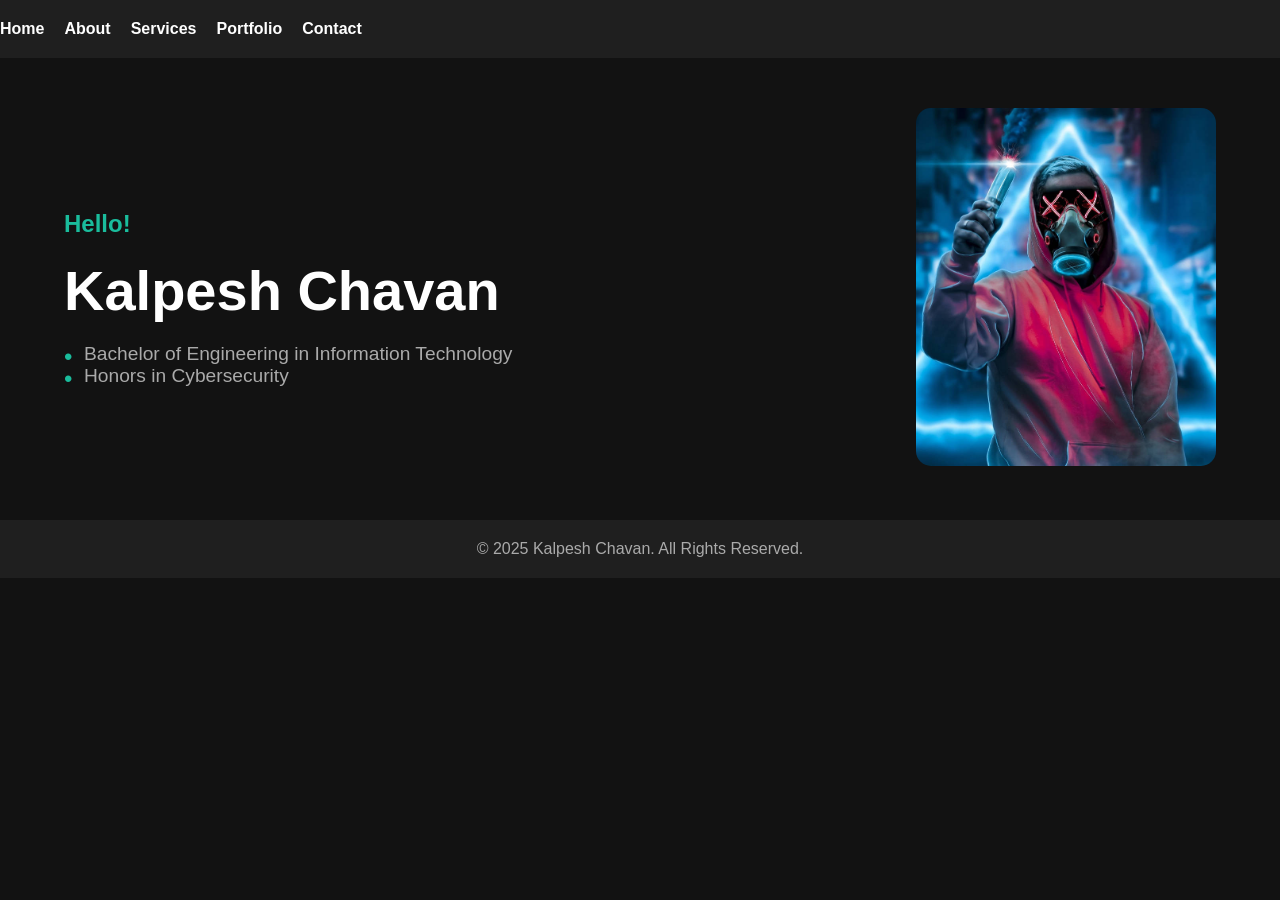
==== index.html @ 5cc95765 "Add files via upload" ====
<!DOCTYPE html>
<html lang="en">
<head>
  <meta charset="UTF-8">
  <meta name="viewport" content="width=device-width, initial-scale=1.0">
  <title>Kalpesh Chavan's Website</title>
  <link rel="stylesheet" href="index.css">
</head>
<body>
  <header>
   <!--<div class="container">
      <div class="logo">
        <h1>Logo</h1>
      </div>--> 
      <nav>
        <ul>
          <li><a href="index.html">Home</a></li>
          <li><a href="about.html">About</a></li>
          <li><a href="skills.html">Services</a></li>
          <li><a href="portfolio.html">Portfolio</a></li>
          <li><a href="contact.html">Contact</a></li>
        </ul>
      </nav>
    </div>
  </header>

  <section id="home">
    <div class="container hero">
      <div class="text">
        <h2>Hello!</h2>
        <h1>Kalpesh Chavan</h1>
        <ul class="degrees">
          <li>Bachelor of Engineering in Information Technology</li>
          <li>Honors in Cybersecurity</li>
        </ul>
      </div>
      <div class="photo">
        <img src="image.png" alt="Kalpesh Chavan">
      </div>
    </div>
  </section>

  <footer>
    <div class="container">
      <p>&copy; 2025 Kalpesh Chavan. All Rights Reserved.</p>
    </div>
  </footer>
</body>
</html>
---- index.css ----
/* index.css */
body {
  font-family: 'Arial', sans-serif;
  background-color: #121212;
  color: #fff;
  margin: 0;
}

.container {
  width: 90%;
  margin: 0 auto;
}

header {
  display: flex;
  justify-content: space-between;
  align-items: center;
  background-color: #1f1f1f;
  padding: 20px 0;
}

header .logo h1 {
  color: #fff;
  font-size: 1.5rem;
  margin: 0;
}

header nav ul {
  list-style: none;
  display: flex;
  padding: 0;
  margin: 0;
}

header nav ul li {
  margin-right: 20px;
}

header nav ul li a {
  color: #fff;
  text-decoration: none;
  font-weight: bold;
}

#home {
  display: flex;
  align-items: center;
  justify-content: space-between;
  padding: 50px 0;
}

.hero {
  display: flex;
  align-items: center;
  justify-content: space-between;
}

.hero .text {
  max-width: 50%;
}

.hero .text h2 {
  font-size: 1.5rem;
  color: #1abc9c;
}

.hero .text h1 {
  font-size: 3.5rem;
  margin: 10px 0;
}

.hero .text .degrees {
  margin: 20px 0 0;
  padding: 0;
  list-style: none;
}

.hero .text .degrees li {
  font-size: 1.2rem;
  color: #aaa;
  padding-left: 20px;
  position: relative;
}

.hero .text .degrees li::before {
  content: '•';
  color: #1abc9c;
  font-size: 1.5rem;
  position: absolute;
  left: 0;
  top: 0;
}

.hero .photo img {
  width: 300px;
  height: auto;
  border-radius: 15px;
}

footer {
  background-color: #1f1f1f;
  padding: 20px 0;
  text-align: center;
}

footer p {
  margin: 0;
  color: #aaa;
}

/* Responsive Design */
@media (max-width: 768px) {
  .hero {
    flex-direction: column;
    text-align: center;
  }

  .hero .text {
    max-width: 100%;
  }

  .hero .photo img {
    width: 200px;
    margin-top: 20px;
  }

  header nav ul {
    flex-direction: column;
    text-align: center;
  }

  header nav ul li {
    margin: 10px 0;
  }
}
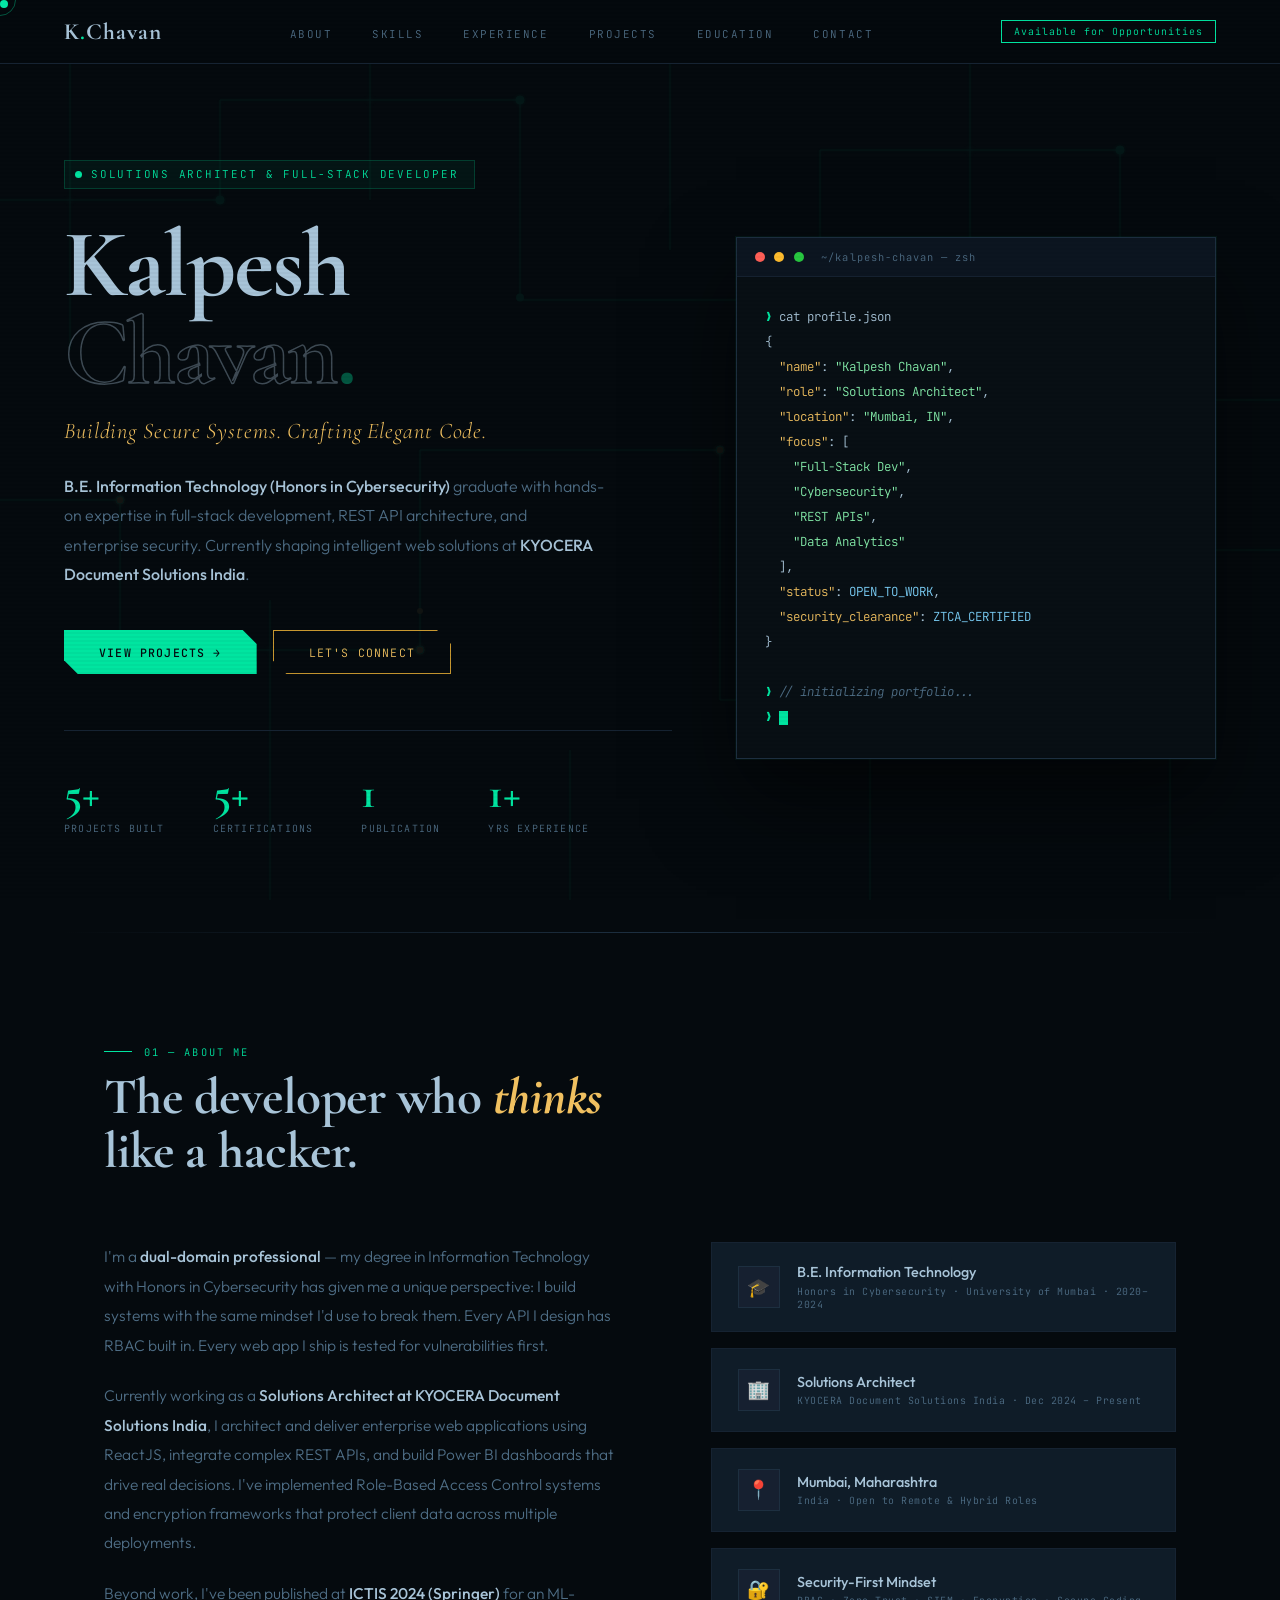
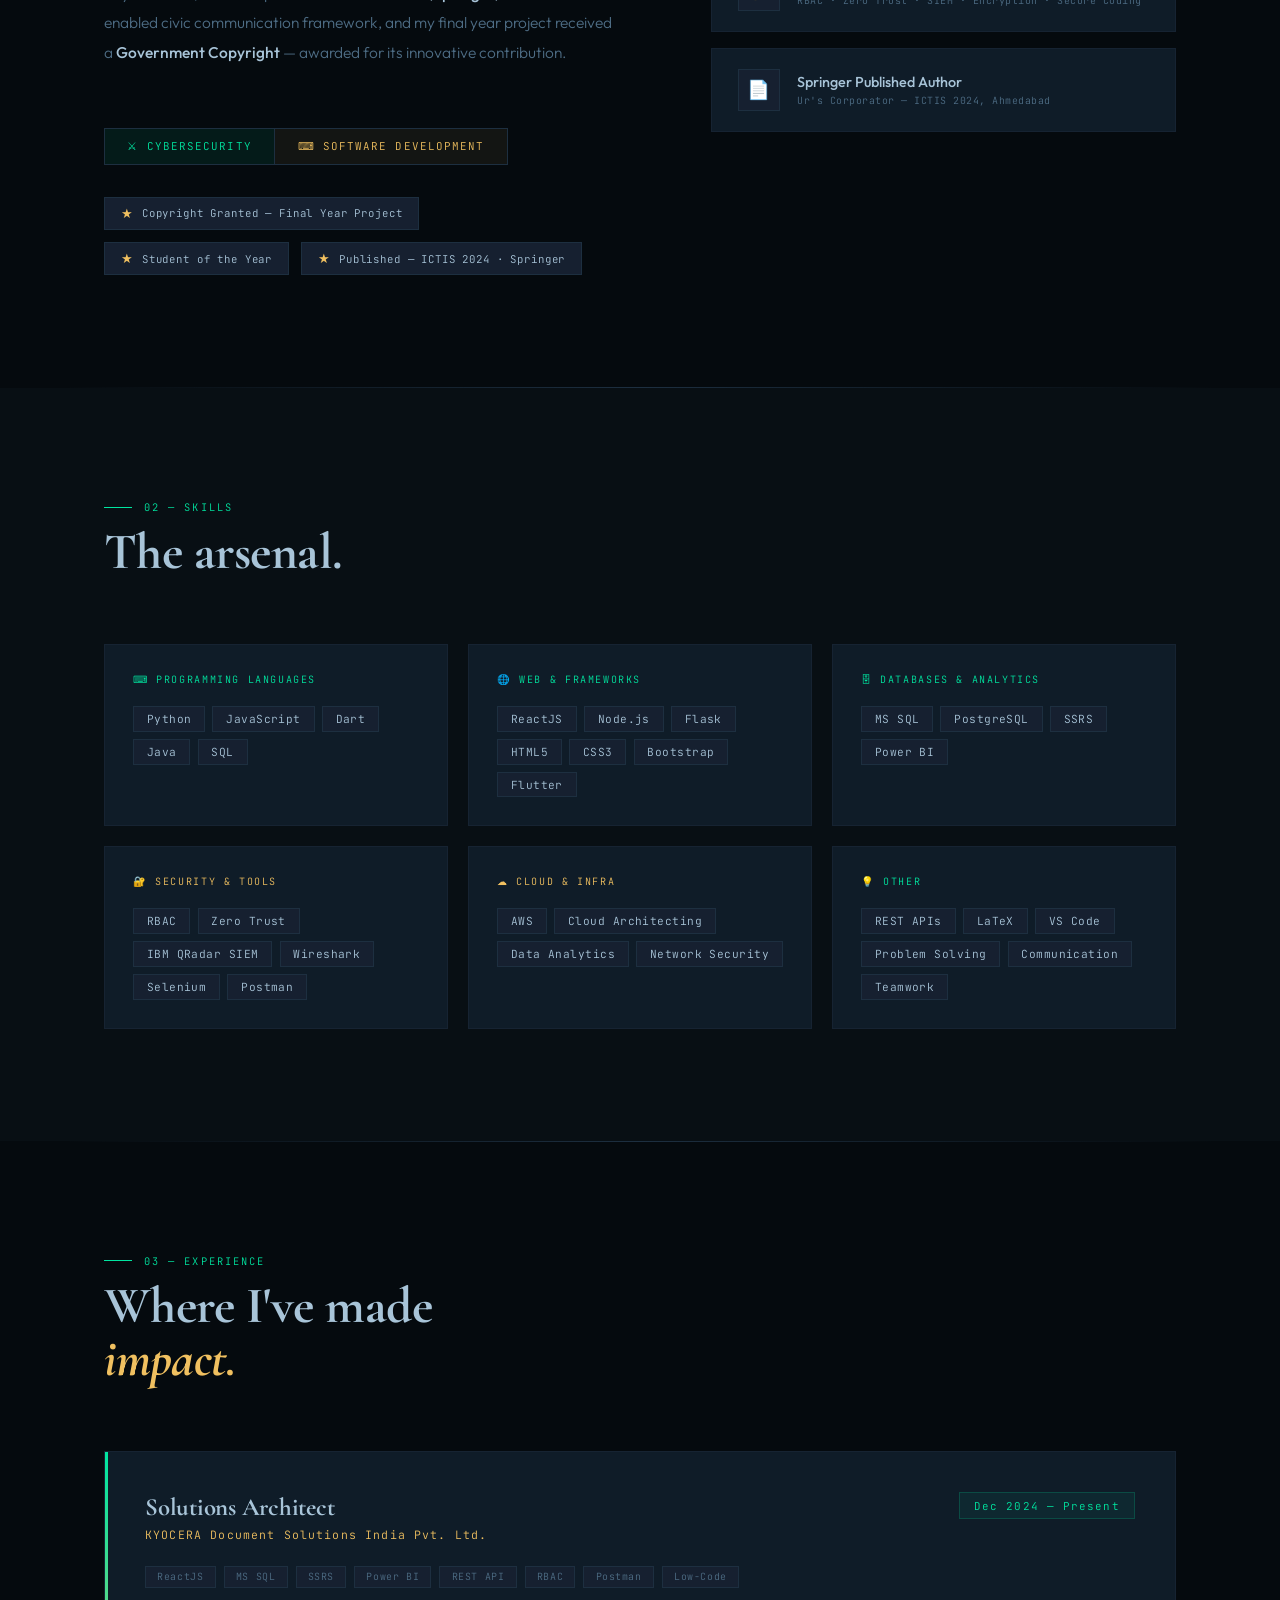
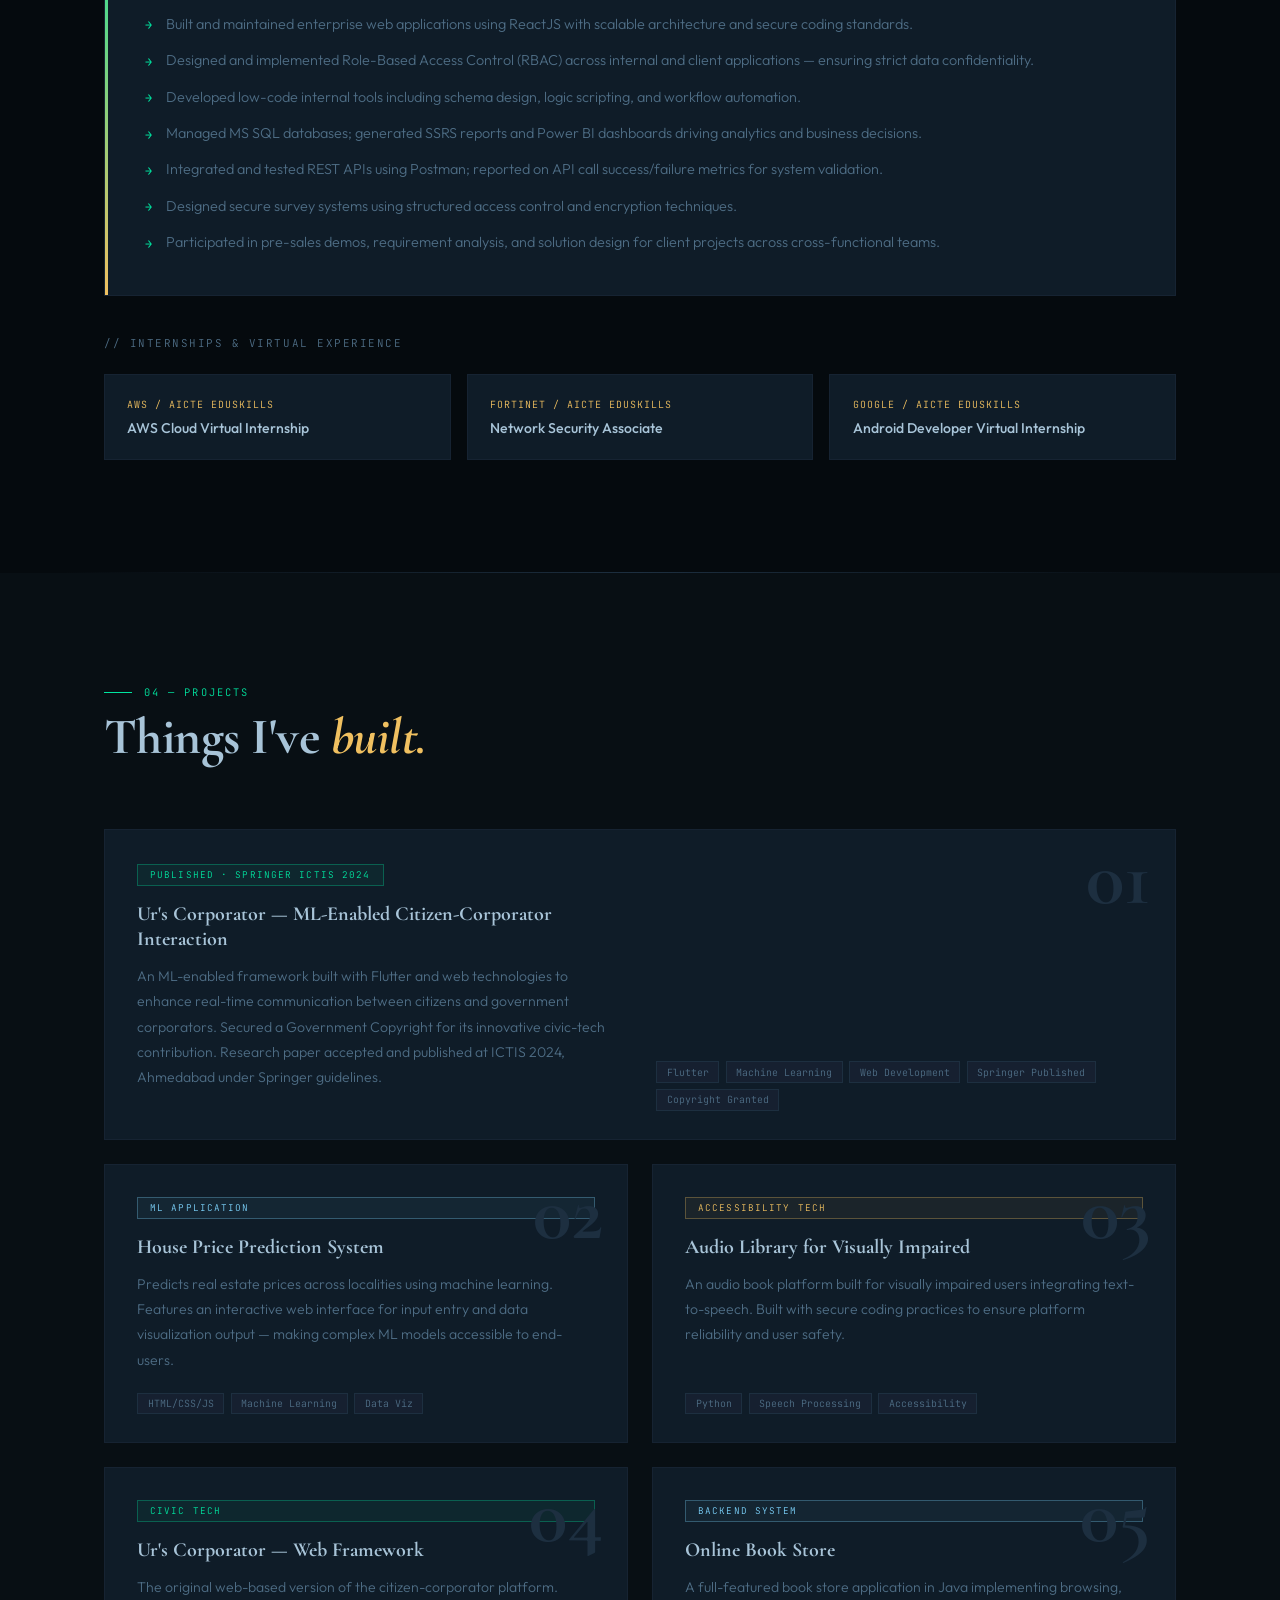
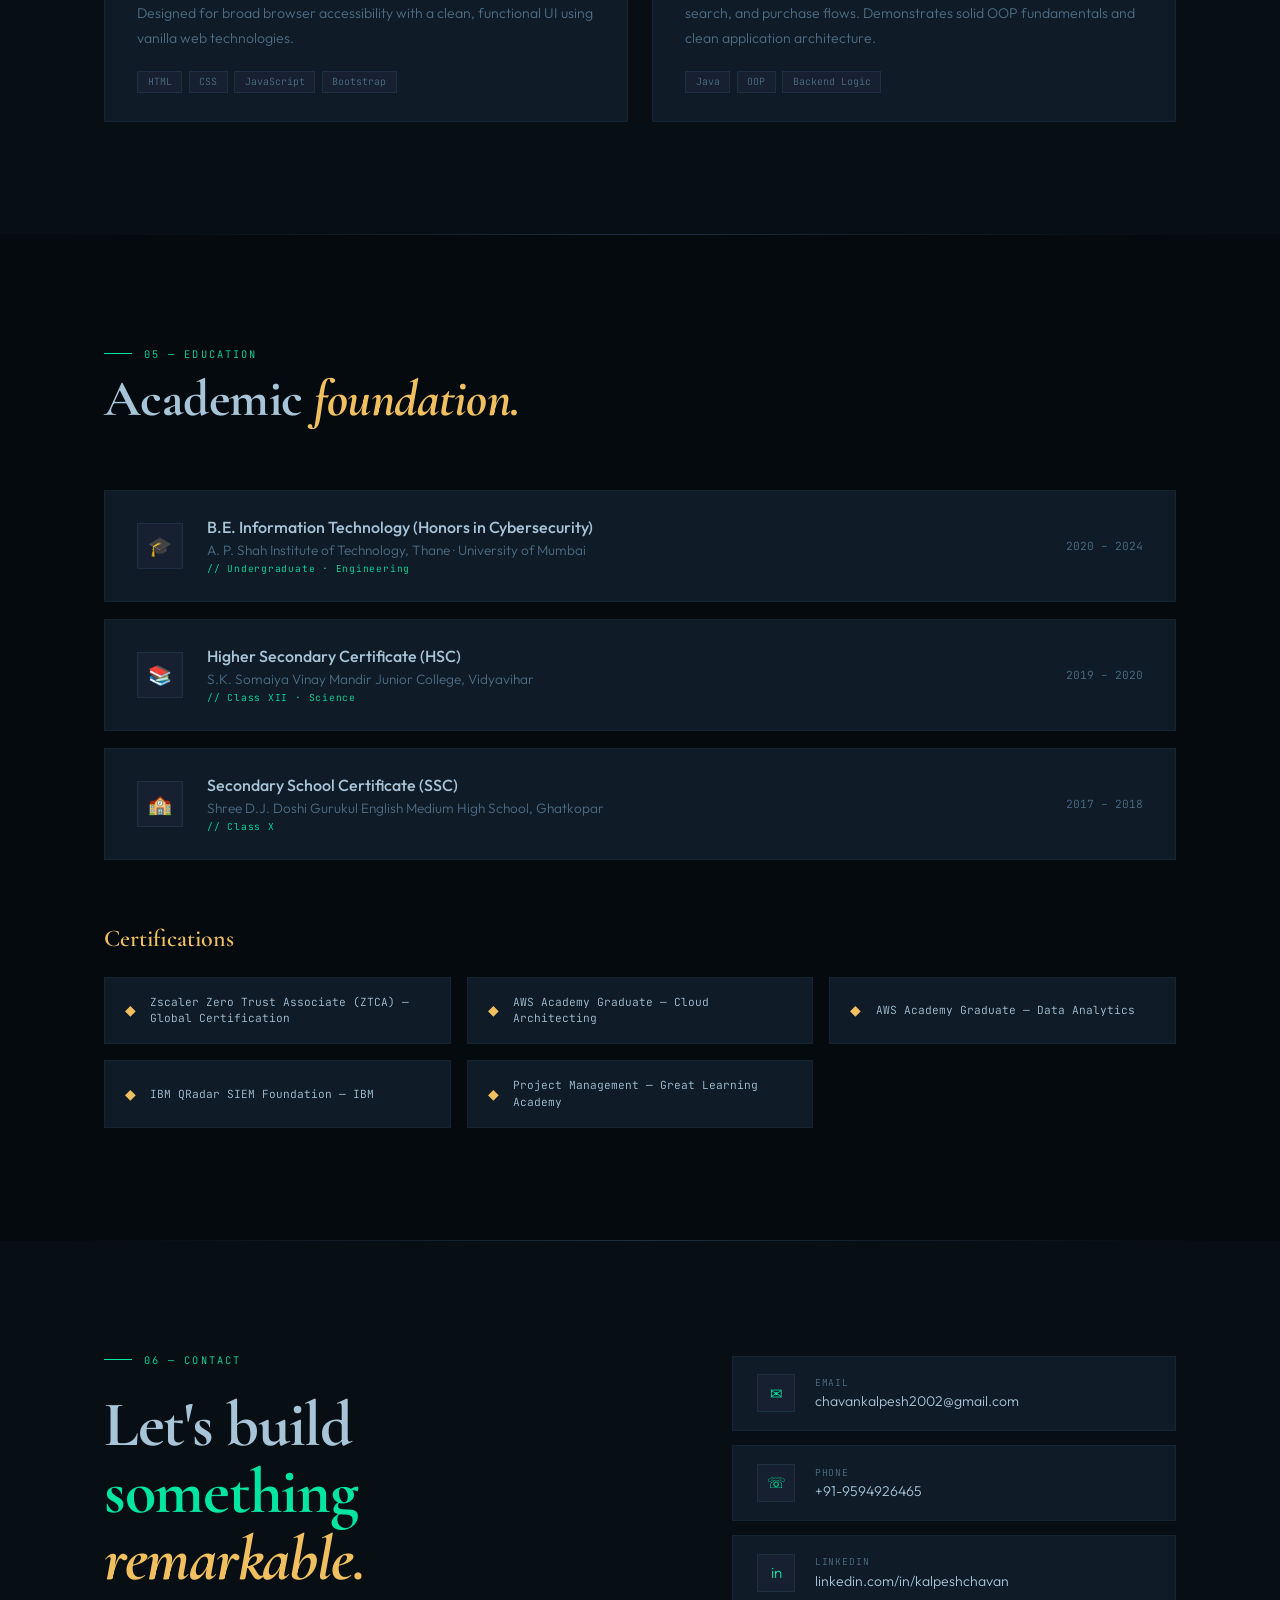
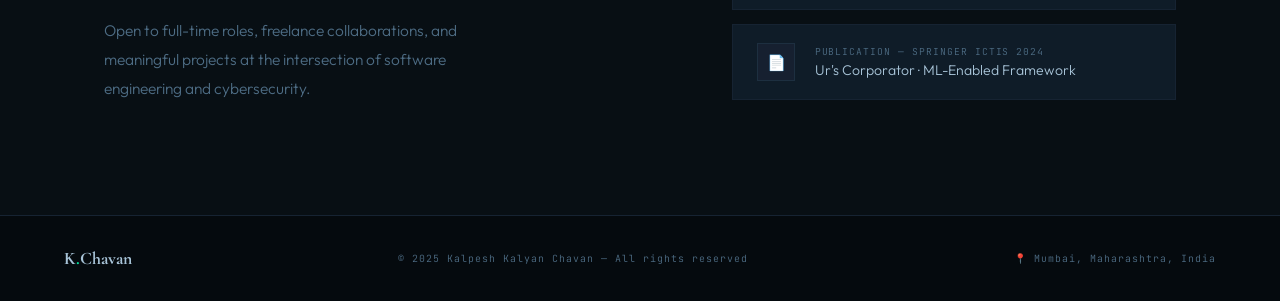
==== commit 9b19e238: "Add files via upload" ====
--- a/index.html
+++ b/index.html
@@ -1,49 +1,1448 @@
 <!DOCTYPE html>
 <html lang="en">
 <head>
-  <meta charset="UTF-8">
-  <meta name="viewport" content="width=device-width, initial-scale=1.0">
-  <title>Kalpesh Chavan's Website</title>
-  <link rel="stylesheet" href="index.css">
+<meta charset="UTF-8"/>
+<meta name="viewport" content="width=device-width, initial-scale=1.0"/>
+<title>Kalpesh Chavan — Solutions Architect & Developer</title>
+<link rel="preconnect" href="https://fonts.googleapis.com"/>
+<link rel="preconnect" href="https://fonts.gstatic.com" crossorigin/>
+<link href="https://fonts.googleapis.com/css2?family=Cormorant+Garamond:ital,wght@0,400;0,500;0,600;0,700;1,400;1,600&family=Outfit:wght@300;400;500;600&family=JetBrains+Mono:ital,wght@0,300;0,400;0,500;1,300&display=swap" rel="stylesheet"/>
+<style>
+/* ============================================================
+   ROOT & BASE
+============================================================ */
+:root {
+  --ink:       #050a0e;
+  --ink2:      #080f14;
+  --ink3:      #0c1520;
+  --panel:     #0f1c28;
+  --rim:       #162332;
+  --rim2:      #1d2f40;
+
+  --emerald:   #00e5a0;   /* primary accent — terminal green */
+  --emerald-d: #00b57e;
+  --emerald-g: rgba(0,229,160,0.07);
+
+  --gold:      #f0c060;   /* secondary accent — architect gold */
+  --gold-d:    #c89830;
+  --gold-g:    rgba(240,192,96,0.06);
+
+  --ice:       #a8c4d8;   /* body text */
+  --steel:     #4e6d85;   /* muted text */
+  --ghost:     #162030;   /* faint fill */
+
+  --font-display: 'Cormorant Garamond', Georgia, serif;
+  --font-body:    'Outfit', sans-serif;
+  --font-mono:    'JetBrains Mono', monospace;
+}
+
+*, *::before, *::after { box-sizing: border-box; margin:0; padding:0; }
+html { scroll-behavior: smooth; font-size: 16px; }
+
+body {
+  background: var(--ink);
+  color: var(--ice);
+  font-family: var(--font-body);
+  font-weight: 300;
+  overflow-x: hidden;
+  cursor: none;
+}
+
+/* ============================================================
+   CURSOR
+============================================================ */
+.cur-dot {
+  width:8px; height:8px; border-radius:50%;
+  background: var(--emerald);
+  position:fixed; top:0; left:0; z-index:9999;
+  pointer-events:none;
+  mix-blend-mode:screen;
+  transition:transform .08s ease;
+}
+.cur-ring {
+  width:32px; height:32px; border-radius:50%;
+  border:1px solid rgba(0,229,160,.35);
+  position:fixed; top:0; left:0; z-index:9998;
+  pointer-events:none;
+  transition:width .18s,height .18s,border-color .18s;
+}
+body.hovering .cur-ring { width:50px; height:50px; border-color:rgba(0,229,160,.7); }
+
+/* ============================================================
+   SCAN LINE OVERLAY
+============================================================ */
+body::after {
+  content:'';
+  position:fixed; inset:0;
+  background: repeating-linear-gradient(
+    0deg,
+    transparent,
+    transparent 2px,
+    rgba(0,0,0,.08) 2px,
+    rgba(0,0,0,.08) 4px
+  );
+  pointer-events:none;
+  z-index:998;
+  opacity:.4;
+}
+
+/* ============================================================
+   NAV
+============================================================ */
+nav {
+  position:fixed; top:0; left:0; right:0; z-index:500;
+  display:flex; align-items:center; justify-content:space-between;
+  padding:1.1rem 5vw;
+  background:rgba(5,10,14,.88);
+  backdrop-filter:blur(20px);
+  border-bottom:1px solid var(--rim);
+}
+.nav-logo {
+  font-family: var(--font-display);
+  font-size:1.45rem;
+  font-weight:700;
+  letter-spacing:.04em;
+  color:var(--ice);
+}
+.nav-logo span { color:var(--emerald); }
+.nav-links { display:flex; gap:2.5rem; list-style:none; }
+.nav-links a {
+  font-family:var(--font-mono);
+  font-size:.68rem;
+  color:var(--steel);
+  text-decoration:none;
+  letter-spacing:.14em;
+  text-transform:uppercase;
+  transition:color .2s;
+}
+.nav-links a:hover { color:var(--emerald); }
+.nav-badge {
+  font-family:var(--font-mono);
+  font-size:.62rem;
+  color:var(--emerald);
+  border:1px solid var(--emerald);
+  padding:.25rem .75rem;
+  letter-spacing:.1em;
+  animation:blink-border 3s ease infinite;
+}
+@keyframes blink-border {
+  0%,100%{ border-color:var(--emerald); }
+  50%{ border-color:var(--emerald-d); }
+}
+
+/* ============================================================
+   HERO
+============================================================ */
+.hero {
+  min-height:100vh;
+  display:grid;
+  grid-template-columns:1fr 480px;
+  gap:4rem;
+  align-items:center;
+  padding:10rem 5vw 6rem;
+  position:relative;
+  max-width:1400px;
+  margin:0 auto;
+}
+
+/* animated circuit background */
+.hero-bg {
+  position:fixed; inset:0;
+  pointer-events:none;
+  z-index:0;
+  overflow:hidden;
+}
+.circuit-svg {
+  width:100%; height:100%;
+  opacity:.06;
+}
+
+.hero-left { position:relative; z-index:1; }
+
+.hero-status {
+  display:inline-flex; align-items:center; gap:.6rem;
+  font-family:var(--font-mono);
+  font-size:.68rem;
+  letter-spacing:.16em;
+  text-transform:uppercase;
+  color:var(--emerald);
+  margin-bottom:2rem;
+  padding:.4rem 1rem .4rem .6rem;
+  background:rgba(0,229,160,.05);
+  border:1px solid rgba(0,229,160,.2);
+}
+.status-dot {
+  width:7px; height:7px; border-radius:50%;
+  background:var(--emerald);
+  animation:pulse-dot 2s ease infinite;
+}
+@keyframes pulse-dot {
+  0%,100%{ box-shadow:0 0 0 0 rgba(0,229,160,.5); }
+  50%{ box-shadow:0 0 0 6px rgba(0,229,160,0); }
+}
+
+.hero-name {
+  font-family: var(--font-display);
+  font-size:clamp(4rem, 7.5vw, 8rem);
+  font-weight:700;
+  line-height:.92;
+  letter-spacing:-.02em;
+  margin-bottom:1.2rem;
+  opacity:0;
+  animation:riseIn .8s cubic-bezier(.16,1,.3,1) .2s forwards;
+}
+.hero-name .last {
+  display:block;
+  color:transparent;
+  -webkit-text-stroke:1.5px var(--ice);
+  opacity:.35;
+}
+.hero-name .accent-word { color:var(--emerald); -webkit-text-stroke:0; opacity:1; }
+
+.hero-title {
+  font-family:var(--font-display);
+  font-size:clamp(1rem,2vw,1.4rem);
+  font-style:italic;
+  color:var(--gold);
+  letter-spacing:.04em;
+  margin-bottom:1.75rem;
+  opacity:0;
+  animation:riseIn .7s cubic-bezier(.16,1,.3,1) .4s forwards;
+}
+
+.hero-desc {
+  max-width:540px;
+  font-size:1rem;
+  line-height:1.85;
+  color:var(--steel);
+  margin-bottom:2.5rem;
+  opacity:0;
+  animation:riseIn .7s cubic-bezier(.16,1,.3,1) .6s forwards;
+}
+.hero-desc strong { color:var(--ice); font-weight:500; }
+
+.hero-ctas {
+  display:flex; gap:1rem; flex-wrap:wrap;
+  opacity:0;
+  animation:riseIn .7s cubic-bezier(.16,1,.3,1) .8s forwards;
+}
+
+.btn-e {
+  display:inline-flex; align-items:center; gap:.6rem;
+  padding:.85rem 2.2rem;
+  background:var(--emerald);
+  color:var(--ink);
+  font-family:var(--font-mono);
+  font-size:.72rem;
+  font-weight:500;
+  letter-spacing:.1em;
+  text-transform:uppercase;
+  text-decoration:none;
+  border:none;
+  cursor:none;
+  clip-path:polygon(0 0,calc(100% - 14px) 0,100% 14px,100% 100%,14px 100%,0 calc(100% - 14px));
+  transition:transform .2s,box-shadow .2s,background .2s;
+}
+.btn-e:hover {
+  transform:translateY(-3px);
+  background:#00ffb3;
+  box-shadow:0 16px 40px rgba(0,229,160,.35);
+}
+
+.btn-g {
+  display:inline-flex; align-items:center; gap:.6rem;
+  padding:.85rem 2.2rem;
+  background:transparent;
+  color:var(--gold);
+  font-family:var(--font-mono);
+  font-size:.72rem;
+  letter-spacing:.1em;
+  text-transform:uppercase;
+  text-decoration:none;
+  border:1px solid var(--gold-d);
+  cursor:none;
+  clip-path:polygon(0 0,calc(100% - 14px) 0,100% 14px,100% 100%,14px 100%,0 calc(100% - 14px));
+  transition:border-color .2s,color .2s,box-shadow .2s;
+}
+.btn-g:hover {
+  border-color:var(--gold);
+  box-shadow:0 16px 40px rgba(240,192,96,.2);
+}
+
+/* HERO RIGHT — terminal card */
+.hero-right {
+  position:relative; z-index:1;
+  opacity:0;
+  animation:riseIn .9s cubic-bezier(.16,1,.3,1) .5s forwards;
+}
+.terminal {
+  background:var(--ink2);
+  border:1px solid var(--rim2);
+  overflow:hidden;
+  box-shadow:0 40px 80px rgba(0,0,0,.5), 0 0 0 1px rgba(0,229,160,.06);
+}
+.terminal-bar {
+  display:flex; align-items:center; gap:.6rem;
+  padding:.75rem 1.1rem;
+  background:var(--ink3);
+  border-bottom:1px solid var(--rim);
+}
+.t-dot { width:10px; height:10px; border-radius:50%; }
+.t-dot.red{ background:#ff5f57; }
+.t-dot.yellow{ background:#febc2e; }
+.t-dot.green{ background:#28c840; }
+.terminal-title {
+  margin-left:.5rem;
+  font-family:var(--font-mono);
+  font-size:.65rem;
+  color:var(--steel);
+  letter-spacing:.1em;
+}
+.terminal-body {
+  padding:1.75rem;
+  font-family:var(--font-mono);
+  font-size:.78rem;
+  line-height:2;
+}
+.t-line { display:block; }
+.t-prompt { color:var(--emerald); }
+.t-cmd { color:var(--ice); }
+.t-comment { color:var(--steel); font-style:italic; }
+.t-key { color:var(--gold); }
+.t-val { color:#7dd3fc; }
+.t-str { color:#86efac; }
+.t-cursor {
+  display:inline-block;
+  width:9px; height:1.1em;
+  background:var(--emerald);
+  vertical-align:text-bottom;
+  animation:blink .9s step-end infinite;
+}
+@keyframes blink{ 0%,100%{opacity:1} 50%{opacity:0} }
+
+/* HERO STATS */
+.hero-stats-row {
+  display:flex; gap:3rem; margin-top:3.5rem;
+  padding-top:2.5rem;
+  border-top:1px solid var(--rim);
+  opacity:0;
+  animation:riseIn .7s cubic-bezier(.16,1,.3,1) 1s forwards;
+}
+.hs-item {}
+.hs-num {
+  font-family:var(--font-display);
+  font-size:2.8rem;
+  font-weight:700;
+  color:var(--emerald);
+  line-height:1;
+  display:block;
+}
+.hs-label {
+  font-family:var(--font-mono);
+  font-size:.62rem;
+  color:var(--steel);
+  letter-spacing:.12em;
+  text-transform:uppercase;
+  margin-top:.2rem;
+}
+
+@keyframes riseIn {
+  from{ opacity:0; transform:translateY(28px); }
+  to{ opacity:1; transform:translateY(0); }
+}
+
+/* ============================================================
+   SECTION WRAPPER
+============================================================ */
+.section-wrap {
+  max-width:1200px;
+  margin:0 auto;
+  padding:7rem 5vw;
+}
+.section-divider {
+  height:1px;
+  background:linear-gradient(90deg,transparent,var(--rim2),transparent);
+  margin:0 5vw;
+}
+.sh { margin-bottom:4rem; }
+.sh-eyebrow {
+  font-family:var(--font-mono);
+  font-size:.65rem;
+  color:var(--emerald);
+  letter-spacing:.2em;
+  text-transform:uppercase;
+  margin-bottom:.75rem;
+  display:flex; align-items:center; gap:.75rem;
+}
+.sh-eyebrow::before {
+  content:'';
+  width:28px; height:1px;
+  background:var(--emerald);
+}
+.sh-title {
+  font-family:var(--font-display);
+  font-size:clamp(2.2rem,4vw,3.5rem);
+  font-weight:700;
+  line-height:1.05;
+  letter-spacing:-.01em;
+}
+.sh-title em { color:var(--gold); font-style:italic; }
+
+/* reveal */
+.rv {
+  opacity:0;
+  transform:translateY(32px);
+  transition:opacity .75s ease, transform .75s ease;
+}
+.rv.in { opacity:1; transform:translateY(0); }
+.rv.d1{ transition-delay:.1s; }
+.rv.d2{ transition-delay:.2s; }
+.rv.d3{ transition-delay:.3s; }
+.rv.d4{ transition-delay:.4s; }
+.rv.d5{ transition-delay:.5s; }
+
+/* ============================================================
+   ABOUT
+============================================================ */
+.about-grid {
+  display:grid;
+  grid-template-columns:1.1fr 1fr;
+  gap:6rem;
+  align-items:start;
+}
+.about-body p {
+  color:var(--steel);
+  font-size:.97rem;
+  line-height:1.9;
+  margin-bottom:1.3rem;
+}
+.about-body p strong { color:var(--ice); font-weight:500; }
+
+.badges-row { display:flex; flex-wrap:wrap; gap:.75rem; margin-top:2rem; }
+.badge {
+  display:flex; align-items:center; gap:.5rem;
+  font-family:var(--font-mono);
+  font-size:.67rem;
+  letter-spacing:.08em;
+  padding:.45rem 1rem;
+  border:1px solid var(--rim2);
+  color:var(--ice);
+  background:var(--ghost);
+  transition:border-color .2s,color .2s;
+}
+.badge:hover { border-color:var(--gold); color:var(--gold); }
+.badge-star { color:var(--gold); font-size:.8rem; }
+
+.about-right { display:flex; flex-direction:column; gap:1rem; }
+.info-card {
+  background:var(--panel);
+  border:1px solid var(--rim);
+  padding:1.25rem 1.6rem;
+  display:flex; align-items:center; gap:1.1rem;
+  transition:border-color .25s,transform .25s;
+}
+.info-card:hover { border-color:rgba(0,229,160,.4); transform:translateX(6px); }
+.ic-icon {
+  width:42px; height:42px; flex-shrink:0;
+  background:var(--ghost);
+  border:1px solid var(--rim2);
+  display:flex; align-items:center; justify-content:center;
+  font-size:1.15rem;
+}
+.ic-title {
+  font-family:var(--font-body);
+  font-size:.9rem;
+  font-weight:500;
+  color:var(--ice);
+  margin-bottom:.2rem;
+}
+.ic-sub {
+  font-family:var(--font-mono);
+  font-size:.62rem;
+  color:var(--steel);
+  letter-spacing:.05em;
+}
+
+/* dual-identity tag */
+.dual-tag {
+  display:inline-flex;
+  margin-top:2.5rem;
+  overflow:hidden;
+  border:1px solid var(--rim2);
+}
+.dt-half {
+  padding:.65rem 1.4rem;
+  font-family:var(--font-mono);
+  font-size:.68rem;
+  letter-spacing:.1em;
+  text-transform:uppercase;
+}
+.dt-half.cyber {
+  background:rgba(0,229,160,.08);
+  color:var(--emerald);
+  border-right:1px solid var(--rim2);
+}
+.dt-half.dev {
+  background:rgba(240,192,96,.06);
+  color:var(--gold);
+}
+
+/* ============================================================
+   SKILLS
+============================================================ */
+.skills-bg { background:var(--ink2); }
+.skills-grid {
+  display:grid;
+  grid-template-columns:repeat(3,1fr);
+  gap:1.25rem;
+}
+.sk-cat {
+  background:var(--panel);
+  border:1px solid var(--rim);
+  padding:1.75rem;
+  position:relative;
+  overflow:hidden;
+  transition:border-color .25s,transform .25s;
+}
+.sk-cat::before {
+  content:'';
+  position:absolute; top:0; left:0;
+  width:100%; height:2px;
+  background:linear-gradient(90deg, var(--emerald), transparent);
+  transform:scaleX(0);
+  transform-origin:left;
+  transition:transform .35s ease;
+}
+.sk-cat:hover::before { transform:scaleX(1); }
+.sk-cat:hover { border-color:rgba(0,229,160,.25); transform:translateY(-4px); }
+.sk-cat.gold-variant::before { background:linear-gradient(90deg, var(--gold), transparent); }
+.sk-cat.gold-variant:hover { border-color:rgba(240,192,96,.25); }
+
+.sk-label {
+  font-family:var(--font-mono);
+  font-size:.63rem;
+  color:var(--emerald);
+  letter-spacing:.16em;
+  text-transform:uppercase;
+  margin-bottom:1.25rem;
+  display:flex; align-items:center; gap:.5rem;
+}
+.sk-cat.gold-variant .sk-label { color:var(--gold); }
+.sk-pills { display:flex; flex-wrap:wrap; gap:.45rem; }
+.sp {
+  font-family:var(--font-mono);
+  font-size:.7rem;
+  padding:.3rem .8rem;
+  background:var(--ghost);
+  border:1px solid var(--rim2);
+  color:var(--ice);
+  letter-spacing:.04em;
+  transition:background .2s,border-color .2s,color .2s;
+}
+.sp:hover { background:rgba(0,229,160,.08); border-color:var(--emerald); color:var(--emerald); }
+.sk-cat.gold-variant .sp:hover { background:rgba(240,192,96,.07); border-color:var(--gold); color:var(--gold); }
+
+/* ============================================================
+   EXPERIENCE
+============================================================ */
+.exp-container { display:flex; flex-direction:column; gap:2rem; }
+.exp-card {
+  background:var(--panel);
+  border:1px solid var(--rim);
+  padding:2.5rem;
+  position:relative;
+  overflow:hidden;
+  transition:border-color .25s;
+}
+.exp-card::after {
+  content:'';
+  position:absolute; left:0; top:0; bottom:0;
+  width:3px;
+  background:linear-gradient(to bottom, var(--emerald), var(--gold));
+}
+.exp-card:hover { border-color:rgba(0,229,160,.3); }
+
+.exp-header {
+  display:flex; justify-content:space-between; align-items:flex-start;
+  flex-wrap:wrap; gap:1rem;
+  margin-bottom:1.5rem;
+}
+.exp-left {}
+.exp-role {
+  font-family:var(--font-display);
+  font-size:1.55rem;
+  font-weight:700;
+  letter-spacing:-.01em;
+  color:var(--ice);
+  margin-bottom:.3rem;
+}
+.exp-company {
+  font-family:var(--font-mono);
+  font-size:.72rem;
+  color:var(--gold);
+  letter-spacing:.1em;
+}
+.exp-period {
+  font-family:var(--font-mono);
+  font-size:.68rem;
+  color:var(--emerald);
+  letter-spacing:.1em;
+  padding:.35rem .9rem;
+  background:rgba(0,229,160,.06);
+  border:1px solid rgba(0,229,160,.18);
+  white-space:nowrap;
+  height:fit-content;
+}
+
+.exp-tags { display:flex; flex-wrap:wrap; gap:.5rem; margin-bottom:1.5rem; }
+.exp-tag {
+  font-family:var(--font-mono);
+  font-size:.62rem;
+  padding:.22rem .7rem;
+  background:var(--ghost);
+  border:1px solid var(--rim2);
+  color:var(--steel);
+  letter-spacing:.06em;
+}
+
+.exp-points { list-style:none; display:flex; flex-direction:column; gap:.7rem; }
+.exp-points li {
+  display:flex; gap:.9rem;
+  font-size:.9rem;
+  color:var(--steel);
+  line-height:1.75;
+}
+.ep-arrow { color:var(--emerald); flex-shrink:0; font-family:var(--font-mono); font-size:.75rem; margin-top:.22rem; }
+
+.intern-grid {
+  display:grid; grid-template-columns:repeat(3,1fr); gap:1rem;
+  margin-top:1.5rem;
+}
+.intern-card {
+  background:var(--panel);
+  border:1px solid var(--rim);
+  padding:1.4rem;
+  transition:border-color .2s,transform .2s;
+}
+.intern-card:hover { border-color:rgba(240,192,96,.3); transform:translateY(-3px); }
+.intern-org {
+  font-family:var(--font-mono);
+  font-size:.62rem;
+  color:var(--gold);
+  letter-spacing:.1em;
+  text-transform:uppercase;
+  margin-bottom:.5rem;
+}
+.intern-title {
+  font-family:var(--font-body);
+  font-size:.88rem;
+  font-weight:500;
+  color:var(--ice);
+}
+
+/* ============================================================
+   PROJECTS
+============================================================ */
+.projects-bg { background:var(--ink2); }
+.proj-grid {
+  display:grid;
+  grid-template-columns:1fr 1fr;
+  gap:1.5rem;
+}
+.proj-card {
+  background:var(--panel);
+  border:1px solid var(--rim);
+  padding:2rem 2rem 1.75rem;
+  position:relative;
+  overflow:hidden;
+  transition:border-color .3s,transform .3s;
+  display:flex; flex-direction:column;
+}
+.proj-card::before {
+  content:'';
+  position:absolute; inset:0;
+  background:linear-gradient(135deg,rgba(0,229,160,.04) 0%,transparent 60%);
+  opacity:0; transition:opacity .3s;
+}
+.proj-card:hover::before { opacity:1; }
+.proj-card:hover { border-color:rgba(0,229,160,.35); transform:translateY(-5px); }
+.proj-card.featured {
+  grid-column:span 2;
+  display:grid; grid-template-columns:1fr 1fr; gap:2rem;
+}
+
+.proj-num {
+  font-family:var(--font-display);
+  font-size:5rem;
+  font-weight:700;
+  color:var(--rim2);
+  line-height:1;
+  position:absolute; top:.5rem; right:1.5rem;
+  transition:color .3s;
+  user-select:none;
+}
+.proj-card:hover .proj-num { color:rgba(0,229,160,.07); }
+
+.proj-badge {
+  display:inline-block;
+  font-family:var(--font-mono);
+  font-size:.58rem;
+  letter-spacing:.12em;
+  text-transform:uppercase;
+  padding:.25rem .75rem;
+  margin-bottom:1rem;
+  border:1px solid;
+}
+.pb-green { color:var(--emerald); border-color:rgba(0,229,160,.3); background:rgba(0,229,160,.05); }
+.pb-gold { color:var(--gold); border-color:rgba(240,192,96,.3); background:rgba(240,192,96,.05); }
+.pb-blue { color:#7dd3fc; border-color:rgba(125,211,252,.3); background:rgba(125,211,252,.05); }
+
+.proj-title {
+  font-family:var(--font-display);
+  font-size:1.25rem;
+  font-weight:700;
+  color:var(--ice);
+  margin-bottom:.75rem;
+  line-height:1.25;
+}
+.proj-desc {
+  font-size:.88rem;
+  color:var(--steel);
+  line-height:1.8;
+  flex:1;
+  margin-bottom:1.25rem;
+}
+.proj-stack { display:flex; flex-wrap:wrap; gap:.4rem; }
+.pst {
+  font-family:var(--font-mono);
+  font-size:.62rem;
+  padding:.2rem .6rem;
+  background:var(--ghost);
+  border:1px solid var(--rim2);
+  color:var(--steel);
+}
+
+/* ============================================================
+   EDUCATION
+============================================================ */
+.edu-grid { display:flex; flex-direction:column; gap:1.1rem; }
+.edu-item {
+  background:var(--panel);
+  border:1px solid var(--rim);
+  padding:1.6rem 2rem;
+  display:grid;
+  grid-template-columns:auto 1fr auto;
+  gap:1.5rem;
+  align-items:center;
+  transition:border-color .2s;
+}
+.edu-item:hover { border-color:rgba(0,229,160,.25); }
+.edu-icon {
+  width:46px; height:46px;
+  background:var(--ghost);
+  border:1px solid var(--rim2);
+  display:flex; align-items:center; justify-content:center;
+  font-size:1.2rem;
+}
+.edu-deg {
+  font-family:var(--font-body);
+  font-size:1rem;
+  font-weight:500;
+  color:var(--ice);
+  margin-bottom:.25rem;
+}
+.edu-school {
+  font-size:.85rem;
+  color:var(--steel);
+}
+.edu-type {
+  font-family:var(--font-mono);
+  font-size:.6rem;
+  color:var(--emerald);
+  letter-spacing:.08em;
+  margin-top:.2rem;
+}
+.edu-yr {
+  font-family:var(--font-mono);
+  font-size:.7rem;
+  color:var(--steel);
+  white-space:nowrap;
+  text-align:right;
+}
+
+/* certs */
+.certs-section { margin-top:4rem; }
+.certs-title {
+  font-family:var(--font-display);
+  font-size:1.5rem;
+  font-weight:600;
+  color:var(--gold);
+  margin-bottom:1.5rem;
+}
+.cert-grid { display:grid; grid-template-columns:repeat(auto-fill,minmax(270px,1fr)); gap:1rem; }
+.cert-item {
+  display:flex; align-items:center; gap:.9rem;
+  padding:1rem 1.25rem;
+  background:var(--panel);
+  border:1px solid var(--rim);
+  transition:border-color .2s,transform .2s;
+}
+.cert-item:hover { border-color:rgba(240,192,96,.3); transform:translateX(4px); }
+.cert-ico { color:var(--gold); font-size:.9rem; flex-shrink:0; }
+.cert-name {
+  font-family:var(--font-mono);
+  font-size:.7rem;
+  color:var(--ice);
+  line-height:1.5;
+}
+
+/* ============================================================
+   CONTACT
+============================================================ */
+.contact-bg { background:var(--ink2); }
+.contact-grid {
+  display:grid;
+  grid-template-columns:1.2fr 1fr;
+  gap:6rem;
+  align-items:center;
+}
+.contact-left {}
+.contact-big {
+  font-family:var(--font-display);
+  font-size:clamp(2.4rem,5vw,4.5rem);
+  font-weight:700;
+  line-height:1.05;
+  letter-spacing:-.02em;
+  margin-bottom:1.5rem;
+}
+.contact-big span { color:var(--emerald); }
+.contact-big em { color:var(--gold); font-style:italic; }
+.contact-sub {
+  color:var(--steel);
+  font-size:.97rem;
+  line-height:1.85;
+  max-width:400px;
+}
+
+.contact-links { display:flex; flex-direction:column; gap:.9rem; }
+.cl {
+  display:flex; align-items:center; gap:1.2rem;
+  padding:1.1rem 1.5rem;
+  background:var(--panel);
+  border:1px solid var(--rim);
+  text-decoration:none;
+  color:var(--ice);
+  transition:border-color .2s,transform .2s;
+}
+.cl:hover { border-color:var(--emerald); transform:translateX(5px); }
+.cl-icon {
+  width:38px; height:38px;
+  background:var(--ghost);
+  border:1px solid var(--rim2);
+  display:flex; align-items:center; justify-content:center;
+  font-size:.95rem;
+  flex-shrink:0;
+  color:var(--emerald);
+}
+.cl-lbl {
+  font-family:var(--font-mono);
+  font-size:.6rem;
+  color:var(--steel);
+  letter-spacing:.1em;
+  text-transform:uppercase;
+  margin-bottom:.2rem;
+}
+.cl-val { font-size:.88rem; }
+
+/* ============================================================
+   FOOTER
+============================================================ */
+footer {
+  border-top:1px solid var(--rim);
+  padding:2rem 5vw;
+  display:flex; justify-content:space-between; align-items:center;
+  flex-wrap:wrap; gap:1rem;
+}
+.ft-logo {
+  font-family:var(--font-display);
+  font-size:1.1rem;
+  font-weight:700;
+  color:var(--ice);
+}
+.ft-logo span { color:var(--emerald); }
+.ft-copy {
+  font-family:var(--font-mono);
+  font-size:.62rem;
+  color:var(--steel);
+  letter-spacing:.1em;
+}
+.ft-loc {
+  font-family:var(--font-mono);
+  font-size:.62rem;
+  color:var(--steel);
+  letter-spacing:.1em;
+  display:flex; align-items:center; gap:.4rem;
+}
+
+/* ============================================================
+   RESPONSIVE
+============================================================ */
+@media (max-width:1024px) {
+  .hero { grid-template-columns:1fr; padding-top:8rem; }
+  .hero-right { display:none; }
+  .about-grid,
+  .contact-grid { grid-template-columns:1fr; gap:3rem; }
+  .skills-grid { grid-template-columns:repeat(2,1fr); }
+  .intern-grid { grid-template-columns:1fr; }
+  .proj-card.featured { grid-column:span 1; display:flex; flex-direction:column; }
+}
+@media (max-width:640px) {
+  nav { padding:1rem 1.25rem; }
+  .nav-links,.nav-badge { display:none; }
+  .section-wrap { padding:5rem 1.25rem; }
+  .skills-grid,.proj-grid { grid-template-columns:1fr; }
+  footer { flex-direction:column; text-align:center; }
+}
+</style>
 </head>
 <body>
-  <header>
-   <!--<div class="container">
-      <div class="logo">
-        <h1>Logo</h1>
-      </div>--> 
-      <nav>
-        <ul>
-          <li><a href="index.html">Home</a></li>
-          <li><a href="about.html">About</a></li>
-          <li><a href="skills.html">Services</a></li>
-          <li><a href="portfolio.html">Portfolio</a></li>
-          <li><a href="contact.html">Contact</a></li>
+
+<!-- CURSOR -->
+<div class="cur-dot" id="curDot"></div>
+<div class="cur-ring" id="curRing"></div>
+
+<!-- ANIMATED CIRCUIT BG -->
+<div class="hero-bg">
+  <svg class="circuit-svg" xmlns="http://www.w3.org/2000/svg" viewBox="0 0 1440 900" preserveAspectRatio="xMidYMid slice">
+    <defs>
+      <filter id="glow"><feGaussianBlur stdDeviation="2" result="coloredBlur"/><feMerge><feMergeNode in="coloredBlur"/><feMergeNode in="SourceGraphic"/></feMerge></filter>
+    </defs>
+    <g stroke="#00e5a0" stroke-width="1" fill="none" filter="url(#glow)">
+      <line x1="0" y1="200" x2="300" y2="200"/><line x1="300" y1="200" x2="300" y2="100"/>
+      <line x1="300" y1="100" x2="600" y2="100"/><line x1="600" y1="100" x2="600" y2="300"/>
+      <line x1="600" y1="300" x2="900" y2="300"/><line x1="900" y1="300" x2="900" y2="150"/>
+      <line x1="900" y1="150" x2="1200" y2="150"/><line x1="1200" y1="150" x2="1200" y2="400"/>
+      <line x1="1200" y1="400" x2="1440" y2="400"/>
+      <line x1="0" y1="500" x2="200" y2="500"/><line x1="200" y1="500" x2="200" y2="650"/>
+      <line x1="200" y1="650" x2="500" y2="650"/><line x1="500" y1="650" x2="500" y2="450"/>
+      <line x1="500" y1="450" x2="800" y2="450"/><line x1="800" y1="450" x2="800" y2="700"/>
+      <line x1="800" y1="700" x2="1100" y2="700"/><line x1="1100" y1="700" x2="1100" y2="550"/>
+      <line x1="1100" y1="550" x2="1440" y2="550"/>
+      <line x1="150" y1="0" x2="150" y2="350"/><line x1="450" y1="0" x2="450" y2="200"/>
+      <line x1="750" y1="0" x2="750" y2="250"/><line x1="1050" y1="0" x2="1050" y2="500"/>
+      <line x1="350" y1="900" x2="350" y2="600"/><line x1="650" y1="900" x2="650" y2="750"/>
+      <line x1="950" y1="900" x2="950" y2="650"/><line x1="1250" y1="900" x2="1250" y2="400"/>
+      <!-- nodes -->
+      <circle cx="300" cy="200" r="4" fill="#00e5a0"/><circle cx="600" cy="100" r="4" fill="#00e5a0"/>
+      <circle cx="900" cy="300" r="4" fill="#00e5a0"/><circle cx="1200" cy="150" r="4" fill="#00e5a0"/>
+      <circle cx="200" cy="500" r="4" fill="#f0c060"/><circle cx="500" cy="650" r="4" fill="#f0c060"/>
+      <circle cx="800" cy="450" r="4" fill="#f0c060"/><circle cx="1100" cy="700" r="4" fill="#f0c060"/>
+    </g>
+    <!-- traveling pulse animation -->
+    <circle r="4" fill="#00e5a0" opacity=".9">
+      <animateMotion dur="6s" repeatCount="indefinite">
+        <mpath href="#path1"/>
+      </animateMotion>
+    </circle>
+    <path id="path1" d="M0,200 L300,200 L300,100 L600,100 L600,300 L900,300 L900,150 L1200,150 L1200,400 L1440,400" fill="none"/>
+    <circle r="3" fill="#f0c060" opacity=".9">
+      <animateMotion dur="8s" repeatCount="indefinite">
+        <mpath href="#path2"/>
+      </animateMotion>
+    </circle>
+    <path id="path2" d="M0,500 L200,500 L200,650 L500,650 L500,450 L800,450 L800,700 L1100,700 L1100,550 L1440,550" fill="none"/>
+  </svg>
+</div>
+
+<!-- NAV -->
+<nav>
+  <div class="nav-logo">K<span>.</span>Chavan</div>
+  <ul class="nav-links">
+    <li><a href="#about">About</a></li>
+    <li><a href="#skills">Skills</a></li>
+    <li><a href="#experience">Experience</a></li>
+    <li><a href="#projects">Projects</a></li>
+    <li><a href="#education">Education</a></li>
+    <li><a href="#contact">Contact</a></li>
+  </ul>
+  <div class="nav-badge">Available for Opportunities</div>
+</nav>
+
+<!-- HERO -->
+<div class="hero">
+  <div class="hero-left">
+    <div class="hero-status">
+      <div class="status-dot"></div>
+      Solutions Architect &amp; Full-Stack Developer
+    </div>
+    <h1 class="hero-name">
+      Kalpesh<br/>
+      <span class="last">Chavan<span class="accent-word">.</span></span>
+    </h1>
+    <p class="hero-title">Building Secure Systems. Crafting Elegant Code.</p>
+    <p class="hero-desc">
+      <strong>B.E. Information Technology (Honors in Cybersecurity)</strong> graduate with hands-on expertise in full-stack development, REST API architecture, and enterprise security. Currently shaping intelligent web solutions at <strong>KYOCERA Document Solutions India</strong>.
+    </p>
+    <div class="hero-ctas">
+      <a href="#projects" class="btn-e">View Projects →</a>
+      <a href="#contact" class="btn-g">Let's Connect</a>
+    </div>
+    <div class="hero-stats-row">
+      <div class="hs-item">
+        <span class="hs-num">5+</span>
+        <span class="hs-label">Projects Built</span>
+      </div>
+      <div class="hs-item">
+        <span class="hs-num">5+</span>
+        <span class="hs-label">Certifications</span>
+      </div>
+      <div class="hs-item">
+        <span class="hs-num">1</span>
+        <span class="hs-label">Publication</span>
+      </div>
+      <div class="hs-item">
+        <span class="hs-num">1+</span>
+        <span class="hs-label">Yrs Experience</span>
+      </div>
+    </div>
+  </div>
+  <div class="hero-right">
+    <div class="terminal">
+      <div class="terminal-bar">
+        <div class="t-dot red"></div>
+        <div class="t-dot yellow"></div>
+        <div class="t-dot green"></div>
+        <span class="terminal-title">~/kalpesh-chavan — zsh</span>
+      </div>
+      <div class="terminal-body">
+        <span class="t-line"><span class="t-prompt">❯</span> <span class="t-cmd">cat profile.json</span></span>
+        <span class="t-line">{</span>
+        <span class="t-line">&nbsp;&nbsp;<span class="t-key">"name"</span>: <span class="t-str">"Kalpesh Chavan"</span>,</span>
+        <span class="t-line">&nbsp;&nbsp;<span class="t-key">"role"</span>: <span class="t-str">"Solutions Architect"</span>,</span>
+        <span class="t-line">&nbsp;&nbsp;<span class="t-key">"location"</span>: <span class="t-str">"Mumbai, IN"</span>,</span>
+        <span class="t-line">&nbsp;&nbsp;<span class="t-key">"focus"</span>: [</span>
+        <span class="t-line">&nbsp;&nbsp;&nbsp;&nbsp;<span class="t-str">"Full-Stack Dev"</span>,</span>
+        <span class="t-line">&nbsp;&nbsp;&nbsp;&nbsp;<span class="t-str">"Cybersecurity"</span>,</span>
+        <span class="t-line">&nbsp;&nbsp;&nbsp;&nbsp;<span class="t-str">"REST APIs"</span>,</span>
+        <span class="t-line">&nbsp;&nbsp;&nbsp;&nbsp;<span class="t-str">"Data Analytics"</span></span>
+        <span class="t-line">&nbsp;&nbsp;],</span>
+        <span class="t-line">&nbsp;&nbsp;<span class="t-key">"status"</span>: <span class="t-val">OPEN_TO_WORK</span>,</span>
+        <span class="t-line">&nbsp;&nbsp;<span class="t-key">"security_clearance"</span>: <span class="t-val">ZTCA_CERTIFIED</span></span>
+        <span class="t-line">}</span>
+        <span class="t-line">&nbsp;</span>
+        <span class="t-line"><span class="t-prompt">❯</span> <span class="t-comment">// initializing portfolio...</span></span>
+        <span class="t-line"><span class="t-prompt">❯</span> <span class="t-cursor"></span></span>
+      </div>
+    </div>
+  </div>
+</div>
+
+<div class="section-divider"></div>
+
+<!-- ABOUT -->
+<section id="about">
+  <div class="section-wrap">
+    <div class="sh rv">
+      <div class="sh-eyebrow">01 — About Me</div>
+      <h2 class="sh-title">The developer who <em>thinks</em><br/>like a hacker.</h2>
+    </div>
+    <div class="about-grid">
+      <div class="about-body rv d1">
+        <p>I'm a <strong>dual-domain professional</strong> — my degree in Information Technology with Honors in Cybersecurity has given me a unique perspective: I build systems with the same mindset I'd use to break them. Every API I design has RBAC built in. Every web app I ship is tested for vulnerabilities first.</p>
+        <p>Currently working as a <strong>Solutions Architect at KYOCERA Document Solutions India</strong>, I architect and deliver enterprise web applications using ReactJS, integrate complex REST APIs, and build Power BI dashboards that drive real decisions. I've implemented Role-Based Access Control systems and encryption frameworks that protect client data across multiple deployments.</p>
+        <p>Beyond work, I've been published at <strong>ICTIS 2024 (Springer)</strong> for an ML-enabled civic communication framework, and my final year project received a <strong>Government Copyright</strong> — awarded for its innovative contribution.</p>
+        <div class="dual-tag">
+          <div class="dt-half cyber">⚔ Cybersecurity</div>
+          <div class="dt-half dev">⌨ Software Development</div>
+        </div>
+        <div class="badges-row">
+          <div class="badge"><span class="badge-star">★</span> Copyright Granted — Final Year Project</div>
+          <div class="badge"><span class="badge-star">★</span> Student of the Year</div>
+          <div class="badge"><span class="badge-star">★</span> Published — ICTIS 2024 · Springer</div>
+        </div>
+      </div>
+      <div class="about-right rv d2">
+        <div class="info-card">
+          <div class="ic-icon">🎓</div>
+          <div>
+            <div class="ic-title">B.E. Information Technology</div>
+            <div class="ic-sub">Honors in Cybersecurity · University of Mumbai · 2020–2024</div>
+          </div>
+        </div>
+        <div class="info-card">
+          <div class="ic-icon">🏢</div>
+          <div>
+            <div class="ic-title">Solutions Architect</div>
+            <div class="ic-sub">KYOCERA Document Solutions India · Dec 2024 – Present</div>
+          </div>
+        </div>
+        <div class="info-card">
+          <div class="ic-icon">📍</div>
+          <div>
+            <div class="ic-title">Mumbai, Maharashtra</div>
+            <div class="ic-sub">India · Open to Remote & Hybrid Roles</div>
+          </div>
+        </div>
+        <div class="info-card">
+          <div class="ic-icon">🔐</div>
+          <div>
+            <div class="ic-title">Security-First Mindset</div>
+            <div class="ic-sub">RBAC · Zero Trust · SIEM · Encryption · Secure Coding</div>
+          </div>
+        </div>
+        <div class="info-card">
+          <div class="ic-icon">📄</div>
+          <div>
+            <div class="ic-title">Springer Published Author</div>
+            <div class="ic-sub">Ur's Corporator — ICTIS 2024, Ahmedabad</div>
+          </div>
+        </div>
+      </div>
+    </div>
+  </div>
+</section>
+
+<div class="section-divider"></div>
+
+<!-- SKILLS -->
+<section id="skills" class="skills-bg">
+  <div class="section-wrap">
+    <div class="sh rv">
+      <div class="sh-eyebrow">02 — Skills</div>
+      <h2 class="sh-title">The arsenal.</h2>
+    </div>
+    <div class="skills-grid">
+      <div class="sk-cat rv d1">
+        <div class="sk-label">⌨ Programming Languages</div>
+        <div class="sk-pills">
+          <span class="sp">Python</span><span class="sp">JavaScript</span>
+          <span class="sp">Dart</span><span class="sp">Java</span><span class="sp">SQL</span>
+        </div>
+      </div>
+      <div class="sk-cat rv d2">
+        <div class="sk-label">🌐 Web & Frameworks</div>
+        <div class="sk-pills">
+          <span class="sp">ReactJS</span><span class="sp">Node.js</span><span class="sp">Flask</span>
+          <span class="sp">HTML5</span><span class="sp">CSS3</span><span class="sp">Bootstrap</span><span class="sp">Flutter</span>
+        </div>
+      </div>
+      <div class="sk-cat rv d3">
+        <div class="sk-label">🗄 Databases & Analytics</div>
+        <div class="sk-pills">
+          <span class="sp">MS SQL</span><span class="sp">PostgreSQL</span>
+          <span class="sp">SSRS</span><span class="sp">Power BI</span>
+        </div>
+      </div>
+      <div class="sk-cat gold-variant rv d1">
+        <div class="sk-label">🔐 Security & Tools</div>
+        <div class="sk-pills">
+          <span class="sp">RBAC</span><span class="sp">Zero Trust</span><span class="sp">IBM QRadar SIEM</span>
+          <span class="sp">Wireshark</span><span class="sp">Selenium</span><span class="sp">Postman</span>
+        </div>
+      </div>
+      <div class="sk-cat gold-variant rv d2">
+        <div class="sk-label">☁ Cloud & Infra</div>
+        <div class="sk-pills">
+          <span class="sp">AWS</span><span class="sp">Cloud Architecting</span>
+          <span class="sp">Data Analytics</span><span class="sp">Network Security</span>
+        </div>
+      </div>
+      <div class="sk-cat rv d3">
+        <div class="sk-label">💡 Other</div>
+        <div class="sk-pills">
+          <span class="sp">REST APIs</span><span class="sp">LaTeX</span><span class="sp">VS Code</span>
+          <span class="sp">Problem Solving</span><span class="sp">Communication</span><span class="sp">Teamwork</span>
+        </div>
+      </div>
+    </div>
+  </div>
+</section>
+
+<div class="section-divider"></div>
+
+<!-- EXPERIENCE -->
+<section id="experience">
+  <div class="section-wrap">
+    <div class="sh rv">
+      <div class="sh-eyebrow">03 — Experience</div>
+      <h2 class="sh-title">Where I've made<br/><em>impact.</em></h2>
+    </div>
+    <div class="exp-container">
+      <div class="exp-card rv">
+        <div class="exp-header">
+          <div class="exp-left">
+            <div class="exp-role">Solutions Architect</div>
+            <div class="exp-company">KYOCERA Document Solutions India Pvt. Ltd.</div>
+          </div>
+          <div class="exp-period">Dec 2024 — Present</div>
+        </div>
+        <div class="exp-tags">
+          <span class="exp-tag">ReactJS</span><span class="exp-tag">MS SQL</span><span class="exp-tag">SSRS</span>
+          <span class="exp-tag">Power BI</span><span class="exp-tag">REST API</span><span class="exp-tag">RBAC</span>
+          <span class="exp-tag">Postman</span><span class="exp-tag">Low-Code</span>
+        </div>
+        <ul class="exp-points">
+          <li><span class="ep-arrow">→</span>Built and maintained enterprise web applications using ReactJS with scalable architecture and secure coding standards.</li>
+          <li><span class="ep-arrow">→</span>Designed and implemented Role-Based Access Control (RBAC) across internal and client applications — ensuring strict data confidentiality.</li>
+          <li><span class="ep-arrow">→</span>Developed low-code internal tools including schema design, logic scripting, and workflow automation.</li>
+          <li><span class="ep-arrow">→</span>Managed MS SQL databases; generated SSRS reports and Power BI dashboards driving analytics and business decisions.</li>
+          <li><span class="ep-arrow">→</span>Integrated and tested REST APIs using Postman; reported on API call success/failure metrics for system validation.</li>
+          <li><span class="ep-arrow">→</span>Designed secure survey systems using structured access control and encryption techniques.</li>
+          <li><span class="ep-arrow">→</span>Participated in pre-sales demos, requirement analysis, and solution design for client projects across cross-functional teams.</li>
         </ul>
-      </nav>
-    </div>
-  </header>
-
-  <section id="home">
-    <div class="container hero">
-      <div class="text">
-        <h2>Hello!</h2>
-        <h1>Kalpesh Chavan</h1>
-        <ul class="degrees">
-          <li>Bachelor of Engineering in Information Technology</li>
-          <li>Honors in Cybersecurity</li>
-        </ul>
-      </div>
-      <div class="photo">
-        <img src="image.png" alt="Kalpesh Chavan">
-      </div>
-    </div>
-  </section>
-
-  <footer>
-    <div class="container">
-      <p>&copy; 2025 Kalpesh Chavan. All Rights Reserved.</p>
-    </div>
-  </footer>
+      </div>
+    </div>
+
+    <div style="margin-top:2.5rem;">
+      <p class="rv" style="font-family:var(--font-mono);font-size:.68rem;color:var(--steel);letter-spacing:.14em;text-transform:uppercase;margin-bottom:1.25rem;">// Internships & Virtual Experience</p>
+      <div class="intern-grid">
+        <div class="intern-card rv d1">
+          <div class="intern-org">AWS / AICTE EduSkills</div>
+          <div class="intern-title">AWS Cloud Virtual Internship</div>
+        </div>
+        <div class="intern-card rv d2">
+          <div class="intern-org">Fortinet / AICTE EduSkills</div>
+          <div class="intern-title">Network Security Associate</div>
+        </div>
+        <div class="intern-card rv d3">
+          <div class="intern-org">Google / AICTE EduSkills</div>
+          <div class="intern-title">Android Developer Virtual Internship</div>
+        </div>
+      </div>
+    </div>
+  </div>
+</section>
+
+<div class="section-divider"></div>
+
+<!-- PROJECTS -->
+<section id="projects" class="projects-bg">
+  <div class="section-wrap">
+    <div class="sh rv">
+      <div class="sh-eyebrow">04 — Projects</div>
+      <h2 class="sh-title">Things I've <em>built.</em></h2>
+    </div>
+    <div class="proj-grid">
+      <!-- featured -->
+      <div class="proj-card featured rv">
+        <div>
+          <div class="proj-num">01</div>
+          <span class="proj-badge pb-green">Published · Springer ICTIS 2024</span>
+          <div class="proj-title">Ur's Corporator — ML-Enabled Citizen-Corporator Interaction</div>
+          <div class="proj-desc">An ML-enabled framework built with Flutter and web technologies to enhance real-time communication between citizens and government corporators. Secured a Government Copyright for its innovative civic-tech contribution. Research paper accepted and published at ICTIS 2024, Ahmedabad under Springer guidelines.</div>
+        </div>
+        <div style="display:flex;flex-direction:column;justify-content:flex-end;">
+          <div class="proj-stack">
+            <span class="pst">Flutter</span><span class="pst">Machine Learning</span>
+            <span class="pst">Web Development</span><span class="pst">Springer Published</span><span class="pst">Copyright Granted</span>
+          </div>
+        </div>
+      </div>
+
+      <div class="proj-card rv d1">
+        <div class="proj-num">02</div>
+        <span class="proj-badge pb-blue">ML Application</span>
+        <div class="proj-title">House Price Prediction System</div>
+        <div class="proj-desc">Predicts real estate prices across localities using machine learning. Features an interactive web interface for input entry and data visualization output — making complex ML models accessible to end-users.</div>
+        <div class="proj-stack">
+          <span class="pst">HTML/CSS/JS</span><span class="pst">Machine Learning</span><span class="pst">Data Viz</span>
+        </div>
+      </div>
+
+      <div class="proj-card rv d2">
+        <div class="proj-num">03</div>
+        <span class="proj-badge pb-gold">Accessibility Tech</span>
+        <div class="proj-title">Audio Library for Visually Impaired</div>
+        <div class="proj-desc">An audio book platform built for visually impaired users integrating text-to-speech. Built with secure coding practices to ensure platform reliability and user safety.</div>
+        <div class="proj-stack">
+          <span class="pst">Python</span><span class="pst">Speech Processing</span><span class="pst">Accessibility</span>
+        </div>
+      </div>
+
+      <div class="proj-card rv d3">
+        <div class="proj-num">04</div>
+        <span class="proj-badge pb-green">Civic Tech</span>
+        <div class="proj-title">Ur's Corporator — Web Framework</div>
+        <div class="proj-desc">The original web-based version of the citizen-corporator platform. Designed for broad browser accessibility with a clean, functional UI using vanilla web technologies.</div>
+        <div class="proj-stack">
+          <span class="pst">HTML</span><span class="pst">CSS</span><span class="pst">JavaScript</span><span class="pst">Bootstrap</span>
+        </div>
+      </div>
+
+      <div class="proj-card rv d4">
+        <div class="proj-num">05</div>
+        <span class="proj-badge pb-blue">Backend System</span>
+        <div class="proj-title">Online Book Store</div>
+        <div class="proj-desc">A full-featured book store application in Java implementing browsing, search, and purchase flows. Demonstrates solid OOP fundamentals and clean application architecture.</div>
+        <div class="proj-stack">
+          <span class="pst">Java</span><span class="pst">OOP</span><span class="pst">Backend Logic</span>
+        </div>
+      </div>
+    </div>
+  </div>
+</section>
+
+<div class="section-divider"></div>
+
+<!-- EDUCATION -->
+<section id="education">
+  <div class="section-wrap">
+    <div class="sh rv">
+      <div class="sh-eyebrow">05 — Education</div>
+      <h2 class="sh-title">Academic <em>foundation.</em></h2>
+    </div>
+    <div class="edu-grid">
+      <div class="edu-item rv">
+        <div class="edu-icon">🎓</div>
+        <div>
+          <div class="edu-deg">B.E. Information Technology (Honors in Cybersecurity)</div>
+          <div class="edu-school">A. P. Shah Institute of Technology, Thane · University of Mumbai</div>
+          <div class="edu-type">// Undergraduate · Engineering</div>
+        </div>
+        <div class="edu-yr">2020 – 2024</div>
+      </div>
+      <div class="edu-item rv d1">
+        <div class="edu-icon">📚</div>
+        <div>
+          <div class="edu-deg">Higher Secondary Certificate (HSC)</div>
+          <div class="edu-school">S.K. Somaiya Vinay Mandir Junior College, Vidyavihar</div>
+          <div class="edu-type">// Class XII · Science</div>
+        </div>
+        <div class="edu-yr">2019 – 2020</div>
+      </div>
+      <div class="edu-item rv d2">
+        <div class="edu-icon">🏫</div>
+        <div>
+          <div class="edu-deg">Secondary School Certificate (SSC)</div>
+          <div class="edu-school">Shree D.J. Doshi Gurukul English Medium High School, Ghatkopar</div>
+          <div class="edu-type">// Class X</div>
+        </div>
+        <div class="edu-yr">2017 – 2018</div>
+      </div>
+    </div>
+
+    <div class="certs-section rv">
+      <div class="certs-title">Certifications</div>
+      <div class="cert-grid">
+        <div class="cert-item">
+          <span class="cert-ico">◆</span>
+          <span class="cert-name">Zscaler Zero Trust Associate (ZTCA) — Global Certification</span>
+        </div>
+        <div class="cert-item">
+          <span class="cert-ico">◆</span>
+          <span class="cert-name">AWS Academy Graduate — Cloud Architecting</span>
+        </div>
+        <div class="cert-item">
+          <span class="cert-ico">◆</span>
+          <span class="cert-name">AWS Academy Graduate — Data Analytics</span>
+        </div>
+        <div class="cert-item">
+          <span class="cert-ico">◆</span>
+          <span class="cert-name">IBM QRadar SIEM Foundation — IBM</span>
+        </div>
+        <div class="cert-item">
+          <span class="cert-ico">◆</span>
+          <span class="cert-name">Project Management — Great Learning Academy</span>
+        </div>
+      </div>
+    </div>
+  </div>
+</section>
+
+<div class="section-divider"></div>
+
+<!-- CONTACT -->
+<section id="contact" class="contact-bg">
+  <div class="section-wrap">
+    <div class="contact-grid">
+      <div class="contact-left rv">
+        <div class="sh-eyebrow" style="margin-bottom:1.5rem;">06 — Contact</div>
+        <div class="contact-big">
+          Let's build<br/><span>something</span><br/><em>remarkable.</em>
+        </div>
+        <p class="contact-sub">Open to full-time roles, freelance collaborations, and meaningful projects at the intersection of software engineering and cybersecurity.</p>
+      </div>
+      <div class="contact-links rv d2">
+        <a href="mailto:chavankalpesh2002@gmail.com" class="cl">
+          <div class="cl-icon">✉</div>
+          <div>
+            <div class="cl-lbl">Email</div>
+            <div class="cl-val">chavankalpesh2002@gmail.com</div>
+          </div>
+        </a>
+        <a href="tel:+919594926465" class="cl">
+          <div class="cl-icon">☏</div>
+          <div>
+            <div class="cl-lbl">Phone</div>
+            <div class="cl-val">+91-9594926465</div>
+          </div>
+        </a>
+        <a href="https://linkedin.com/in/kalpeshchavan" target="_blank" class="cl">
+          <div class="cl-icon">in</div>
+          <div>
+            <div class="cl-lbl">LinkedIn</div>
+            <div class="cl-val">linkedin.com/in/kalpeshchavan</div>
+          </div>
+        </a>
+        <a href="#" target="_blank" class="cl">
+          <div class="cl-icon">📄</div>
+          <div>
+            <div class="cl-lbl">Publication — Springer ICTIS 2024</div>
+            <div class="cl-val">Ur's Corporator · ML-Enabled Framework</div>
+          </div>
+        </a>
+      </div>
+    </div>
+  </div>
+</section>
+
+<!-- FOOTER -->
+<footer>
+  <div class="ft-logo">K<span>.</span>Chavan</div>
+  <div class="ft-copy">© 2025 Kalpesh Kalyan Chavan — All rights reserved</div>
+  <div class="ft-loc">📍 Mumbai, Maharashtra, India</div>
+</footer>
+
+<script>
+// Custom cursor
+const dot = document.getElementById('curDot');
+const ring = document.getElementById('curRing');
+let mx=0,my=0,rx=0,ry=0;
+document.addEventListener('mousemove',e=>{
+  mx=e.clientX; my=e.clientY;
+  dot.style.transform=`translate(${mx-4}px,${my-4}px)`;
+});
+(function animRing(){
+  rx+=(mx-rx-16)*.13; ry+=(my-ry-16)*.13;
+  ring.style.transform=`translate(${rx}px,${ry}px)`;
+  requestAnimationFrame(animRing);
+})();
+document.querySelectorAll('a,button,.proj-card,.sk-cat,.info-card,.cert-item,.cl').forEach(el=>{
+  el.addEventListener('mouseenter',()=>document.body.classList.add('hovering'));
+  el.addEventListener('mouseleave',()=>document.body.classList.remove('hovering'));
+});
+
+// Scroll reveal
+const rvEls = document.querySelectorAll('.rv');
+const obs = new IntersectionObserver(entries=>{
+  entries.forEach(e=>{
+    if(e.isIntersecting) e.target.classList.add('in');
+  });
+},{threshold:0.1});
+rvEls.forEach(el=>obs.observe(el));
+
+// Active nav link on scroll
+const sections = document.querySelectorAll('section[id]');
+const navAs = document.querySelectorAll('.nav-links a');
+window.addEventListener('scroll',()=>{
+  let current='';
+  sections.forEach(s=>{
+    if(window.scrollY >= s.offsetTop - 200) current = s.id;
+  });
+  navAs.forEach(a=>{
+    a.style.color = a.getAttribute('href')==='#'+current ? 'var(--emerald)' : '';
+  });
+});
+</script>
 </body>
-</html>
+</html>
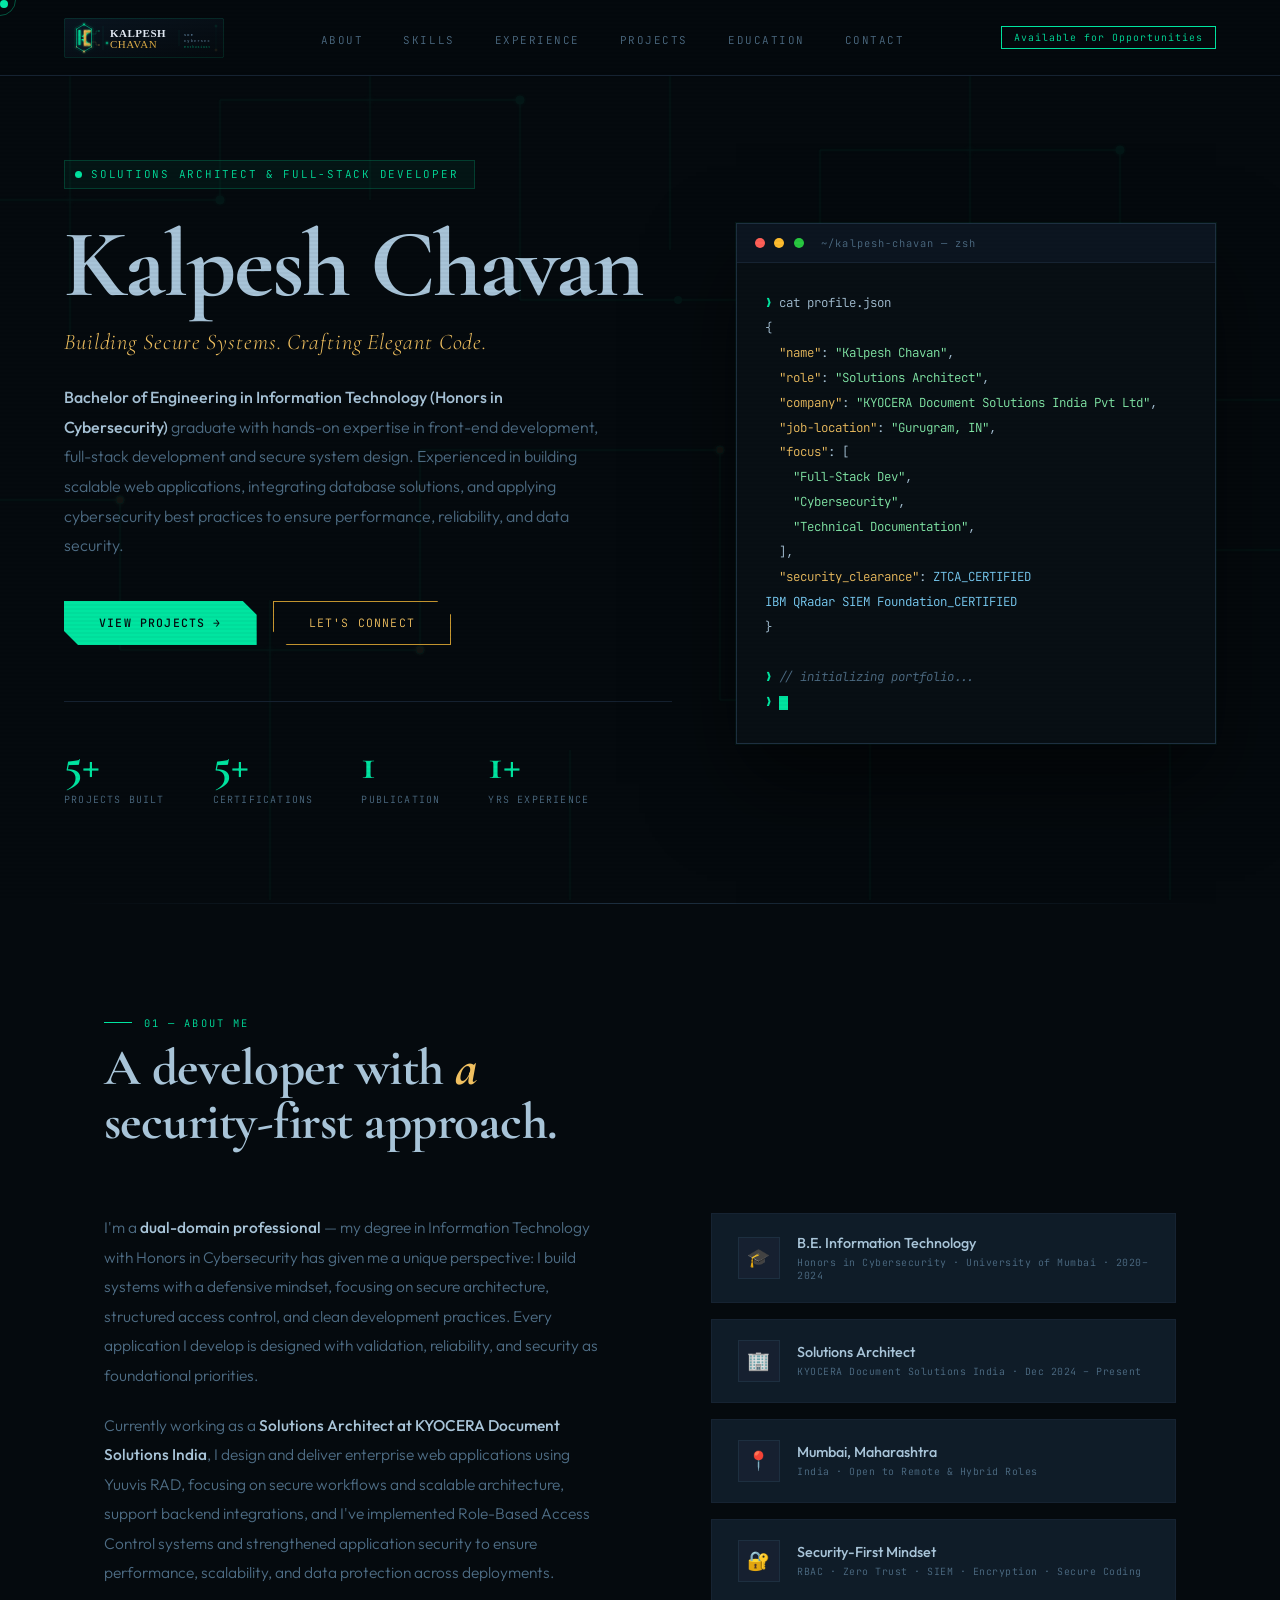
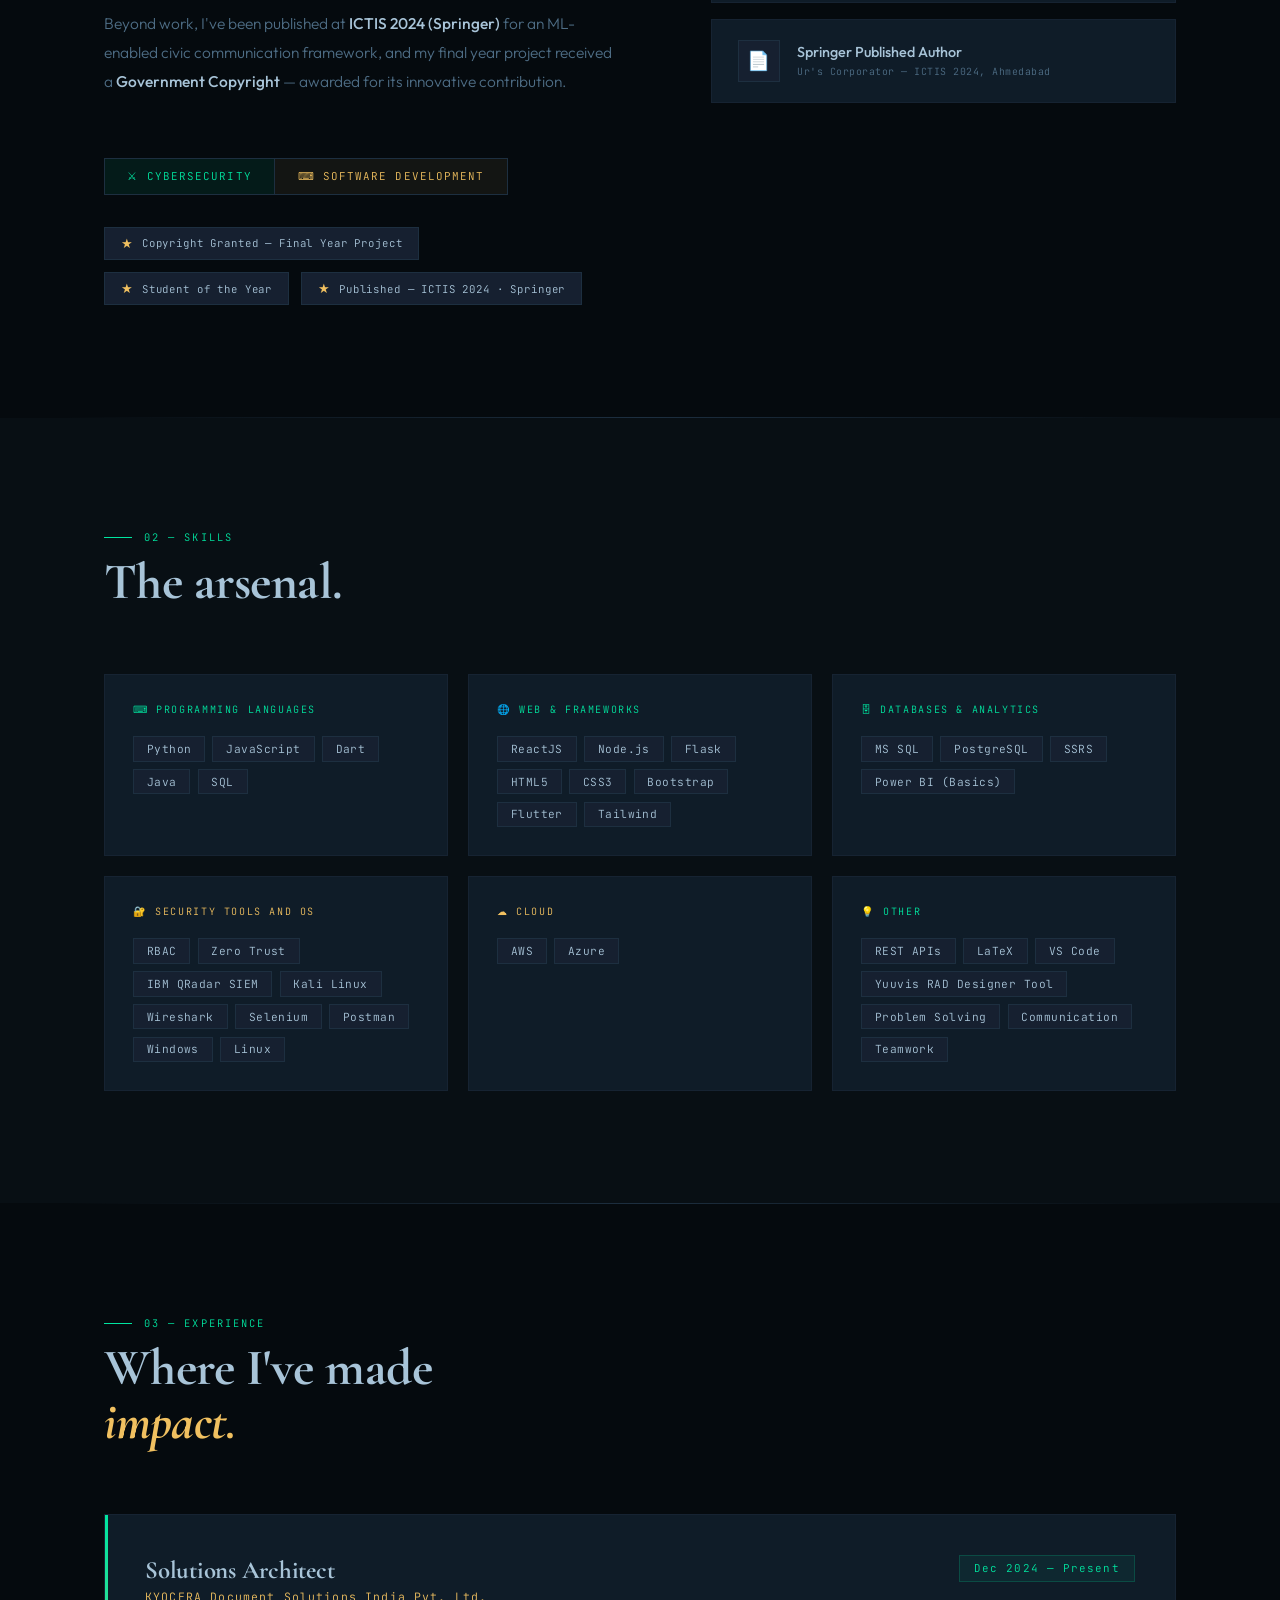
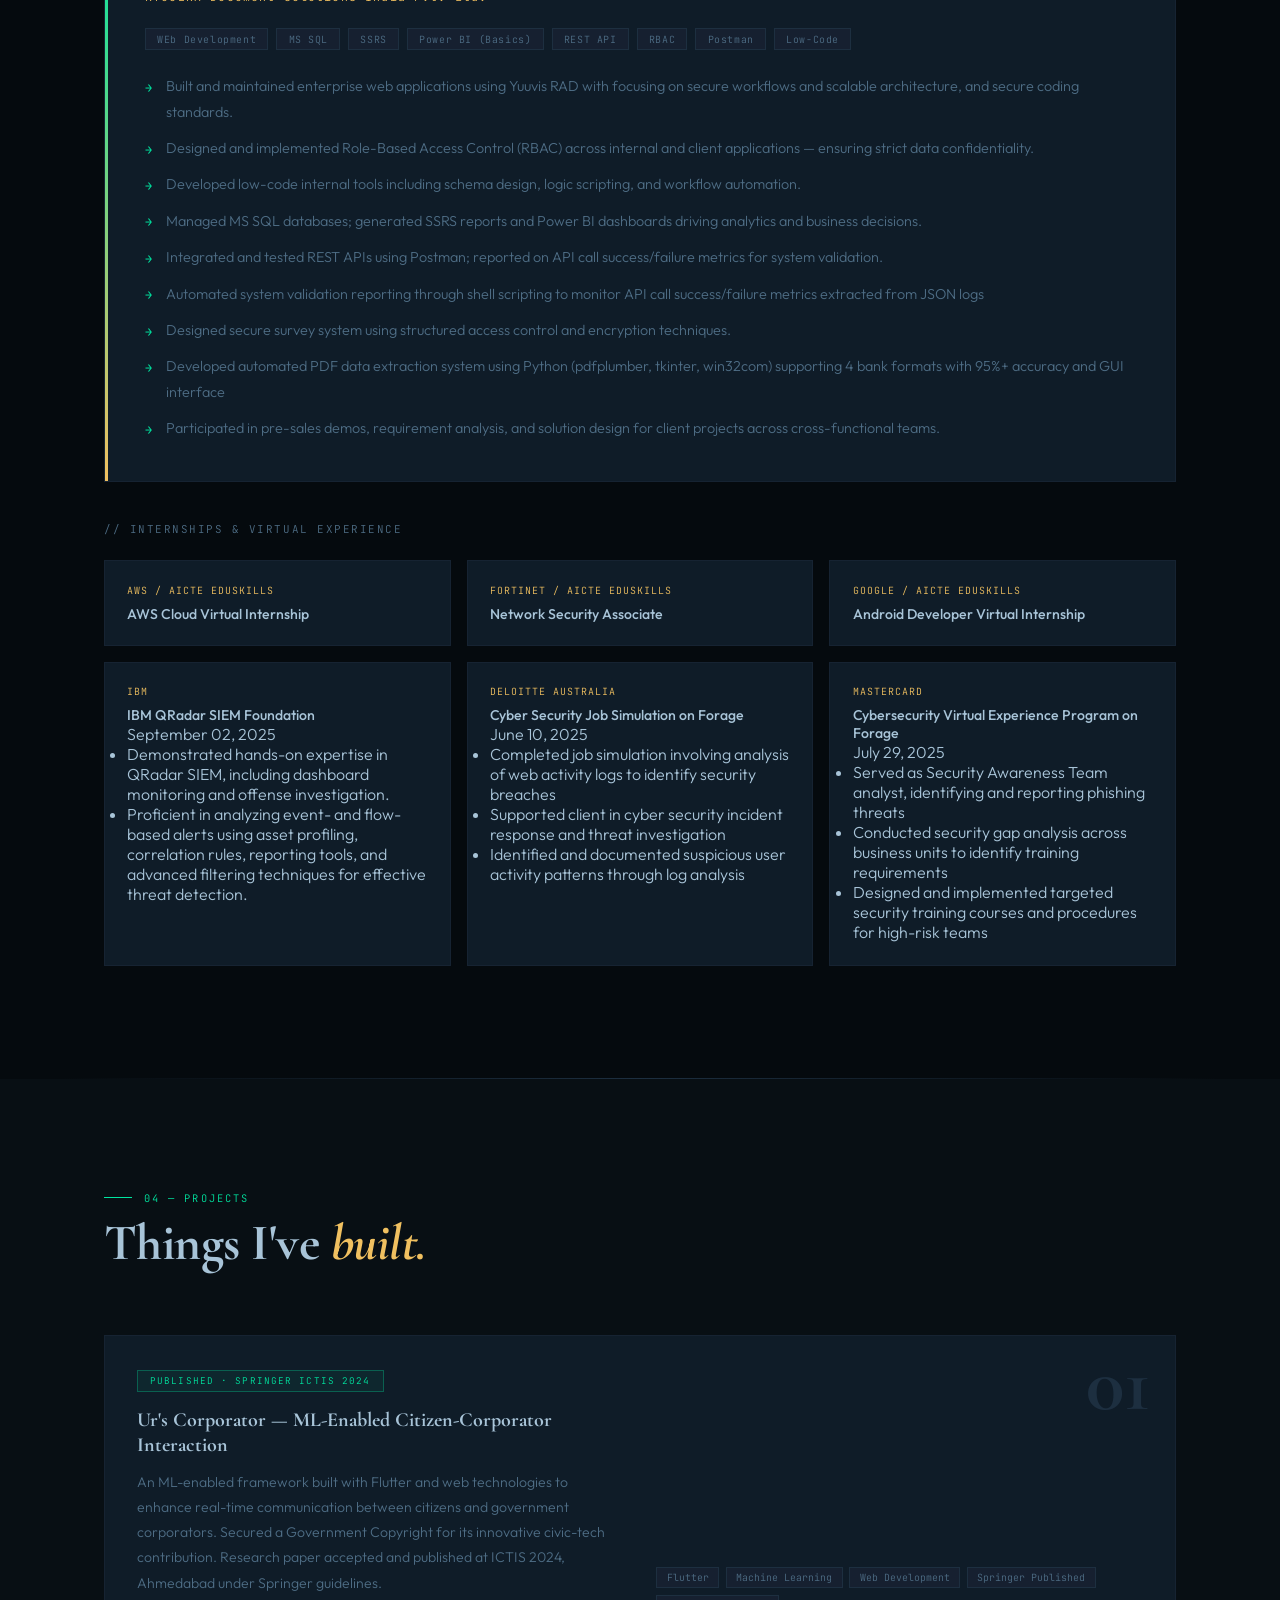
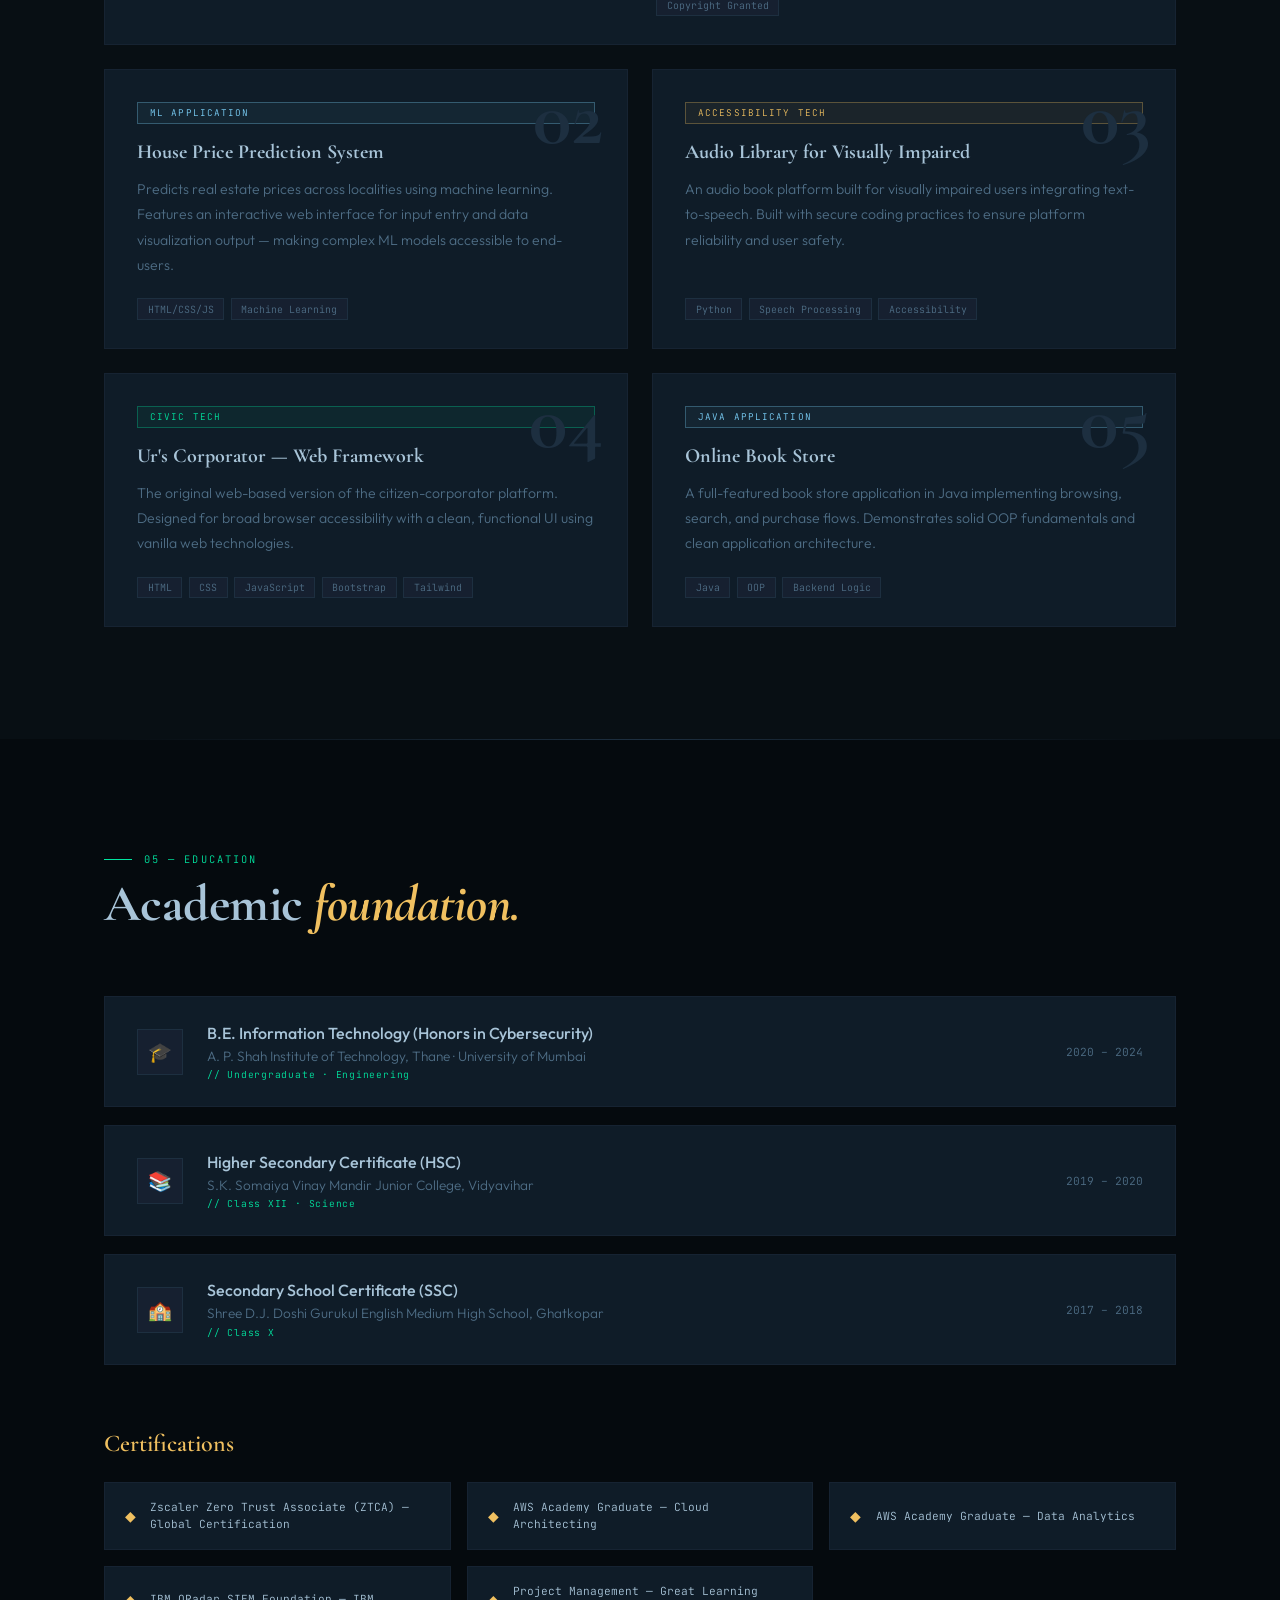
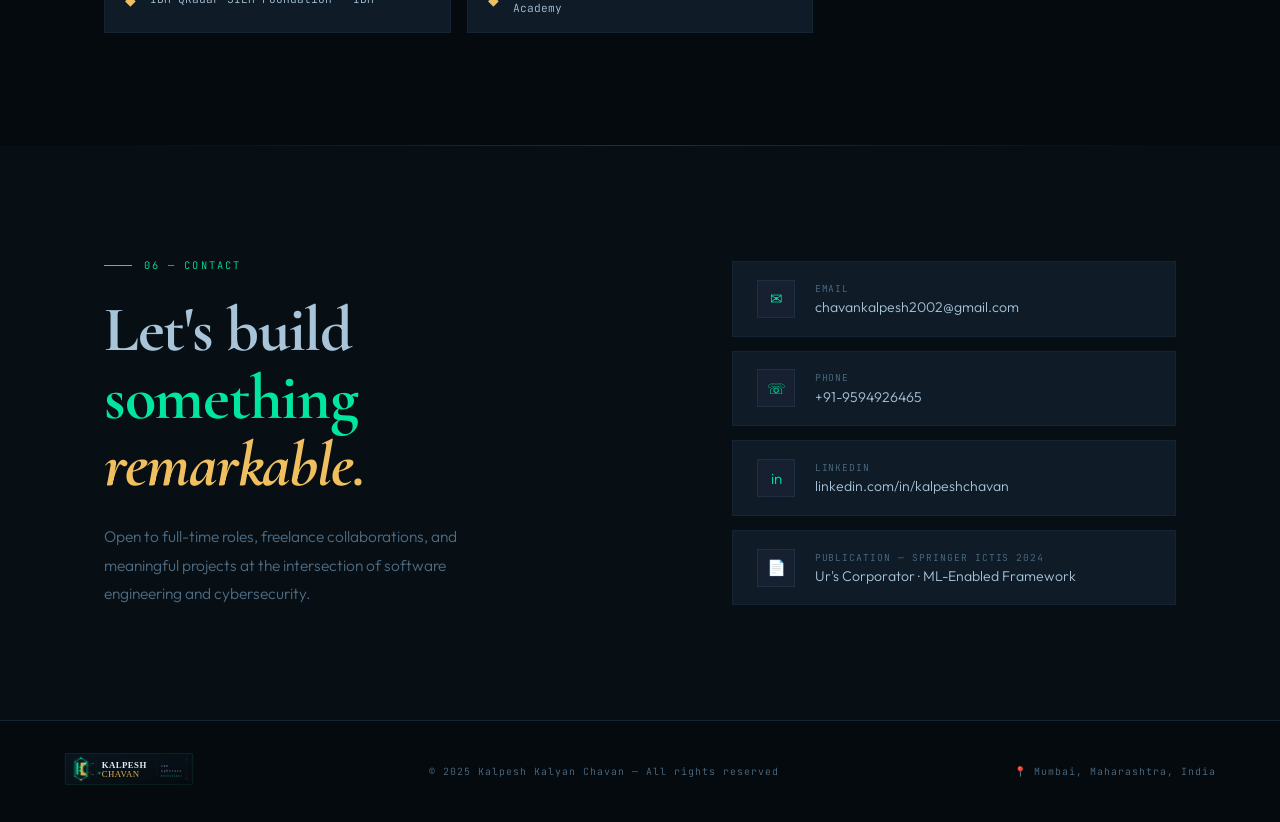
==== commit 06630de2: "Add files via upload" ====
--- a/index.html
+++ b/index.html
@@ -1,1448 +1,2295 @@
 <!DOCTYPE html>
 <html lang="en">
+
 <head>
-<meta charset="UTF-8"/>
-<meta name="viewport" content="width=device-width, initial-scale=1.0"/>
-<title>Kalpesh Chavan — Solutions Architect & Developer</title>
-<link rel="preconnect" href="https://fonts.googleapis.com"/>
-<link rel="preconnect" href="https://fonts.gstatic.com" crossorigin/>
-<link href="https://fonts.googleapis.com/css2?family=Cormorant+Garamond:ital,wght@0,400;0,500;0,600;0,700;1,400;1,600&family=Outfit:wght@300;400;500;600&family=JetBrains+Mono:ital,wght@0,300;0,400;0,500;1,300&display=swap" rel="stylesheet"/>
-<style>
-/* ============================================================
+    <meta charset="UTF-8" />
+    <meta name="viewport" content="width=device-width, initial-scale=1.0" />
+    <title>Kalpesh Chavan — Solutions Architect & Developer</title>
+    <link rel="preconnect" href="https://fonts.googleapis.com" />
+    <link rel="preconnect" href="https://fonts.gstatic.com" crossorigin />
+    <link
+        href="https://fonts.googleapis.com/css2?family=Cormorant+Garamond:ital,wght@0,400;0,500;0,600;0,700;1,400;1,600&family=Outfit:wght@300;400;500;600&family=JetBrains+Mono:ital,wght@0,300;0,400;0,500;1,300&display=swap"
+        rel="stylesheet" />
+    <style>
+        /* ============================================================
    ROOT & BASE
 ============================================================ */
-:root {
-  --ink:       #050a0e;
-  --ink2:      #080f14;
-  --ink3:      #0c1520;
-  --panel:     #0f1c28;
-  --rim:       #162332;
-  --rim2:      #1d2f40;
-
-  --emerald:   #00e5a0;   /* primary accent — terminal green */
-  --emerald-d: #00b57e;
-  --emerald-g: rgba(0,229,160,0.07);
-
-  --gold:      #f0c060;   /* secondary accent — architect gold */
-  --gold-d:    #c89830;
-  --gold-g:    rgba(240,192,96,0.06);
-
-  --ice:       #a8c4d8;   /* body text */
-  --steel:     #4e6d85;   /* muted text */
-  --ghost:     #162030;   /* faint fill */
-
-  --font-display: 'Cormorant Garamond', Georgia, serif;
-  --font-body:    'Outfit', sans-serif;
-  --font-mono:    'JetBrains Mono', monospace;
-}
-
-*, *::before, *::after { box-sizing: border-box; margin:0; padding:0; }
-html { scroll-behavior: smooth; font-size: 16px; }
-
-body {
-  background: var(--ink);
-  color: var(--ice);
-  font-family: var(--font-body);
-  font-weight: 300;
-  overflow-x: hidden;
-  cursor: none;
-}
-
-/* ============================================================
+        :root {
+            --ink: #050a0e;
+            --ink2: #080f14;
+            --ink3: #0c1520;
+            --panel: #0f1c28;
+            --rim: #162332;
+            --rim2: #1d2f40;
+
+            --emerald: #00e5a0;
+            /* primary accent — terminal green */
+            --emerald-d: #00b57e;
+            --emerald-g: rgba(0, 229, 160, 0.07);
+
+            --gold: #f0c060;
+            /* secondary accent — architect gold */
+            --gold-d: #c89830;
+            --gold-g: rgba(240, 192, 96, 0.06);
+
+            --ice: #a8c4d8;
+            /* body text */
+            --steel: #4e6d85;
+            /* muted text */
+            --ghost: #162030;
+            /* faint fill */
+
+            --font-display: 'Cormorant Garamond', Georgia, serif;
+            --font-body: 'Outfit', sans-serif;
+            --font-mono: 'JetBrains Mono', monospace;
+        }
+
+        *,
+        *::before,
+        *::after {
+            box-sizing: border-box;
+            margin: 0;
+            padding: 0;
+        }
+
+        html {
+            scroll-behavior: smooth;
+            font-size: 16px;
+        }
+
+        body {
+            background: var(--ink);
+            color: var(--ice);
+            font-family: var(--font-body);
+            font-weight: 300;
+            overflow-x: hidden;
+            cursor: none;
+        }
+
+        /* ============================================================
    CURSOR
 ============================================================ */
-.cur-dot {
-  width:8px; height:8px; border-radius:50%;
-  background: var(--emerald);
-  position:fixed; top:0; left:0; z-index:9999;
-  pointer-events:none;
-  mix-blend-mode:screen;
-  transition:transform .08s ease;
-}
-.cur-ring {
-  width:32px; height:32px; border-radius:50%;
-  border:1px solid rgba(0,229,160,.35);
-  position:fixed; top:0; left:0; z-index:9998;
-  pointer-events:none;
-  transition:width .18s,height .18s,border-color .18s;
-}
-body.hovering .cur-ring { width:50px; height:50px; border-color:rgba(0,229,160,.7); }
-
-/* ============================================================
+        .cur-dot {
+            width: 8px;
+            height: 8px;
+            border-radius: 50%;
+            background: var(--emerald);
+            position: fixed;
+            top: 0;
+            left: 0;
+            z-index: 9999;
+            pointer-events: none;
+            mix-blend-mode: screen;
+            transition: transform .08s ease;
+        }
+
+        .cur-ring {
+            width: 32px;
+            height: 32px;
+            border-radius: 50%;
+            border: 1px solid rgba(0, 229, 160, .35);
+            position: fixed;
+            top: 0;
+            left: 0;
+            z-index: 9998;
+            pointer-events: none;
+            transition: width .18s, height .18s, border-color .18s;
+        }
+
+        body.hovering .cur-ring {
+            width: 50px;
+            height: 50px;
+            border-color: rgba(0, 229, 160, .7);
+        }
+
+        /* ============================================================
    SCAN LINE OVERLAY
 ============================================================ */
-body::after {
-  content:'';
-  position:fixed; inset:0;
-  background: repeating-linear-gradient(
-    0deg,
-    transparent,
-    transparent 2px,
-    rgba(0,0,0,.08) 2px,
-    rgba(0,0,0,.08) 4px
-  );
-  pointer-events:none;
-  z-index:998;
-  opacity:.4;
-}
-
-/* ============================================================
+        body::after {
+            content: '';
+            position: fixed;
+            inset: 0;
+            background: repeating-linear-gradient(0deg,
+                    transparent,
+                    transparent 2px,
+                    rgba(0, 0, 0, .08) 2px,
+                    rgba(0, 0, 0, .08) 4px);
+            pointer-events: none;
+            z-index: 998;
+            opacity: .4;
+        }
+
+        /* ============================================================
    NAV
 ============================================================ */
-nav {
-  position:fixed; top:0; left:0; right:0; z-index:500;
-  display:flex; align-items:center; justify-content:space-between;
-  padding:1.1rem 5vw;
-  background:rgba(5,10,14,.88);
-  backdrop-filter:blur(20px);
-  border-bottom:1px solid var(--rim);
-}
-.nav-logo {
-  font-family: var(--font-display);
-  font-size:1.45rem;
-  font-weight:700;
-  letter-spacing:.04em;
-  color:var(--ice);
-}
-.nav-logo span { color:var(--emerald); }
-.nav-links { display:flex; gap:2.5rem; list-style:none; }
-.nav-links a {
-  font-family:var(--font-mono);
-  font-size:.68rem;
-  color:var(--steel);
-  text-decoration:none;
-  letter-spacing:.14em;
-  text-transform:uppercase;
-  transition:color .2s;
-}
-.nav-links a:hover { color:var(--emerald); }
-.nav-badge {
-  font-family:var(--font-mono);
-  font-size:.62rem;
-  color:var(--emerald);
-  border:1px solid var(--emerald);
-  padding:.25rem .75rem;
-  letter-spacing:.1em;
-  animation:blink-border 3s ease infinite;
-}
-@keyframes blink-border {
-  0%,100%{ border-color:var(--emerald); }
-  50%{ border-color:var(--emerald-d); }
-}
-
-/* ============================================================
+        nav {
+            position: fixed;
+            top: 0;
+            left: 0;
+            right: 0;
+            z-index: 500;
+            display: flex;
+            align-items: center;
+            justify-content: space-between;
+            padding: 1.1rem 5vw;
+            background: rgba(5, 10, 14, .88);
+            backdrop-filter: blur(20px);
+            border-bottom: 1px solid var(--rim);
+        }
+
+        .nav-logo {
+            font-family: var(--font-display);
+            font-size: 1.45rem;
+            font-weight: 700;
+            letter-spacing: .04em;
+            color: var(--ice);
+        }
+
+        .nav-logo span {
+            color: var(--emerald);
+        }
+
+        .nav-links {
+            display: flex;
+            gap: 2.5rem;
+            list-style: none;
+        }
+
+        .nav-links a {
+            font-family: var(--font-mono);
+            font-size: .68rem;
+            color: var(--steel);
+            text-decoration: none;
+            letter-spacing: .14em;
+            text-transform: uppercase;
+            transition: color .2s;
+        }
+
+        .nav-links a:hover {
+            color: var(--emerald);
+        }
+
+        .nav-badge {
+            font-family: var(--font-mono);
+            font-size: .62rem;
+            color: var(--emerald);
+            border: 1px solid var(--emerald);
+            padding: .25rem .75rem;
+            letter-spacing: .1em;
+            animation: blink-border 3s ease infinite;
+        }
+
+        @keyframes blink-border {
+
+            0%,
+            100% {
+                border-color: var(--emerald);
+            }
+
+            50% {
+                border-color: var(--emerald-d);
+            }
+        }
+
+        /* ============================================================
    HERO
 ============================================================ */
-.hero {
-  min-height:100vh;
-  display:grid;
-  grid-template-columns:1fr 480px;
-  gap:4rem;
-  align-items:center;
-  padding:10rem 5vw 6rem;
-  position:relative;
-  max-width:1400px;
-  margin:0 auto;
-}
-
-/* animated circuit background */
-.hero-bg {
-  position:fixed; inset:0;
-  pointer-events:none;
-  z-index:0;
-  overflow:hidden;
-}
-.circuit-svg {
-  width:100%; height:100%;
-  opacity:.06;
-}
-
-.hero-left { position:relative; z-index:1; }
-
-.hero-status {
-  display:inline-flex; align-items:center; gap:.6rem;
-  font-family:var(--font-mono);
-  font-size:.68rem;
-  letter-spacing:.16em;
-  text-transform:uppercase;
-  color:var(--emerald);
-  margin-bottom:2rem;
-  padding:.4rem 1rem .4rem .6rem;
-  background:rgba(0,229,160,.05);
-  border:1px solid rgba(0,229,160,.2);
-}
-.status-dot {
-  width:7px; height:7px; border-radius:50%;
-  background:var(--emerald);
-  animation:pulse-dot 2s ease infinite;
-}
-@keyframes pulse-dot {
-  0%,100%{ box-shadow:0 0 0 0 rgba(0,229,160,.5); }
-  50%{ box-shadow:0 0 0 6px rgba(0,229,160,0); }
-}
-
-.hero-name {
-  font-family: var(--font-display);
-  font-size:clamp(4rem, 7.5vw, 8rem);
-  font-weight:700;
-  line-height:.92;
-  letter-spacing:-.02em;
-  margin-bottom:1.2rem;
-  opacity:0;
-  animation:riseIn .8s cubic-bezier(.16,1,.3,1) .2s forwards;
-}
-.hero-name .last {
-  display:block;
-  color:transparent;
-  -webkit-text-stroke:1.5px var(--ice);
-  opacity:.35;
-}
-.hero-name .accent-word { color:var(--emerald); -webkit-text-stroke:0; opacity:1; }
-
-.hero-title {
-  font-family:var(--font-display);
-  font-size:clamp(1rem,2vw,1.4rem);
-  font-style:italic;
-  color:var(--gold);
-  letter-spacing:.04em;
-  margin-bottom:1.75rem;
-  opacity:0;
-  animation:riseIn .7s cubic-bezier(.16,1,.3,1) .4s forwards;
-}
-
-.hero-desc {
-  max-width:540px;
-  font-size:1rem;
-  line-height:1.85;
-  color:var(--steel);
-  margin-bottom:2.5rem;
-  opacity:0;
-  animation:riseIn .7s cubic-bezier(.16,1,.3,1) .6s forwards;
-}
-.hero-desc strong { color:var(--ice); font-weight:500; }
-
-.hero-ctas {
-  display:flex; gap:1rem; flex-wrap:wrap;
-  opacity:0;
-  animation:riseIn .7s cubic-bezier(.16,1,.3,1) .8s forwards;
-}
-
-.btn-e {
-  display:inline-flex; align-items:center; gap:.6rem;
-  padding:.85rem 2.2rem;
-  background:var(--emerald);
-  color:var(--ink);
-  font-family:var(--font-mono);
-  font-size:.72rem;
-  font-weight:500;
-  letter-spacing:.1em;
-  text-transform:uppercase;
-  text-decoration:none;
-  border:none;
-  cursor:none;
-  clip-path:polygon(0 0,calc(100% - 14px) 0,100% 14px,100% 100%,14px 100%,0 calc(100% - 14px));
-  transition:transform .2s,box-shadow .2s,background .2s;
-}
-.btn-e:hover {
-  transform:translateY(-3px);
-  background:#00ffb3;
-  box-shadow:0 16px 40px rgba(0,229,160,.35);
-}
-
-.btn-g {
-  display:inline-flex; align-items:center; gap:.6rem;
-  padding:.85rem 2.2rem;
-  background:transparent;
-  color:var(--gold);
-  font-family:var(--font-mono);
-  font-size:.72rem;
-  letter-spacing:.1em;
-  text-transform:uppercase;
-  text-decoration:none;
-  border:1px solid var(--gold-d);
-  cursor:none;
-  clip-path:polygon(0 0,calc(100% - 14px) 0,100% 14px,100% 100%,14px 100%,0 calc(100% - 14px));
-  transition:border-color .2s,color .2s,box-shadow .2s;
-}
-.btn-g:hover {
-  border-color:var(--gold);
-  box-shadow:0 16px 40px rgba(240,192,96,.2);
-}
-
-/* HERO RIGHT — terminal card */
-.hero-right {
-  position:relative; z-index:1;
-  opacity:0;
-  animation:riseIn .9s cubic-bezier(.16,1,.3,1) .5s forwards;
-}
-.terminal {
-  background:var(--ink2);
-  border:1px solid var(--rim2);
-  overflow:hidden;
-  box-shadow:0 40px 80px rgba(0,0,0,.5), 0 0 0 1px rgba(0,229,160,.06);
-}
-.terminal-bar {
-  display:flex; align-items:center; gap:.6rem;
-  padding:.75rem 1.1rem;
-  background:var(--ink3);
-  border-bottom:1px solid var(--rim);
-}
-.t-dot { width:10px; height:10px; border-radius:50%; }
-.t-dot.red{ background:#ff5f57; }
-.t-dot.yellow{ background:#febc2e; }
-.t-dot.green{ background:#28c840; }
-.terminal-title {
-  margin-left:.5rem;
-  font-family:var(--font-mono);
-  font-size:.65rem;
-  color:var(--steel);
-  letter-spacing:.1em;
-}
-.terminal-body {
-  padding:1.75rem;
-  font-family:var(--font-mono);
-  font-size:.78rem;
-  line-height:2;
-}
-.t-line { display:block; }
-.t-prompt { color:var(--emerald); }
-.t-cmd { color:var(--ice); }
-.t-comment { color:var(--steel); font-style:italic; }
-.t-key { color:var(--gold); }
-.t-val { color:#7dd3fc; }
-.t-str { color:#86efac; }
-.t-cursor {
-  display:inline-block;
-  width:9px; height:1.1em;
-  background:var(--emerald);
-  vertical-align:text-bottom;
-  animation:blink .9s step-end infinite;
-}
-@keyframes blink{ 0%,100%{opacity:1} 50%{opacity:0} }
-
-/* HERO STATS */
-.hero-stats-row {
-  display:flex; gap:3rem; margin-top:3.5rem;
-  padding-top:2.5rem;
-  border-top:1px solid var(--rim);
-  opacity:0;
-  animation:riseIn .7s cubic-bezier(.16,1,.3,1) 1s forwards;
-}
-.hs-item {}
-.hs-num {
-  font-family:var(--font-display);
-  font-size:2.8rem;
-  font-weight:700;
-  color:var(--emerald);
-  line-height:1;
-  display:block;
-}
-.hs-label {
-  font-family:var(--font-mono);
-  font-size:.62rem;
-  color:var(--steel);
-  letter-spacing:.12em;
-  text-transform:uppercase;
-  margin-top:.2rem;
-}
-
-@keyframes riseIn {
-  from{ opacity:0; transform:translateY(28px); }
-  to{ opacity:1; transform:translateY(0); }
-}
-
-/* ============================================================
+        .hero {
+            min-height: 100vh;
+            display: grid;
+            grid-template-columns: 1fr 480px;
+            gap: 4rem;
+            align-items: center;
+            padding: 10rem 5vw 6rem;
+            position: relative;
+            max-width: 1400px;
+            margin: 0 auto;
+        }
+
+        /* animated circuit background */
+        .hero-bg {
+            position: fixed;
+            inset: 0;
+            pointer-events: none;
+            z-index: 0;
+            overflow: hidden;
+        }
+
+        .circuit-svg {
+            width: 100%;
+            height: 100%;
+            opacity: .06;
+        }
+
+        .hero-left {
+            position: relative;
+            z-index: 1;
+        }
+
+        .hero-status {
+            display: inline-flex;
+            align-items: center;
+            gap: .6rem;
+            font-family: var(--font-mono);
+            font-size: .68rem;
+            letter-spacing: .16em;
+            text-transform: uppercase;
+            color: var(--emerald);
+            margin-bottom: 2rem;
+            padding: .4rem 1rem .4rem .6rem;
+            background: rgba(0, 229, 160, .05);
+            border: 1px solid rgba(0, 229, 160, .2);
+        }
+
+        .status-dot {
+            width: 7px;
+            height: 7px;
+            border-radius: 50%;
+            background: var(--emerald);
+            animation: pulse-dot 2s ease infinite;
+        }
+
+        @keyframes pulse-dot {
+
+            0%,
+            100% {
+                box-shadow: 0 0 0 0 rgba(0, 229, 160, .5);
+            }
+
+            50% {
+                box-shadow: 0 0 0 6px rgba(0, 229, 160, 0);
+            }
+        }
+
+        .hero-name {
+            font-family: var(--font-display);
+            font-size: clamp(4rem, 7.5vw, 8rem);
+            font-weight: 700;
+            line-height: .92;
+            letter-spacing: -.02em;
+            margin-bottom: 1.2rem;
+            opacity: 0;
+            animation: riseIn .8s cubic-bezier(.16, 1, .3, 1) .2s forwards;
+        }
+
+        .hero-name .last {
+            display: block;
+            color: transparent;
+            -webkit-text-stroke: 1.5px var(--ice);
+            opacity: .35;
+        }
+
+        .hero-name .accent-word {
+            color: var(--emerald);
+            -webkit-text-stroke: 0;
+            opacity: 1;
+        }
+
+        .hero-title {
+            font-family: var(--font-display);
+            font-size: clamp(1rem, 2vw, 1.4rem);
+            font-style: italic;
+            color: var(--gold);
+            letter-spacing: .04em;
+            margin-bottom: 1.75rem;
+            opacity: 0;
+            animation: riseIn .7s cubic-bezier(.16, 1, .3, 1) .4s forwards;
+        }
+
+        .hero-desc {
+            max-width: 540px;
+            font-size: 1rem;
+            line-height: 1.85;
+            color: var(--steel);
+            margin-bottom: 2.5rem;
+            opacity: 0;
+            animation: riseIn .7s cubic-bezier(.16, 1, .3, 1) .6s forwards;
+        }
+
+        .hero-desc strong {
+            color: var(--ice);
+            font-weight: 500;
+        }
+
+        .hero-ctas {
+            display: flex;
+            gap: 1rem;
+            flex-wrap: wrap;
+            opacity: 0;
+            animation: riseIn .7s cubic-bezier(.16, 1, .3, 1) .8s forwards;
+        }
+
+        .btn-e {
+            display: inline-flex;
+            align-items: center;
+            gap: .6rem;
+            padding: .85rem 2.2rem;
+            background: var(--emerald);
+            color: var(--ink);
+            font-family: var(--font-mono);
+            font-size: .72rem;
+            font-weight: 500;
+            letter-spacing: .1em;
+            text-transform: uppercase;
+            text-decoration: none;
+            border: none;
+            cursor: none;
+            clip-path: polygon(0 0, calc(100% - 14px) 0, 100% 14px, 100% 100%, 14px 100%, 0 calc(100% - 14px));
+            transition: transform .2s, box-shadow .2s, background .2s;
+        }
+
+        .btn-e:hover {
+            transform: translateY(-3px);
+            background: #00ffb3;
+            box-shadow: 0 16px 40px rgba(0, 229, 160, .35);
+        }
+
+        .btn-g {
+            display: inline-flex;
+            align-items: center;
+            gap: .6rem;
+            padding: .85rem 2.2rem;
+            background: transparent;
+            color: var(--gold);
+            font-family: var(--font-mono);
+            font-size: .72rem;
+            letter-spacing: .1em;
+            text-transform: uppercase;
+            text-decoration: none;
+            border: 1px solid var(--gold-d);
+            cursor: none;
+            clip-path: polygon(0 0, calc(100% - 14px) 0, 100% 14px, 100% 100%, 14px 100%, 0 calc(100% - 14px));
+            transition: border-color .2s, color .2s, box-shadow .2s;
+        }
+
+        .btn-g:hover {
+            border-color: var(--gold);
+            box-shadow: 0 16px 40px rgba(240, 192, 96, .2);
+        }
+
+        /* HERO RIGHT — terminal card */
+        .hero-right {
+            position: relative;
+            z-index: 1;
+            opacity: 0;
+            animation: riseIn .9s cubic-bezier(.16, 1, .3, 1) .5s forwards;
+        }
+
+        .terminal {
+            background: var(--ink2);
+            border: 1px solid var(--rim2);
+            overflow: hidden;
+            box-shadow: 0 40px 80px rgba(0, 0, 0, .5), 0 0 0 1px rgba(0, 229, 160, .06);
+        }
+
+        .terminal-bar {
+            display: flex;
+            align-items: center;
+            gap: .6rem;
+            padding: .75rem 1.1rem;
+            background: var(--ink3);
+            border-bottom: 1px solid var(--rim);
+        }
+
+        .t-dot {
+            width: 10px;
+            height: 10px;
+            border-radius: 50%;
+        }
+
+        .t-dot.red {
+            background: #ff5f57;
+        }
+
+        .t-dot.yellow {
+            background: #febc2e;
+        }
+
+        .t-dot.green {
+            background: #28c840;
+        }
+
+        .terminal-title {
+            margin-left: .5rem;
+            font-family: var(--font-mono);
+            font-size: .65rem;
+            color: var(--steel);
+            letter-spacing: .1em;
+        }
+
+        .terminal-body {
+            padding: 1.75rem;
+            font-family: var(--font-mono);
+            font-size: .78rem;
+            line-height: 2;
+        }
+
+        .t-line {
+            display: block;
+        }
+
+        .t-prompt {
+            color: var(--emerald);
+        }
+
+        .t-cmd {
+            color: var(--ice);
+        }
+
+        .t-comment {
+            color: var(--steel);
+            font-style: italic;
+        }
+
+        .t-key {
+            color: var(--gold);
+        }
+
+        .t-val {
+            color: #7dd3fc;
+        }
+
+        .t-str {
+            color: #86efac;
+        }
+
+        .t-cursor {
+            display: inline-block;
+            width: 9px;
+            height: 1.1em;
+            background: var(--emerald);
+            vertical-align: text-bottom;
+            animation: blink .9s step-end infinite;
+        }
+
+        @keyframes blink {
+
+            0%,
+            100% {
+                opacity: 1
+            }
+
+            50% {
+                opacity: 0
+            }
+        }
+
+        /* HERO STATS */
+        .hero-stats-row {
+            display: flex;
+            gap: 3rem;
+            margin-top: 3.5rem;
+            padding-top: 2.5rem;
+            border-top: 1px solid var(--rim);
+            opacity: 0;
+            animation: riseIn .7s cubic-bezier(.16, 1, .3, 1) 1s forwards;
+        }
+
+        .hs-item {}
+
+        .hs-num {
+            font-family: var(--font-display);
+            font-size: 2.8rem;
+            font-weight: 700;
+            color: var(--emerald);
+            line-height: 1;
+            display: block;
+        }
+
+        .hs-label {
+            font-family: var(--font-mono);
+            font-size: .62rem;
+            color: var(--steel);
+            letter-spacing: .12em;
+            text-transform: uppercase;
+            margin-top: .2rem;
+        }
+
+        @keyframes riseIn {
+            from {
+                opacity: 0;
+                transform: translateY(28px);
+            }
+
+            to {
+                opacity: 1;
+                transform: translateY(0);
+            }
+        }
+
+        /* ============================================================
    SECTION WRAPPER
 ============================================================ */
-.section-wrap {
-  max-width:1200px;
-  margin:0 auto;
-  padding:7rem 5vw;
-}
-.section-divider {
-  height:1px;
-  background:linear-gradient(90deg,transparent,var(--rim2),transparent);
-  margin:0 5vw;
-}
-.sh { margin-bottom:4rem; }
-.sh-eyebrow {
-  font-family:var(--font-mono);
-  font-size:.65rem;
-  color:var(--emerald);
-  letter-spacing:.2em;
-  text-transform:uppercase;
-  margin-bottom:.75rem;
-  display:flex; align-items:center; gap:.75rem;
-}
-.sh-eyebrow::before {
-  content:'';
-  width:28px; height:1px;
-  background:var(--emerald);
-}
-.sh-title {
-  font-family:var(--font-display);
-  font-size:clamp(2.2rem,4vw,3.5rem);
-  font-weight:700;
-  line-height:1.05;
-  letter-spacing:-.01em;
-}
-.sh-title em { color:var(--gold); font-style:italic; }
-
-/* reveal */
-.rv {
-  opacity:0;
-  transform:translateY(32px);
-  transition:opacity .75s ease, transform .75s ease;
-}
-.rv.in { opacity:1; transform:translateY(0); }
-.rv.d1{ transition-delay:.1s; }
-.rv.d2{ transition-delay:.2s; }
-.rv.d3{ transition-delay:.3s; }
-.rv.d4{ transition-delay:.4s; }
-.rv.d5{ transition-delay:.5s; }
-
-/* ============================================================
+        .section-wrap {
+            max-width: 1200px;
+            margin: 0 auto;
+            padding: 7rem 5vw;
+        }
+
+        .section-divider {
+            height: 1px;
+            background: linear-gradient(90deg, transparent, var(--rim2), transparent);
+            margin: 0 5vw;
+        }
+
+        .sh {
+            margin-bottom: 4rem;
+        }
+
+        .sh-eyebrow {
+            font-family: var(--font-mono);
+            font-size: .65rem;
+            color: var(--emerald);
+            letter-spacing: .2em;
+            text-transform: uppercase;
+            margin-bottom: .75rem;
+            display: flex;
+            align-items: center;
+            gap: .75rem;
+        }
+
+        .sh-eyebrow::before {
+            content: '';
+            width: 28px;
+            height: 1px;
+            background: var(--emerald);
+        }
+
+        .sh-title {
+            font-family: var(--font-display);
+            font-size: clamp(2.2rem, 4vw, 3.5rem);
+            font-weight: 700;
+            line-height: 1.05;
+            letter-spacing: -.01em;
+        }
+
+        .sh-title em {
+            color: var(--gold);
+            font-style: italic;
+        }
+
+        /* reveal */
+        .rv {
+            opacity: 0;
+            transform: translateY(32px);
+            transition: opacity .75s ease, transform .75s ease;
+        }
+
+        .rv.in {
+            opacity: 1;
+            transform: translateY(0);
+        }
+
+        .rv.d1 {
+            transition-delay: .1s;
+        }
+
+        .rv.d2 {
+            transition-delay: .2s;
+        }
+
+        .rv.d3 {
+            transition-delay: .3s;
+        }
+
+        .rv.d4 {
+            transition-delay: .4s;
+        }
+
+        .rv.d5 {
+            transition-delay: .5s;
+        }
+
+        /* ============================================================
    ABOUT
 ============================================================ */
-.about-grid {
-  display:grid;
-  grid-template-columns:1.1fr 1fr;
-  gap:6rem;
-  align-items:start;
-}
-.about-body p {
-  color:var(--steel);
-  font-size:.97rem;
-  line-height:1.9;
-  margin-bottom:1.3rem;
-}
-.about-body p strong { color:var(--ice); font-weight:500; }
-
-.badges-row { display:flex; flex-wrap:wrap; gap:.75rem; margin-top:2rem; }
-.badge {
-  display:flex; align-items:center; gap:.5rem;
-  font-family:var(--font-mono);
-  font-size:.67rem;
-  letter-spacing:.08em;
-  padding:.45rem 1rem;
-  border:1px solid var(--rim2);
-  color:var(--ice);
-  background:var(--ghost);
-  transition:border-color .2s,color .2s;
-}
-.badge:hover { border-color:var(--gold); color:var(--gold); }
-.badge-star { color:var(--gold); font-size:.8rem; }
-
-.about-right { display:flex; flex-direction:column; gap:1rem; }
-.info-card {
-  background:var(--panel);
-  border:1px solid var(--rim);
-  padding:1.25rem 1.6rem;
-  display:flex; align-items:center; gap:1.1rem;
-  transition:border-color .25s,transform .25s;
-}
-.info-card:hover { border-color:rgba(0,229,160,.4); transform:translateX(6px); }
-.ic-icon {
-  width:42px; height:42px; flex-shrink:0;
-  background:var(--ghost);
-  border:1px solid var(--rim2);
-  display:flex; align-items:center; justify-content:center;
-  font-size:1.15rem;
-}
-.ic-title {
-  font-family:var(--font-body);
-  font-size:.9rem;
-  font-weight:500;
-  color:var(--ice);
-  margin-bottom:.2rem;
-}
-.ic-sub {
-  font-family:var(--font-mono);
-  font-size:.62rem;
-  color:var(--steel);
-  letter-spacing:.05em;
-}
-
-/* dual-identity tag */
-.dual-tag {
-  display:inline-flex;
-  margin-top:2.5rem;
-  overflow:hidden;
-  border:1px solid var(--rim2);
-}
-.dt-half {
-  padding:.65rem 1.4rem;
-  font-family:var(--font-mono);
-  font-size:.68rem;
-  letter-spacing:.1em;
-  text-transform:uppercase;
-}
-.dt-half.cyber {
-  background:rgba(0,229,160,.08);
-  color:var(--emerald);
-  border-right:1px solid var(--rim2);
-}
-.dt-half.dev {
-  background:rgba(240,192,96,.06);
-  color:var(--gold);
-}
-
-/* ============================================================
+        .about-grid {
+            display: grid;
+            grid-template-columns: 1.1fr 1fr;
+            gap: 6rem;
+            align-items: start;
+        }
+
+        .about-body p {
+            color: var(--steel);
+            font-size: .97rem;
+            line-height: 1.9;
+            margin-bottom: 1.3rem;
+        }
+
+        .about-body p strong {
+            color: var(--ice);
+            font-weight: 500;
+        }
+
+        .badges-row {
+            display: flex;
+            flex-wrap: wrap;
+            gap: .75rem;
+            margin-top: 2rem;
+        }
+
+        .badge {
+            display: flex;
+            align-items: center;
+            gap: .5rem;
+            font-family: var(--font-mono);
+            font-size: .67rem;
+            letter-spacing: .08em;
+            padding: .45rem 1rem;
+            border: 1px solid var(--rim2);
+            color: var(--ice);
+            background: var(--ghost);
+            transition: border-color .2s, color .2s;
+        }
+
+        .badge:hover {
+            border-color: var(--gold);
+            color: var(--gold);
+        }
+
+        .badge-star {
+            color: var(--gold);
+            font-size: .8rem;
+        }
+
+        .about-right {
+            display: flex;
+            flex-direction: column;
+            gap: 1rem;
+        }
+
+        .info-card {
+            background: var(--panel);
+            border: 1px solid var(--rim);
+            padding: 1.25rem 1.6rem;
+            display: flex;
+            align-items: center;
+            gap: 1.1rem;
+            transition: border-color .25s, transform .25s;
+        }
+
+        .info-card:hover {
+            border-color: rgba(0, 229, 160, .4);
+            transform: translateX(6px);
+        }
+
+        .ic-icon {
+            width: 42px;
+            height: 42px;
+            flex-shrink: 0;
+            background: var(--ghost);
+            border: 1px solid var(--rim2);
+            display: flex;
+            align-items: center;
+            justify-content: center;
+            font-size: 1.15rem;
+        }
+
+        .ic-title {
+            font-family: var(--font-body);
+            font-size: .9rem;
+            font-weight: 500;
+            color: var(--ice);
+            margin-bottom: .2rem;
+        }
+
+        .ic-sub {
+            font-family: var(--font-mono);
+            font-size: .62rem;
+            color: var(--steel);
+            letter-spacing: .05em;
+        }
+
+        /* dual-identity tag */
+        .dual-tag {
+            display: inline-flex;
+            margin-top: 2.5rem;
+            overflow: hidden;
+            border: 1px solid var(--rim2);
+        }
+
+        .dt-half {
+            padding: .65rem 1.4rem;
+            font-family: var(--font-mono);
+            font-size: .68rem;
+            letter-spacing: .1em;
+            text-transform: uppercase;
+        }
+
+        .dt-half.cyber {
+            background: rgba(0, 229, 160, .08);
+            color: var(--emerald);
+            border-right: 1px solid var(--rim2);
+        }
+
+        .dt-half.dev {
+            background: rgba(240, 192, 96, .06);
+            color: var(--gold);
+        }
+
+        /* ============================================================
    SKILLS
 ============================================================ */
-.skills-bg { background:var(--ink2); }
-.skills-grid {
-  display:grid;
-  grid-template-columns:repeat(3,1fr);
-  gap:1.25rem;
-}
-.sk-cat {
-  background:var(--panel);
-  border:1px solid var(--rim);
-  padding:1.75rem;
-  position:relative;
-  overflow:hidden;
-  transition:border-color .25s,transform .25s;
-}
-.sk-cat::before {
-  content:'';
-  position:absolute; top:0; left:0;
-  width:100%; height:2px;
-  background:linear-gradient(90deg, var(--emerald), transparent);
-  transform:scaleX(0);
-  transform-origin:left;
-  transition:transform .35s ease;
-}
-.sk-cat:hover::before { transform:scaleX(1); }
-.sk-cat:hover { border-color:rgba(0,229,160,.25); transform:translateY(-4px); }
-.sk-cat.gold-variant::before { background:linear-gradient(90deg, var(--gold), transparent); }
-.sk-cat.gold-variant:hover { border-color:rgba(240,192,96,.25); }
-
-.sk-label {
-  font-family:var(--font-mono);
-  font-size:.63rem;
-  color:var(--emerald);
-  letter-spacing:.16em;
-  text-transform:uppercase;
-  margin-bottom:1.25rem;
-  display:flex; align-items:center; gap:.5rem;
-}
-.sk-cat.gold-variant .sk-label { color:var(--gold); }
-.sk-pills { display:flex; flex-wrap:wrap; gap:.45rem; }
-.sp {
-  font-family:var(--font-mono);
-  font-size:.7rem;
-  padding:.3rem .8rem;
-  background:var(--ghost);
-  border:1px solid var(--rim2);
-  color:var(--ice);
-  letter-spacing:.04em;
-  transition:background .2s,border-color .2s,color .2s;
-}
-.sp:hover { background:rgba(0,229,160,.08); border-color:var(--emerald); color:var(--emerald); }
-.sk-cat.gold-variant .sp:hover { background:rgba(240,192,96,.07); border-color:var(--gold); color:var(--gold); }
-
-/* ============================================================
+        .skills-bg {
+            background: var(--ink2);
+        }
+
+        .skills-grid {
+            display: grid;
+            grid-template-columns: repeat(3, 1fr);
+            gap: 1.25rem;
+        }
+
+        .sk-cat {
+            background: var(--panel);
+            border: 1px solid var(--rim);
+            padding: 1.75rem;
+            position: relative;
+            overflow: hidden;
+            transition: border-color .25s, transform .25s;
+        }
+
+        .sk-cat::before {
+            content: '';
+            position: absolute;
+            top: 0;
+            left: 0;
+            width: 100%;
+            height: 2px;
+            background: linear-gradient(90deg, var(--emerald), transparent);
+            transform: scaleX(0);
+            transform-origin: left;
+            transition: transform .35s ease;
+        }
+
+        .sk-cat:hover::before {
+            transform: scaleX(1);
+        }
+
+        .sk-cat:hover {
+            border-color: rgba(0, 229, 160, .25);
+            transform: translateY(-4px);
+        }
+
+        .sk-cat.gold-variant::before {
+            background: linear-gradient(90deg, var(--gold), transparent);
+        }
+
+        .sk-cat.gold-variant:hover {
+            border-color: rgba(240, 192, 96, .25);
+        }
+
+        .sk-label {
+            font-family: var(--font-mono);
+            font-size: .63rem;
+            color: var(--emerald);
+            letter-spacing: .16em;
+            text-transform: uppercase;
+            margin-bottom: 1.25rem;
+            display: flex;
+            align-items: center;
+            gap: .5rem;
+        }
+
+        .sk-cat.gold-variant .sk-label {
+            color: var(--gold);
+        }
+
+        .sk-pills {
+            display: flex;
+            flex-wrap: wrap;
+            gap: .45rem;
+        }
+
+        .sp {
+            font-family: var(--font-mono);
+            font-size: .7rem;
+            padding: .3rem .8rem;
+            background: var(--ghost);
+            border: 1px solid var(--rim2);
+            color: var(--ice);
+            letter-spacing: .04em;
+            transition: background .2s, border-color .2s, color .2s;
+        }
+
+        .sp:hover {
+            background: rgba(0, 229, 160, .08);
+            border-color: var(--emerald);
+            color: var(--emerald);
+        }
+
+        .sk-cat.gold-variant .sp:hover {
+            background: rgba(240, 192, 96, .07);
+            border-color: var(--gold);
+            color: var(--gold);
+        }
+
+        /* ============================================================
    EXPERIENCE
 ============================================================ */
-.exp-container { display:flex; flex-direction:column; gap:2rem; }
-.exp-card {
-  background:var(--panel);
-  border:1px solid var(--rim);
-  padding:2.5rem;
-  position:relative;
-  overflow:hidden;
-  transition:border-color .25s;
-}
-.exp-card::after {
-  content:'';
-  position:absolute; left:0; top:0; bottom:0;
-  width:3px;
-  background:linear-gradient(to bottom, var(--emerald), var(--gold));
-}
-.exp-card:hover { border-color:rgba(0,229,160,.3); }
-
-.exp-header {
-  display:flex; justify-content:space-between; align-items:flex-start;
-  flex-wrap:wrap; gap:1rem;
-  margin-bottom:1.5rem;
-}
-.exp-left {}
-.exp-role {
-  font-family:var(--font-display);
-  font-size:1.55rem;
-  font-weight:700;
-  letter-spacing:-.01em;
-  color:var(--ice);
-  margin-bottom:.3rem;
-}
-.exp-company {
-  font-family:var(--font-mono);
-  font-size:.72rem;
-  color:var(--gold);
-  letter-spacing:.1em;
-}
-.exp-period {
-  font-family:var(--font-mono);
-  font-size:.68rem;
-  color:var(--emerald);
-  letter-spacing:.1em;
-  padding:.35rem .9rem;
-  background:rgba(0,229,160,.06);
-  border:1px solid rgba(0,229,160,.18);
-  white-space:nowrap;
-  height:fit-content;
-}
-
-.exp-tags { display:flex; flex-wrap:wrap; gap:.5rem; margin-bottom:1.5rem; }
-.exp-tag {
-  font-family:var(--font-mono);
-  font-size:.62rem;
-  padding:.22rem .7rem;
-  background:var(--ghost);
-  border:1px solid var(--rim2);
-  color:var(--steel);
-  letter-spacing:.06em;
-}
-
-.exp-points { list-style:none; display:flex; flex-direction:column; gap:.7rem; }
-.exp-points li {
-  display:flex; gap:.9rem;
-  font-size:.9rem;
-  color:var(--steel);
-  line-height:1.75;
-}
-.ep-arrow { color:var(--emerald); flex-shrink:0; font-family:var(--font-mono); font-size:.75rem; margin-top:.22rem; }
-
-.intern-grid {
-  display:grid; grid-template-columns:repeat(3,1fr); gap:1rem;
-  margin-top:1.5rem;
-}
-.intern-card {
-  background:var(--panel);
-  border:1px solid var(--rim);
-  padding:1.4rem;
-  transition:border-color .2s,transform .2s;
-}
-.intern-card:hover { border-color:rgba(240,192,96,.3); transform:translateY(-3px); }
-.intern-org {
-  font-family:var(--font-mono);
-  font-size:.62rem;
-  color:var(--gold);
-  letter-spacing:.1em;
-  text-transform:uppercase;
-  margin-bottom:.5rem;
-}
-.intern-title {
-  font-family:var(--font-body);
-  font-size:.88rem;
-  font-weight:500;
-  color:var(--ice);
-}
-
-/* ============================================================
+        .exp-container {
+            display: flex;
+            flex-direction: column;
+            gap: 2rem;
+        }
+
+        .exp-card {
+            background: var(--panel);
+            border: 1px solid var(--rim);
+            padding: 2.5rem;
+            position: relative;
+            overflow: hidden;
+            transition: border-color .25s;
+        }
+
+        .exp-card::after {
+            content: '';
+            position: absolute;
+            left: 0;
+            top: 0;
+            bottom: 0;
+            width: 3px;
+            background: linear-gradient(to bottom, var(--emerald), var(--gold));
+        }
+
+        .exp-card:hover {
+            border-color: rgba(0, 229, 160, .3);
+        }
+
+        .exp-header {
+            display: flex;
+            justify-content: space-between;
+            align-items: flex-start;
+            flex-wrap: wrap;
+            gap: 1rem;
+            margin-bottom: 1.5rem;
+        }
+
+        .exp-left {}
+
+        .exp-role {
+            font-family: var(--font-display);
+            font-size: 1.55rem;
+            font-weight: 700;
+            letter-spacing: -.01em;
+            color: var(--ice);
+            margin-bottom: .3rem;
+        }
+
+        .exp-company {
+            font-family: var(--font-mono);
+            font-size: .72rem;
+            color: var(--gold);
+            letter-spacing: .1em;
+        }
+
+        .exp-period {
+            font-family: var(--font-mono);
+            font-size: .68rem;
+            color: var(--emerald);
+            letter-spacing: .1em;
+            padding: .35rem .9rem;
+            background: rgba(0, 229, 160, .06);
+            border: 1px solid rgba(0, 229, 160, .18);
+            white-space: nowrap;
+            height: fit-content;
+        }
+
+        .exp-tags {
+            display: flex;
+            flex-wrap: wrap;
+            gap: .5rem;
+            margin-bottom: 1.5rem;
+        }
+
+        .exp-tag {
+            font-family: var(--font-mono);
+            font-size: .62rem;
+            padding: .22rem .7rem;
+            background: var(--ghost);
+            border: 1px solid var(--rim2);
+            color: var(--steel);
+            letter-spacing: .06em;
+        }
+
+        .exp-points {
+            list-style: none;
+            display: flex;
+            flex-direction: column;
+            gap: .7rem;
+        }
+
+        .exp-points li {
+            display: flex;
+            gap: .9rem;
+            font-size: .9rem;
+            color: var(--steel);
+            line-height: 1.75;
+        }
+
+        .ep-arrow {
+            color: var(--emerald);
+            flex-shrink: 0;
+            font-family: var(--font-mono);
+            font-size: .75rem;
+            margin-top: .22rem;
+        }
+
+        .intern-grid {
+            display: grid;
+            grid-template-columns: repeat(3, 1fr);
+            gap: 1rem;
+            margin-top: 1.5rem;
+        }
+
+        .intern-card {
+            background: var(--panel);
+            border: 1px solid var(--rim);
+            padding: 1.4rem;
+            transition: border-color .2s, transform .2s;
+        }
+
+        .intern-card:hover {
+            border-color: rgba(240, 192, 96, .3);
+            transform: translateY(-3px);
+        }
+
+        .intern-org {
+            font-family: var(--font-mono);
+            font-size: .62rem;
+            color: var(--gold);
+            letter-spacing: .1em;
+            text-transform: uppercase;
+            margin-bottom: .5rem;
+        }
+
+        .intern-title {
+            font-family: var(--font-body);
+            font-size: .88rem;
+            font-weight: 500;
+            color: var(--ice);
+        }
+
+        /* ============================================================
    PROJECTS
 ============================================================ */
-.projects-bg { background:var(--ink2); }
-.proj-grid {
-  display:grid;
-  grid-template-columns:1fr 1fr;
-  gap:1.5rem;
-}
-.proj-card {
-  background:var(--panel);
-  border:1px solid var(--rim);
-  padding:2rem 2rem 1.75rem;
-  position:relative;
-  overflow:hidden;
-  transition:border-color .3s,transform .3s;
-  display:flex; flex-direction:column;
-}
-.proj-card::before {
-  content:'';
-  position:absolute; inset:0;
-  background:linear-gradient(135deg,rgba(0,229,160,.04) 0%,transparent 60%);
-  opacity:0; transition:opacity .3s;
-}
-.proj-card:hover::before { opacity:1; }
-.proj-card:hover { border-color:rgba(0,229,160,.35); transform:translateY(-5px); }
-.proj-card.featured {
-  grid-column:span 2;
-  display:grid; grid-template-columns:1fr 1fr; gap:2rem;
-}
-
-.proj-num {
-  font-family:var(--font-display);
-  font-size:5rem;
-  font-weight:700;
-  color:var(--rim2);
-  line-height:1;
-  position:absolute; top:.5rem; right:1.5rem;
-  transition:color .3s;
-  user-select:none;
-}
-.proj-card:hover .proj-num { color:rgba(0,229,160,.07); }
-
-.proj-badge {
-  display:inline-block;
-  font-family:var(--font-mono);
-  font-size:.58rem;
-  letter-spacing:.12em;
-  text-transform:uppercase;
-  padding:.25rem .75rem;
-  margin-bottom:1rem;
-  border:1px solid;
-}
-.pb-green { color:var(--emerald); border-color:rgba(0,229,160,.3); background:rgba(0,229,160,.05); }
-.pb-gold { color:var(--gold); border-color:rgba(240,192,96,.3); background:rgba(240,192,96,.05); }
-.pb-blue { color:#7dd3fc; border-color:rgba(125,211,252,.3); background:rgba(125,211,252,.05); }
-
-.proj-title {
-  font-family:var(--font-display);
-  font-size:1.25rem;
-  font-weight:700;
-  color:var(--ice);
-  margin-bottom:.75rem;
-  line-height:1.25;
-}
-.proj-desc {
-  font-size:.88rem;
-  color:var(--steel);
-  line-height:1.8;
-  flex:1;
-  margin-bottom:1.25rem;
-}
-.proj-stack { display:flex; flex-wrap:wrap; gap:.4rem; }
-.pst {
-  font-family:var(--font-mono);
-  font-size:.62rem;
-  padding:.2rem .6rem;
-  background:var(--ghost);
-  border:1px solid var(--rim2);
-  color:var(--steel);
-}
-
-/* ============================================================
+        .projects-bg {
+            background: var(--ink2);
+        }
+
+        .proj-grid {
+            display: grid;
+            grid-template-columns: 1fr 1fr;
+            gap: 1.5rem;
+        }
+
+        .proj-card {
+            background: var(--panel);
+            border: 1px solid var(--rim);
+            padding: 2rem 2rem 1.75rem;
+            position: relative;
+            overflow: hidden;
+            transition: border-color .3s, transform .3s;
+            display: flex;
+            flex-direction: column;
+        }
+
+        .proj-card::before {
+            content: '';
+            position: absolute;
+            inset: 0;
+            background: linear-gradient(135deg, rgba(0, 229, 160, .04) 0%, transparent 60%);
+            opacity: 0;
+            transition: opacity .3s;
+        }
+
+        .proj-card:hover::before {
+            opacity: 1;
+        }
+
+        .proj-card:hover {
+            border-color: rgba(0, 229, 160, .35);
+            transform: translateY(-5px);
+        }
+
+        .proj-card.featured {
+            grid-column: span 2;
+            display: grid;
+            grid-template-columns: 1fr 1fr;
+            gap: 2rem;
+        }
+
+        .proj-num {
+            font-family: var(--font-display);
+            font-size: 5rem;
+            font-weight: 700;
+            color: var(--rim2);
+            line-height: 1;
+            position: absolute;
+            top: .5rem;
+            right: 1.5rem;
+            transition: color .3s;
+            user-select: none;
+        }
+
+        .proj-card:hover .proj-num {
+            color: rgba(0, 229, 160, .07);
+        }
+
+        .proj-badge {
+            display: inline-block;
+            font-family: var(--font-mono);
+            font-size: .58rem;
+            letter-spacing: .12em;
+            text-transform: uppercase;
+            padding: .25rem .75rem;
+            margin-bottom: 1rem;
+            border: 1px solid;
+        }
+
+        .pb-green {
+            color: var(--emerald);
+            border-color: rgba(0, 229, 160, .3);
+            background: rgba(0, 229, 160, .05);
+        }
+
+        .pb-gold {
+            color: var(--gold);
+            border-color: rgba(240, 192, 96, .3);
+            background: rgba(240, 192, 96, .05);
+        }
+
+        .pb-blue {
+            color: #7dd3fc;
+            border-color: rgba(125, 211, 252, .3);
+            background: rgba(125, 211, 252, .05);
+        }
+
+        .proj-title {
+            font-family: var(--font-display);
+            font-size: 1.25rem;
+            font-weight: 700;
+            color: var(--ice);
+            margin-bottom: .75rem;
+            line-height: 1.25;
+        }
+
+        .proj-desc {
+            font-size: .88rem;
+            color: var(--steel);
+            line-height: 1.8;
+            flex: 1;
+            margin-bottom: 1.25rem;
+        }
+
+        .proj-stack {
+            display: flex;
+            flex-wrap: wrap;
+            gap: .4rem;
+        }
+
+        .pst {
+            font-family: var(--font-mono);
+            font-size: .62rem;
+            padding: .2rem .6rem;
+            background: var(--ghost);
+            border: 1px solid var(--rim2);
+            color: var(--steel);
+        }
+
+        /* ============================================================
    EDUCATION
 ============================================================ */
-.edu-grid { display:flex; flex-direction:column; gap:1.1rem; }
-.edu-item {
-  background:var(--panel);
-  border:1px solid var(--rim);
-  padding:1.6rem 2rem;
-  display:grid;
-  grid-template-columns:auto 1fr auto;
-  gap:1.5rem;
-  align-items:center;
-  transition:border-color .2s;
-}
-.edu-item:hover { border-color:rgba(0,229,160,.25); }
-.edu-icon {
-  width:46px; height:46px;
-  background:var(--ghost);
-  border:1px solid var(--rim2);
-  display:flex; align-items:center; justify-content:center;
-  font-size:1.2rem;
-}
-.edu-deg {
-  font-family:var(--font-body);
-  font-size:1rem;
-  font-weight:500;
-  color:var(--ice);
-  margin-bottom:.25rem;
-}
-.edu-school {
-  font-size:.85rem;
-  color:var(--steel);
-}
-.edu-type {
-  font-family:var(--font-mono);
-  font-size:.6rem;
-  color:var(--emerald);
-  letter-spacing:.08em;
-  margin-top:.2rem;
-}
-.edu-yr {
-  font-family:var(--font-mono);
-  font-size:.7rem;
-  color:var(--steel);
-  white-space:nowrap;
-  text-align:right;
-}
-
-/* certs */
-.certs-section { margin-top:4rem; }
-.certs-title {
-  font-family:var(--font-display);
-  font-size:1.5rem;
-  font-weight:600;
-  color:var(--gold);
-  margin-bottom:1.5rem;
-}
-.cert-grid { display:grid; grid-template-columns:repeat(auto-fill,minmax(270px,1fr)); gap:1rem; }
-.cert-item {
-  display:flex; align-items:center; gap:.9rem;
-  padding:1rem 1.25rem;
-  background:var(--panel);
-  border:1px solid var(--rim);
-  transition:border-color .2s,transform .2s;
-}
-.cert-item:hover { border-color:rgba(240,192,96,.3); transform:translateX(4px); }
-.cert-ico { color:var(--gold); font-size:.9rem; flex-shrink:0; }
-.cert-name {
-  font-family:var(--font-mono);
-  font-size:.7rem;
-  color:var(--ice);
-  line-height:1.5;
-}
-
-/* ============================================================
+        .edu-grid {
+            display: flex;
+            flex-direction: column;
+            gap: 1.1rem;
+        }
+
+        .edu-item {
+            background: var(--panel);
+            border: 1px solid var(--rim);
+            padding: 1.6rem 2rem;
+            display: grid;
+            grid-template-columns: auto 1fr auto;
+            gap: 1.5rem;
+            align-items: center;
+            transition: border-color .2s;
+        }
+
+        .edu-item:hover {
+            border-color: rgba(0, 229, 160, .25);
+        }
+
+        .edu-icon {
+            width: 46px;
+            height: 46px;
+            background: var(--ghost);
+            border: 1px solid var(--rim2);
+            display: flex;
+            align-items: center;
+            justify-content: center;
+            font-size: 1.2rem;
+        }
+
+        .edu-deg {
+            font-family: var(--font-body);
+            font-size: 1rem;
+            font-weight: 500;
+            color: var(--ice);
+            margin-bottom: .25rem;
+        }
+
+        .edu-school {
+            font-size: .85rem;
+            color: var(--steel);
+        }
+
+        .edu-type {
+            font-family: var(--font-mono);
+            font-size: .6rem;
+            color: var(--emerald);
+            letter-spacing: .08em;
+            margin-top: .2rem;
+        }
+
+        .edu-yr {
+            font-family: var(--font-mono);
+            font-size: .7rem;
+            color: var(--steel);
+            white-space: nowrap;
+            text-align: right;
+        }
+
+        /* certs */
+        .certs-section {
+            margin-top: 4rem;
+        }
+
+        .certs-title {
+            font-family: var(--font-display);
+            font-size: 1.5rem;
+            font-weight: 600;
+            color: var(--gold);
+            margin-bottom: 1.5rem;
+        }
+
+        .cert-grid {
+            display: grid;
+            grid-template-columns: repeat(auto-fill, minmax(270px, 1fr));
+            gap: 1rem;
+        }
+
+        .cert-item {
+            display: flex;
+            align-items: center;
+            gap: .9rem;
+            padding: 1rem 1.25rem;
+            background: var(--panel);
+            border: 1px solid var(--rim);
+            transition: border-color .2s, transform .2s;
+        }
+
+        .cert-item:hover {
+            border-color: rgba(240, 192, 96, .3);
+            transform: translateX(4px);
+        }
+
+        .cert-ico {
+            color: var(--gold);
+            font-size: .9rem;
+            flex-shrink: 0;
+        }
+
+        .cert-name {
+            font-family: var(--font-mono);
+            font-size: .7rem;
+            color: var(--ice);
+            line-height: 1.5;
+        }
+
+        /* ============================================================
    CONTACT
 ============================================================ */
-.contact-bg { background:var(--ink2); }
-.contact-grid {
-  display:grid;
-  grid-template-columns:1.2fr 1fr;
-  gap:6rem;
-  align-items:center;
-}
-.contact-left {}
-.contact-big {
-  font-family:var(--font-display);
-  font-size:clamp(2.4rem,5vw,4.5rem);
-  font-weight:700;
-  line-height:1.05;
-  letter-spacing:-.02em;
-  margin-bottom:1.5rem;
-}
-.contact-big span { color:var(--emerald); }
-.contact-big em { color:var(--gold); font-style:italic; }
-.contact-sub {
-  color:var(--steel);
-  font-size:.97rem;
-  line-height:1.85;
-  max-width:400px;
-}
-
-.contact-links { display:flex; flex-direction:column; gap:.9rem; }
-.cl {
-  display:flex; align-items:center; gap:1.2rem;
-  padding:1.1rem 1.5rem;
-  background:var(--panel);
-  border:1px solid var(--rim);
-  text-decoration:none;
-  color:var(--ice);
-  transition:border-color .2s,transform .2s;
-}
-.cl:hover { border-color:var(--emerald); transform:translateX(5px); }
-.cl-icon {
-  width:38px; height:38px;
-  background:var(--ghost);
-  border:1px solid var(--rim2);
-  display:flex; align-items:center; justify-content:center;
-  font-size:.95rem;
-  flex-shrink:0;
-  color:var(--emerald);
-}
-.cl-lbl {
-  font-family:var(--font-mono);
-  font-size:.6rem;
-  color:var(--steel);
-  letter-spacing:.1em;
-  text-transform:uppercase;
-  margin-bottom:.2rem;
-}
-.cl-val { font-size:.88rem; }
-
-/* ============================================================
+        .contact-bg {
+            background: var(--ink2);
+        }
+
+        .contact-grid {
+            display: grid;
+            grid-template-columns: 1.2fr 1fr;
+            gap: 6rem;
+            align-items: center;
+        }
+
+        .contact-left {}
+
+        .contact-big {
+            font-family: var(--font-display);
+            font-size: clamp(2.4rem, 5vw, 4.5rem);
+            font-weight: 700;
+            line-height: 1.05;
+            letter-spacing: -.02em;
+            margin-bottom: 1.5rem;
+        }
+
+        .contact-big span {
+            color: var(--emerald);
+        }
+
+        .contact-big em {
+            color: var(--gold);
+            font-style: italic;
+        }
+
+        .contact-sub {
+            color: var(--steel);
+            font-size: .97rem;
+            line-height: 1.85;
+            max-width: 400px;
+        }
+
+        .contact-links {
+            display: flex;
+            flex-direction: column;
+            gap: .9rem;
+        }
+
+        .cl {
+            display: flex;
+            align-items: center;
+            gap: 1.2rem;
+            padding: 1.1rem 1.5rem;
+            background: var(--panel);
+            border: 1px solid var(--rim);
+            text-decoration: none;
+            color: var(--ice);
+            transition: border-color .2s, transform .2s;
+        }
+
+        .cl:hover {
+            border-color: var(--emerald);
+            transform: translateX(5px);
+        }
+
+        .cl-icon {
+            width: 38px;
+            height: 38px;
+            background: var(--ghost);
+            border: 1px solid var(--rim2);
+            display: flex;
+            align-items: center;
+            justify-content: center;
+            font-size: .95rem;
+            flex-shrink: 0;
+            color: var(--emerald);
+        }
+
+        .cl-lbl {
+            font-family: var(--font-mono);
+            font-size: .6rem;
+            color: var(--steel);
+            letter-spacing: .1em;
+            text-transform: uppercase;
+            margin-bottom: .2rem;
+        }
+
+        .cl-val {
+            font-size: .88rem;
+        }
+
+        /* ============================================================
    FOOTER
 ============================================================ */
-footer {
-  border-top:1px solid var(--rim);
-  padding:2rem 5vw;
-  display:flex; justify-content:space-between; align-items:center;
-  flex-wrap:wrap; gap:1rem;
-}
-.ft-logo {
-  font-family:var(--font-display);
-  font-size:1.1rem;
-  font-weight:700;
-  color:var(--ice);
-}
-.ft-logo span { color:var(--emerald); }
-.ft-copy {
-  font-family:var(--font-mono);
-  font-size:.62rem;
-  color:var(--steel);
-  letter-spacing:.1em;
-}
-.ft-loc {
-  font-family:var(--font-mono);
-  font-size:.62rem;
-  color:var(--steel);
-  letter-spacing:.1em;
-  display:flex; align-items:center; gap:.4rem;
-}
-
-/* ============================================================
+        footer {
+            border-top: 1px solid var(--rim);
+            padding: 2rem 5vw;
+            display: flex;
+            justify-content: space-between;
+            align-items: center;
+            flex-wrap: wrap;
+            gap: 1rem;
+        }
+
+        .ft-logo {
+            font-family: var(--font-display);
+            font-size: 1.1rem;
+            font-weight: 700;
+            color: var(--ice);
+        }
+
+        .ft-logo span {
+            color: var(--emerald);
+        }
+
+        .ft-copy {
+            font-family: var(--font-mono);
+            font-size: .62rem;
+            color: var(--steel);
+            letter-spacing: .1em;
+        }
+
+        .ft-loc {
+            font-family: var(--font-mono);
+            font-size: .62rem;
+            color: var(--steel);
+            letter-spacing: .1em;
+            display: flex;
+            align-items: center;
+            gap: .4rem;
+        }
+
+        /* ============================================================
    RESPONSIVE
 ============================================================ */
-@media (max-width:1024px) {
-  .hero { grid-template-columns:1fr; padding-top:8rem; }
-  .hero-right { display:none; }
-  .about-grid,
-  .contact-grid { grid-template-columns:1fr; gap:3rem; }
-  .skills-grid { grid-template-columns:repeat(2,1fr); }
-  .intern-grid { grid-template-columns:1fr; }
-  .proj-card.featured { grid-column:span 1; display:flex; flex-direction:column; }
-}
-@media (max-width:640px) {
-  nav { padding:1rem 1.25rem; }
-  .nav-links,.nav-badge { display:none; }
-  .section-wrap { padding:5rem 1.25rem; }
-  .skills-grid,.proj-grid { grid-template-columns:1fr; }
-  footer { flex-direction:column; text-align:center; }
-}
-</style>
+        @media (max-width:1024px) {
+            .hero {
+                grid-template-columns: 1fr;
+                padding-top: 8rem;
+            }
+
+            .hero-right {
+                display: none;
+            }
+
+            .about-grid,
+            .contact-grid {
+                grid-template-columns: 1fr;
+                gap: 3rem;
+            }
+
+            .skills-grid {
+                grid-template-columns: repeat(2, 1fr);
+            }
+
+            .intern-grid {
+                grid-template-columns: 1fr;
+            }
+
+            .proj-card.featured {
+                grid-column: span 1;
+                display: flex;
+                flex-direction: column;
+            }
+        }
+
+        @media (max-width:640px) {
+            nav {
+                padding: 1rem 1.25rem;
+            }
+
+            .nav-links,
+            .nav-badge {
+                display: none;
+            }
+
+            .section-wrap {
+                padding: 5rem 1.25rem;
+            }
+
+            .skills-grid,
+            .proj-grid {
+                grid-template-columns: 1fr;
+            }
+
+            footer {
+                flex-direction: column;
+                text-align: center;
+            }
+        }
+    </style>
 </head>
+
 <body>
 
-<!-- CURSOR -->
-<div class="cur-dot" id="curDot"></div>
-<div class="cur-ring" id="curRing"></div>
-
-<!-- ANIMATED CIRCUIT BG -->
-<div class="hero-bg">
-  <svg class="circuit-svg" xmlns="http://www.w3.org/2000/svg" viewBox="0 0 1440 900" preserveAspectRatio="xMidYMid slice">
-    <defs>
-      <filter id="glow"><feGaussianBlur stdDeviation="2" result="coloredBlur"/><feMerge><feMergeNode in="coloredBlur"/><feMergeNode in="SourceGraphic"/></feMerge></filter>
-    </defs>
-    <g stroke="#00e5a0" stroke-width="1" fill="none" filter="url(#glow)">
-      <line x1="0" y1="200" x2="300" y2="200"/><line x1="300" y1="200" x2="300" y2="100"/>
-      <line x1="300" y1="100" x2="600" y2="100"/><line x1="600" y1="100" x2="600" y2="300"/>
-      <line x1="600" y1="300" x2="900" y2="300"/><line x1="900" y1="300" x2="900" y2="150"/>
-      <line x1="900" y1="150" x2="1200" y2="150"/><line x1="1200" y1="150" x2="1200" y2="400"/>
-      <line x1="1200" y1="400" x2="1440" y2="400"/>
-      <line x1="0" y1="500" x2="200" y2="500"/><line x1="200" y1="500" x2="200" y2="650"/>
-      <line x1="200" y1="650" x2="500" y2="650"/><line x1="500" y1="650" x2="500" y2="450"/>
-      <line x1="500" y1="450" x2="800" y2="450"/><line x1="800" y1="450" x2="800" y2="700"/>
-      <line x1="800" y1="700" x2="1100" y2="700"/><line x1="1100" y1="700" x2="1100" y2="550"/>
-      <line x1="1100" y1="550" x2="1440" y2="550"/>
-      <line x1="150" y1="0" x2="150" y2="350"/><line x1="450" y1="0" x2="450" y2="200"/>
-      <line x1="750" y1="0" x2="750" y2="250"/><line x1="1050" y1="0" x2="1050" y2="500"/>
-      <line x1="350" y1="900" x2="350" y2="600"/><line x1="650" y1="900" x2="650" y2="750"/>
-      <line x1="950" y1="900" x2="950" y2="650"/><line x1="1250" y1="900" x2="1250" y2="400"/>
-      <!-- nodes -->
-      <circle cx="300" cy="200" r="4" fill="#00e5a0"/><circle cx="600" cy="100" r="4" fill="#00e5a0"/>
-      <circle cx="900" cy="300" r="4" fill="#00e5a0"/><circle cx="1200" cy="150" r="4" fill="#00e5a0"/>
-      <circle cx="200" cy="500" r="4" fill="#f0c060"/><circle cx="500" cy="650" r="4" fill="#f0c060"/>
-      <circle cx="800" cy="450" r="4" fill="#f0c060"/><circle cx="1100" cy="700" r="4" fill="#f0c060"/>
-    </g>
-    <!-- traveling pulse animation -->
-    <circle r="4" fill="#00e5a0" opacity=".9">
-      <animateMotion dur="6s" repeatCount="indefinite">
-        <mpath href="#path1"/>
-      </animateMotion>
-    </circle>
-    <path id="path1" d="M0,200 L300,200 L300,100 L600,100 L600,300 L900,300 L900,150 L1200,150 L1200,400 L1440,400" fill="none"/>
-    <circle r="3" fill="#f0c060" opacity=".9">
-      <animateMotion dur="8s" repeatCount="indefinite">
-        <mpath href="#path2"/>
-      </animateMotion>
-    </circle>
-    <path id="path2" d="M0,500 L200,500 L200,650 L500,650 L500,450 L800,450 L800,700 L1100,700 L1100,550 L1440,550" fill="none"/>
-  </svg>
+    <!-- CURSOR -->
+    <div class="cur-dot" id="curDot"></div>
+    <div class="cur-ring" id="curRing"></div>
+
+    <!-- ANIMATED CIRCUIT BG -->
+    <div class="hero-bg">
+        <svg class="circuit-svg" xmlns="http://www.w3.org/2000/svg" viewBox="0 0 1440 900"
+            preserveAspectRatio="xMidYMid slice">
+            <defs>
+                <filter id="glow">
+                    <feGaussianBlur stdDeviation="2" result="coloredBlur" />
+                    <feMerge>
+                        <feMergeNode in="coloredBlur" />
+                        <feMergeNode in="SourceGraphic" />
+                    </feMerge>
+                </filter>
+            </defs>
+            <g stroke="#00e5a0" stroke-width="1" fill="none" filter="url(#glow)">
+                <line x1="0" y1="200" x2="300" y2="200" />
+                <line x1="300" y1="200" x2="300" y2="100" />
+                <line x1="300" y1="100" x2="600" y2="100" />
+                <line x1="600" y1="100" x2="600" y2="300" />
+                <line x1="600" y1="300" x2="900" y2="300" />
+                <line x1="900" y1="300" x2="900" y2="150" />
+                <line x1="900" y1="150" x2="1200" y2="150" />
+                <line x1="1200" y1="150" x2="1200" y2="400" />
+                <line x1="1200" y1="400" x2="1440" y2="400" />
+                <line x1="0" y1="500" x2="200" y2="500" />
+                <line x1="200" y1="500" x2="200" y2="650" />
+                <line x1="200" y1="650" x2="500" y2="650" />
+                <line x1="500" y1="650" x2="500" y2="450" />
+                <line x1="500" y1="450" x2="800" y2="450" />
+                <line x1="800" y1="450" x2="800" y2="700" />
+                <line x1="800" y1="700" x2="1100" y2="700" />
+                <line x1="1100" y1="700" x2="1100" y2="550" />
+                <line x1="1100" y1="550" x2="1440" y2="550" />
+                <line x1="150" y1="0" x2="150" y2="350" />
+                <line x1="450" y1="0" x2="450" y2="200" />
+                <line x1="750" y1="0" x2="750" y2="250" />
+                <line x1="1050" y1="0" x2="1050" y2="500" />
+                <line x1="350" y1="900" x2="350" y2="600" />
+                <line x1="650" y1="900" x2="650" y2="750" />
+                <line x1="950" y1="900" x2="950" y2="650" />
+                <line x1="1250" y1="900" x2="1250" y2="400" />
+                <!-- nodes -->
+                <circle cx="300" cy="200" r="4" fill="#00e5a0" />
+                <circle cx="600" cy="100" r="4" fill="#00e5a0" />
+                <circle cx="900" cy="300" r="4" fill="#00e5a0" />
+                <circle cx="1200" cy="150" r="4" fill="#00e5a0" />
+                <circle cx="200" cy="500" r="4" fill="#f0c060" />
+                <circle cx="500" cy="650" r="4" fill="#f0c060" />
+                <circle cx="800" cy="450" r="4" fill="#f0c060" />
+                <circle cx="1100" cy="700" r="4" fill="#f0c060" />
+            </g>
+            <!-- traveling pulse animation -->
+            <circle r="4" fill="#00e5a0" opacity=".9">
+                <animateMotion dur="6s" repeatCount="indefinite">
+                    <mpath href="#path1" />
+                </animateMotion>
+            </circle>
+            <path id="path1"
+                d="M0,200 L300,200 L300,100 L600,100 L600,300 L900,300 L900,150 L1200,150 L1200,400 L1440,400"
+                fill="none" />
+            <circle r="3" fill="#f0c060" opacity=".9">
+                <animateMotion dur="8s" repeatCount="indefinite">
+                    <mpath href="#path2" />
+                </animateMotion>
+            </circle>
+            <path id="path2"
+                d="M0,500 L200,500 L200,650 L500,650 L500,450 L800,450 L800,700 L1100,700 L1100,550 L1440,550"
+                fill="none" />
+        </svg>
+    </div>
+
+    <!-- NAV -->
+    <nav>
+        <div class="nav-logo" style="display:flex; align-items:center; gap:10px;">
+  <svg xmlns="http://www.w3.org/2000/svg" viewBox="0 0 320 80" width="160" height="40">
+  <defs>
+    <!-- Background -->
+    <linearGradient id="bgGrad" x1="0%" y1="0%" x2="100%" y2="100%">
+      <stop offset="0%" stop-color="#0a1520"/>
+      <stop offset="100%" stop-color="#050a0e"/>
+    </linearGradient>
+
+    <!-- Emerald gradient -->
+    <linearGradient id="kGrad" x1="0%" y1="0%" x2="100%" y2="100%">
+      <stop offset="0%" stop-color="#00e5a0"/>
+      <stop offset="100%" stop-color="#00b57e"/>
+    </linearGradient>
+
+    <!-- Gold gradient -->
+    <linearGradient id="cGrad" x1="0%" y1="0%" x2="100%" y2="100%">
+      <stop offset="0%" stop-color="#f0c060"/>
+      <stop offset="100%" stop-color="#c89830"/>
+    </linearGradient>
+
+    <!-- Emerald glow -->
+    <filter id="eGlow" x="-40%" y="-40%" width="180%" height="180%">
+      <feGaussianBlur stdDeviation="2.5" result="blur"/>
+      <feMerge><feMergeNode in="blur"/><feMergeNode in="SourceGraphic"/></feMerge>
+    </filter>
+
+    <!-- Gold glow -->
+    <filter id="gGlow" x="-40%" y="-40%" width="180%" height="180%">
+      <feGaussianBlur stdDeviation="2" result="blur"/>
+      <feMerge><feMergeNode in="blur"/><feMergeNode in="SourceGraphic"/></feMerge>
+    </filter>
+
+    <!-- Hex glow -->
+    <filter id="hexGlow" x="-30%" y="-30%" width="160%" height="160%">
+      <feGaussianBlur stdDeviation="4" result="blur"/>
+      <feMerge><feMergeNode in="blur"/><feMergeNode in="SourceGraphic"/></feMerge>
+    </filter>
+
+    <!-- Scanlines -->
+    <pattern id="scan" x="0" y="0" width="1" height="3" patternUnits="userSpaceOnUse">
+      <line x1="0" y1="0" x2="320" y2="0" stroke="rgba(0,0,0,0.12)" stroke-width="1"/>
+    </pattern>
+  </defs>
+
+  <!-- Background -->
+  <rect width="320" height="80" rx="4" fill="url(#bgGrad)"/>
+  <rect width="320" height="80" rx="4" fill="url(#scan)" opacity="0.3"/>
+
+  <!-- Border -->
+  <rect x="0.75" y="0.75" width="318.5" height="78.5" rx="3.5"
+        fill="none" stroke="rgba(0,229,160,0.18)" stroke-width="1.5"/>
+
+  <!-- Left accent line -->
+  <line x1="0" y1="0" x2="0" y2="80" stroke="url(#kGrad)" stroke-width="3" rx="2"/>
+
+  <!-- ── HEXAGON ICON ── -->
+  <!-- Outer hex glow -->
+  <polygon points="40,10 58,20 58,60 40,70 22,60 22,20"
+    fill="none" stroke="#00e5a0" stroke-width="1"
+    opacity="0.25" filter="url(#hexGlow)"/>
+
+  <!-- Inner hex filled -->
+  <polygon points="40,13 55,22 55,58 40,67 25,58 25,22"
+    fill="#0a1825" stroke="#00e5a0" stroke-width="1.2" opacity="0.95"/>
+
+  <!-- Hex corner dots -->
+  <circle cx="40" cy="13" r="2" fill="#00e5a0" opacity="0.8" filter="url(#eGlow)"/>
+  <circle cx="55" cy="22" r="1.5" fill="#00e5a0" opacity="0.5"/>
+  <circle cx="55" cy="58" r="1.5" fill="#f0c060" opacity="0.5"/>
+  <circle cx="40" cy="67" r="2" fill="#f0c060" opacity="0.7" filter="url(#gGlow)"/>
+  <circle cx="25" cy="58" r="1.5" fill="#f0c060" opacity="0.5"/>
+  <circle cx="25" cy="22" r="1.5" fill="#00e5a0" opacity="0.5"/>
+
+  <!-- K letter inside hex -->
+  <!-- K vertical -->
+  <rect x="29" y="24" width="4" height="30" rx="1" fill="url(#kGrad)" filter="url(#eGlow)"/>
+  <!-- K upper arm -->
+  <polygon points="34,39 49,24 55,24 40,39" fill="url(#kGrad)" filter="url(#eGlow)"/>
+  <!-- K lower arm -->
+  <polygon points="34,42 49,56 55,56 40,42" fill="url(#kGrad)" filter="url(#eGlow)"/>
+  <!-- K notch fix -->
+  <polygon points="34,37 40,40 34,43" fill="#0a1825"/>
+
+  <!-- C letter inside hex -->
+  <!-- C top arm -->
+  <rect x="40" y="25" width="13" height="4" rx="1.5" fill="url(#cGrad)" filter="url(#gGlow)"/>
+  <!-- C vertical -->
+  <rect x="40" y="25" width="4" height="30" rx="1" fill="url(#cGrad)" filter="url(#gGlow)"/>
+  <!-- C bottom arm -->
+  <rect x="40" y="51" width="13" height="4" rx="1.5" fill="url(#cGrad)" filter="url(#gGlow)"/>
+
+  <!-- ── CIRCUIT LINES from hex ── -->
+  <!-- right circuit -->
+  <polyline points="55,32 64,32 64,26 70,26"
+    fill="none" stroke="rgba(0,229,160,0.3)" stroke-width="1"/>
+  <circle cx="70" cy="26" r="1.5" fill="#00e5a0" opacity="0.5"/>
+
+  <polyline points="55,48 64,48 64,54 70,54"
+    fill="none" stroke="rgba(240,192,96,0.25)" stroke-width="1"/>
+  <circle cx="70" cy="54" r="1.5" fill="#f0c060" opacity="0.45"/>
+
+  <!-- ── DIVIDER ── -->
+  <line x1="78" y1="16" x2="78" y2="64"
+    stroke="rgba(0,229,160,0.15)" stroke-width="1"/>
+
+  <!-- ── NAME TEXT ── -->
+  <!-- KALPESH -->
+  <text x="92" y="38"
+    font-family="'Georgia', 'Times New Roman', serif"
+    font-size="22"
+    font-weight="700"
+    letter-spacing="1"
+    fill="#e2eaf4">KALPESH</text>
+
+  <!-- CHAVAN -->
+  <text x="92" y="60"
+    font-family="'Georgia', 'Times New Roman', serif"
+    font-size="22"
+    font-weight="400"
+    
+    letter-spacing="1"
+    fill="url(#cGrad)">CHAVAN</text>
+
+  <!-- dot accent between names -->
+  <circle cx="86" cy="50" r="2.5" fill="#00e5a0" opacity="0.6" filter="url(#eGlow)"/>
+
+  <!-- ── TAGLINE ── -->
+  <line x1="230" y1="24" x2="230" y2="56"
+    stroke="rgba(0,229,160,0.12)" stroke-width="1"/>
+
+  <text x="240" y="36"
+    font-family="'Courier New', monospace"
+    font-size="7"
+    letter-spacing="2.5"
+    fill="#4e6d85">SDE</text>
+
+  <text x="240" y="48"
+    font-family="'Courier New', monospace"
+    font-size="7"
+    letter-spacing="2.5"
+    fill="#4e6d85">CyberSec</text>
+
+  <text x="240" y="60"
+    font-family="'Courier New', monospace"
+    font-size="6.5"
+    letter-spacing="1.5"
+    fill="rgba(0,229,160,0.4)">Enthusiast</text>
+
+  <!-- right corner circuit dots -->
+  <circle cx="304" cy="16" r="2" fill="none" stroke="rgba(0,229,160,0.2)" stroke-width="1"/>
+  <circle cx="304" cy="64" r="2" fill="none" stroke="rgba(240,192,96,0.2)" stroke-width="1"/>
+  <line x1="304" y1="18" x2="304" y2="62" stroke="rgba(0,229,160,0.07)" stroke-width="1"/>
+</svg>
+
+  
 </div>
-
-<!-- NAV -->
-<nav>
-  <div class="nav-logo">K<span>.</span>Chavan</div>
-  <ul class="nav-links">
-    <li><a href="#about">About</a></li>
-    <li><a href="#skills">Skills</a></li>
-    <li><a href="#experience">Experience</a></li>
-    <li><a href="#projects">Projects</a></li>
-    <li><a href="#education">Education</a></li>
-    <li><a href="#contact">Contact</a></li>
-  </ul>
-  <div class="nav-badge">Available for Opportunities</div>
-</nav>
-
-<!-- HERO -->
-<div class="hero">
-  <div class="hero-left">
-    <div class="hero-status">
-      <div class="status-dot"></div>
-      Solutions Architect &amp; Full-Stack Developer
+        <ul class="nav-links">
+            <li><a href="#about">About</a></li>
+            <li><a href="#skills">Skills</a></li>
+            <li><a href="#experience">Experience</a></li>
+            <li><a href="#projects">Projects</a></li>
+            <li><a href="#education">Education</a></li>
+            <li><a href="#contact">Contact</a></li>
+        </ul>
+        <div class="nav-badge">Available for Opportunities</div>
+    </nav>
+
+    <!-- HERO -->
+    <div class="hero">
+        <div class="hero-left">
+            <div class="hero-status">
+                <div class="status-dot"></div>
+                Solutions Architect &amp; Full-Stack Developer
+            </div>
+            <h1 class="hero-name">
+                Kalpesh Chavan<br />
+                <!-- <span class="last">Chavan<span class="accent-word">.</span></span> -->
+            </h1>
+            <p class="hero-title">Building Secure Systems. Crafting Elegant Code.</p>
+            <p class="hero-desc">
+                <strong>Bachelor of Engineering in Information Technology (Honors in Cybersecurity)</strong> graduate
+                with hands-on expertise in front-end development, full-stack development and secure system design.
+                Experienced in building scalable web applications, integrating database solutions, and applying
+                cybersecurity best practices to ensure performance, reliability, and data security.
+            </p>
+            <div class="hero-ctas">
+                <a href="#projects" class="btn-e">View Projects →</a>
+                <a href="#contact" class="btn-g">Let's Connect</a>
+            </div>
+            <div class="hero-stats-row">
+                <div class="hs-item">
+                    <span class="hs-num">5+</span>
+                    <span class="hs-label">Projects Built</span>
+                </div>
+                <div class="hs-item">
+                    <span class="hs-num">5+</span>
+                    <span class="hs-label">Certifications</span>
+                </div>
+                <div class="hs-item">
+                    <span class="hs-num">1</span>
+                    <span class="hs-label">Publication</span>
+                </div>
+                <div class="hs-item">
+                    <span class="hs-num">1+</span>
+                    <span class="hs-label">Yrs Experience</span>
+                </div>
+            </div>
+        </div>
+        <div class="hero-right">
+            <div class="terminal">
+                <div class="terminal-bar">
+                    <div class="t-dot red"></div>
+                    <div class="t-dot yellow"></div>
+                    <div class="t-dot green"></div>
+                    <span class="terminal-title">~/kalpesh-chavan — zsh</span>
+                </div>
+                <div class="terminal-body">
+                    <span class="t-line"><span class="t-prompt">❯</span> <span class="t-cmd">cat
+                            profile.json</span></span>
+                    <span class="t-line">{</span>
+                    <span class="t-line">&nbsp;&nbsp;<span class="t-key">"name"</span>: <span class="t-str">"Kalpesh
+                            Chavan"</span>,</span>
+                    <span class="t-line">&nbsp;&nbsp;<span class="t-key">"role"</span>: <span class="t-str">"Solutions
+                            Architect"</span>,</span>
+                    <span class="t-line">&nbsp;&nbsp;<span class="t-key">"company"</span>: <span class="t-str">"KYOCERA
+                            Document Solutions India Pvt Ltd"</span>,</span>
+                    <span class="t-line">&nbsp;&nbsp;<span class="t-key">"job-location"</span>: <span
+                            class="t-str">"Gurugram, IN"</span>,</span>
+                    <span class="t-line">&nbsp;&nbsp;<span class="t-key">"focus"</span>: [</span>
+                    <span class="t-line">&nbsp;&nbsp;&nbsp;&nbsp;<span class="t-str">"Full-Stack Dev"</span>,</span>
+                    <span class="t-line">&nbsp;&nbsp;&nbsp;&nbsp;<span class="t-str">"Cybersecurity"</span>,</span>
+                    <span class="t-line">&nbsp;&nbsp;&nbsp;&nbsp;<span class="t-str">"Technical
+                            Documentation"</span>,</span>
+                    <!-- <span class="t-line">&nbsp;&nbsp;&nbsp;&nbsp;<span class="t-str">"Data Analytics"</span></span> -->
+                    <span class="t-line">&nbsp;&nbsp;],</span>
+                    <!-- <span class="t-line">&nbsp;&nbsp;<span class="t-key">"status"</span>: <span class="t-val">OPEN_TO_WORK</span>,</span> -->
+                    <span class="t-line">&nbsp;&nbsp;<span class="t-key">"security_clearance"</span>: <span
+                            class="t-val">ZTCA_CERTIFIED</span></span>
+                           <span class="t-val">IBM QRadar SIEM Foundation_CERTIFIED</span></span> 
+                    <span class="t-line">}</span>
+                    <span class="t-line">&nbsp;</span>
+                    <span class="t-line"><span class="t-prompt">❯</span> <span class="t-comment">// initializing
+                            portfolio...</span></span>
+                    <span class="t-line"><span class="t-prompt">❯</span> <span class="t-cursor"></span></span>
+                </div>
+            </div>
+        </div>
     </div>
-    <h1 class="hero-name">
-      Kalpesh<br/>
-      <span class="last">Chavan<span class="accent-word">.</span></span>
-    </h1>
-    <p class="hero-title">Building Secure Systems. Crafting Elegant Code.</p>
-    <p class="hero-desc">
-      <strong>B.E. Information Technology (Honors in Cybersecurity)</strong> graduate with hands-on expertise in full-stack development, REST API architecture, and enterprise security. Currently shaping intelligent web solutions at <strong>KYOCERA Document Solutions India</strong>.
-    </p>
-    <div class="hero-ctas">
-      <a href="#projects" class="btn-e">View Projects →</a>
-      <a href="#contact" class="btn-g">Let's Connect</a>
+
+    <div class="section-divider"></div>
+
+    <!-- ABOUT -->
+    <section id="about">
+        <div class="section-wrap">
+            <div class="sh rv">
+                <div class="sh-eyebrow">01 — About Me</div>
+                <h2 class="sh-title">A developer with <em>a</em><br />security-first approach.</h2>
+            </div>
+            <div class="about-grid">
+                <div class="about-body rv d1">
+                    <p>I'm a <strong>dual-domain professional</strong> — my degree in Information Technology with Honors
+                        in Cybersecurity has given me a unique perspective: I build systems with a defensive mindset,
+                        focusing on secure architecture, structured access control, and clean development practices.
+                        Every application I develop is designed with validation, reliability, and security as
+                        foundational priorities.</p>
+
+                    <p>Currently working as a <strong>Solutions Architect at KYOCERA Document Solutions India</strong>,
+                        I design and deliver enterprise web applications using Yuuvis RAD, focusing on secure workflows
+                        and scalable architecture, support backend integrations,
+                        and I've implemented Role-Based
+                        Access Control systems and strengthened application security to ensure performance, scalability,
+                        and data protection across deployments.</p>
+                    <p>Beyond work, I've been published at <strong>ICTIS 2024 (Springer)</strong> for an ML-enabled
+                        civic communication framework, and my final year project received a <strong>Government
+                            Copyright</strong> — awarded for its innovative contribution.</p>
+                    <div class="dual-tag">
+                        <div class="dt-half cyber">⚔ Cybersecurity</div>
+                        <div class="dt-half dev">⌨ Software Development</div>
+                    </div>
+                    <div class="badges-row">
+                        <div class="badge"><span class="badge-star">★</span> Copyright Granted — Final Year Project
+                        </div>
+                        <div class="badge"><span class="badge-star">★</span> Student of the Year</div>
+                        <div class="badge"><span class="badge-star">★</span> Published — ICTIS 2024 · Springer</div>
+                    </div>
+                </div>
+                <div class="about-right rv d2">
+                    <div class="info-card">
+                        <div class="ic-icon">🎓</div>
+                        <div>
+                            <div class="ic-title">B.E. Information Technology</div>
+                            <div class="ic-sub">Honors in Cybersecurity · University of Mumbai · 2020–2024</div>
+                        </div>
+                    </div>
+                    <div class="info-card">
+                        <div class="ic-icon">🏢</div>
+                        <div>
+                            <div class="ic-title">Solutions Architect</div>
+                            <div class="ic-sub">KYOCERA Document Solutions India · Dec 2024 – Present</div>
+                        </div>
+                    </div>
+                    <div class="info-card">
+                        <div class="ic-icon">📍</div>
+                        <div>
+                            <div class="ic-title">Mumbai, Maharashtra</div>
+                            <div class="ic-sub">India · Open to Remote & Hybrid Roles</div>
+                        </div>
+                    </div>
+                    <div class="info-card">
+                        <div class="ic-icon">🔐</div>
+                        <div>
+                            <div class="ic-title">Security-First Mindset</div>
+                            <div class="ic-sub">RBAC · Zero Trust · SIEM · Encryption · Secure Coding</div>
+                        </div>
+                    </div>
+                    <div class="info-card">
+                        <div class="ic-icon">📄</div>
+                        <div>
+                            <div class="ic-title">Springer Published Author</div>
+                            <div class="ic-sub">Ur's Corporator — ICTIS 2024, Ahmedabad</div>
+                        </div>
+                    </div>
+                </div>
+            </div>
+        </div>
+    </section>
+
+    <div class="section-divider"></div>
+
+    <!-- SKILLS -->
+    <section id="skills" class="skills-bg">
+        <div class="section-wrap">
+            <div class="sh rv">
+                <div class="sh-eyebrow">02 — Skills</div>
+                <h2 class="sh-title">The arsenal.</h2>
+            </div>
+            <div class="skills-grid">
+                <div class="sk-cat rv d1">
+                    <div class="sk-label">⌨ Programming Languages</div>
+                    <div class="sk-pills">
+                        <span class="sp">Python</span><span class="sp">JavaScript</span>
+                        <span class="sp">Dart</span><span class="sp">Java</span><span class="sp">SQL</span>
+                    </div>
+                </div>
+                <div class="sk-cat rv d2">
+                    <div class="sk-label">🌐 Web & Frameworks</div>
+                    <div class="sk-pills">
+                        <span class="sp">ReactJS</span><span class="sp">Node.js</span><span class="sp">Flask</span>
+                        <span class="sp">HTML5</span><span class="sp">CSS3</span><span class="sp">Bootstrap</span><span
+                            class="sp">Flutter</span><span class="sp">Tailwind</span>
+                    </div>
+                </div>
+                <div class="sk-cat rv d3">
+                    <div class="sk-label">🗄 Databases & Analytics</div>
+                    <div class="sk-pills">
+                        <span class="sp">MS SQL</span><span class="sp">PostgreSQL</span>
+                        <span class="sp">SSRS</span><span class="sp">Power BI (Basics)</span>
+                    </div>
+                </div>
+                <div class="sk-cat gold-variant rv d1">
+                    <div class="sk-label">🔐 Security Tools and OS</div>
+                    <div class="sk-pills">
+                        <span class="sp">RBAC</span><span class="sp">Zero Trust</span><span class="sp">IBM QRadar
+                            SIEM</span> <span class="sp">Kali Linux</span>
+                        <span class="sp">Wireshark</span><span class="sp">Selenium</span><span class="sp">Postman</span>
+                        <span class="sp">Windows</span><span class="sp">Linux</span>
+                    </div>
+                </div>
+                <div class="sk-cat gold-variant rv d2">
+                    <div class="sk-label">☁ Cloud</div>
+                    <div class="sk-pills">
+                        <span class="sp">AWS</span><span class="sp">Azure</span>
+                        <!-- <span class="sp">Data Analytics</span><span class="sp">Network Security</span> -->
+                    </div>
+                </div>
+                <div class="sk-cat rv d3">
+                    <div class="sk-label">💡 Other</div>
+                    <div class="sk-pills">
+                        <span class="sp">REST APIs</span><span class="sp">LaTeX</span><span class="sp">VS
+                            Code</span><span class="sp">Yuuvis RAD Designer Tool</span>
+                        <span class="sp">Problem Solving</span><span class="sp">Communication</span><span
+                            class="sp">Teamwork</span>
+                    </div>
+                </div>
+            </div>
+        </div>
+    </section>
+
+    <div class="section-divider"></div>
+
+    <!-- EXPERIENCE -->
+    <section id="experience">
+        <div class="section-wrap">
+            <div class="sh rv">
+                <div class="sh-eyebrow">03 — Experience</div>
+                <h2 class="sh-title">Where I've made<br /><em>impact.</em></h2>
+            </div>
+            <div class="exp-container">
+                <div class="exp-card rv">
+                    <div class="exp-header">
+                        <div class="exp-left">
+                            <div class="exp-role">Solutions Architect</div>
+                            <div class="exp-company">KYOCERA Document Solutions India Pvt. Ltd.</div>
+                        </div>
+                        <div class="exp-period">Dec 2024 — Present</div>
+                    </div>
+                    <div class="exp-tags">
+                        <span class="exp-tag">WEb Development</span><span class="exp-tag">MS SQL</span><span
+                            class="exp-tag">SSRS</span>
+                        <span class="exp-tag">Power BI (Basics)</span><span class="exp-tag">REST API</span><span
+                            class="exp-tag">RBAC</span>
+                        <span class="exp-tag">Postman</span><span class="exp-tag">Low-Code</span>
+                    </div>
+                    <ul class="exp-points">
+                        <li><span class="ep-arrow">→</span>Built and maintained enterprise web applications using
+                            Yuuvis RAD with focusing on secure workflows and scalable architecture, and secure coding
+                            standards.</li>
+                        <li><span class="ep-arrow">→</span>Designed and implemented Role-Based Access Control (RBAC)
+                            across internal and client applications — ensuring strict data confidentiality.</li>
+                        <li><span class="ep-arrow">→</span>Developed low-code internal tools including schema design,
+                            logic scripting, and workflow automation.</li>
+                        <li><span class="ep-arrow">→</span>Managed MS SQL databases; generated SSRS reports and Power BI
+                            dashboards driving analytics and business decisions.</li>
+                        <li><span class="ep-arrow">→</span>Integrated and tested REST APIs using Postman; reported on
+                            API call success/failure metrics for system validation.</li>
+                        <li><span class="ep-arrow">→</span>Automated system validation reporting through shell scripting
+                            to monitor API call success/failure metrics extracted from JSON logs</li>
+                        <li><span class="ep-arrow">→</span>Designed secure survey system using structured access
+                            control and encryption techniques.</li>
+                        <li><span class="ep-arrow">→</span>Developed automated PDF data extraction system using Python
+                            (pdfplumber, tkinter, win32com) supporting 4 bank formats with 95%+ accuracy and GUI
+                            interface</li>
+
+                        <li><span class="ep-arrow">→</span>Participated in pre-sales demos, requirement analysis, and
+                            solution design for client projects across cross-functional teams.</li>
+                    </ul>
+                </div>
+            </div>
+
+            <div style="margin-top:2.5rem;">
+                <p class="rv"
+                    style="font-family:var(--font-mono);font-size:.68rem;color:var(--steel);letter-spacing:.14em;text-transform:uppercase;margin-bottom:1.25rem;">
+                    // Internships & Virtual Experience</p>
+                <div class="intern-grid">
+                    <div class="intern-card rv d1">
+                        <div class="intern-org">AWS / AICTE EduSkills</div>
+                        <div class="intern-title">AWS Cloud Virtual Internship</div>
+                    </div>
+                    <div class="intern-card rv d2">
+                        <div class="intern-org">Fortinet / AICTE EduSkills</div>
+                        <div class="intern-title">Network Security Associate</div>
+                    </div>
+                    <div class="intern-card rv d3">
+                        <div class="intern-org">Google / AICTE EduSkills</div>
+                        <div class="intern-title">Android Developer Virtual Internship</div>
+                    </div>
+                    <div class="intern-card rv d3">
+                        <div class="intern-org">IBM </div>
+                        <div class="intern-title"> IBM QRadar SIEM Foundation</div>
+                        <div class="intern-date">September 02, 2025</div>
+                        <ul class="intern-details">
+                            <li>Demonstrated hands-on expertise in QRadar SIEM, including dashboard monitoring and offense investigation.</li>
+                            <li>Proficient in analyzing event- and flow-based alerts using asset profiling, correlation rules, reporting tools, and advanced filtering techniques for effective threat detection.</li>
+                        
+                        </ul>
+                    </div>
+                    <div class="intern-card rv d4">
+                        <div class="intern-org">Deloitte Australia</div>
+                        <div class="intern-title">Cyber Security Job Simulation on Forage</div>
+                        <div class="intern-date">June 10, 2025</div>
+                        <ul class="intern-details">
+                            <li>Completed job simulation involving analysis of web activity logs to identify security
+                                breaches</li>
+                            <li>Supported client in cyber security incident response and threat investigation</li>
+                            <li>Identified and documented suspicious user activity patterns through log analysis</li>
+                        </ul>
+                    </div>
+
+                    <div class="intern-card rv d4">
+                        <div class="intern-org">Mastercard</div>
+                        <div class="intern-title">Cybersecurity Virtual Experience Program on Forage</div>
+                        <div class="intern-date">July 29, 2025</div>
+                        <ul class="intern-details">
+                            <li>Served as Security Awareness Team analyst, identifying and reporting phishing threats
+                            </li>
+                            <li>Conducted security gap analysis across business units to identify training requirements
+                            </li>
+                            <li>Designed and implemented targeted security training courses and procedures for high-risk
+                                teams</li>
+                        </ul>
+                    </div>
+                </div>
+            </div>
+        </div>
+    </section>
+
+    <div class="section-divider"></div>
+
+    <!-- PROJECTS -->
+    <section id="projects" class="projects-bg">
+        <div class="section-wrap">
+            <div class="sh rv">
+                <div class="sh-eyebrow">04 — Projects</div>
+                <h2 class="sh-title">Things I've <em>built.</em></h2>
+            </div>
+            <div class="proj-grid">
+                <!-- featured -->
+                <div class="proj-card featured rv">
+                    <div>
+                        <div class="proj-num">01</div>
+                        <span class="proj-badge pb-green">Published · Springer ICTIS 2024</span>
+                        <div class="proj-title">Ur's Corporator — ML-Enabled Citizen-Corporator Interaction</div>
+                        <div class="proj-desc">An ML-enabled framework built with Flutter and web technologies to
+                            enhance real-time communication between citizens and government corporators. Secured a
+                            Government Copyright for its innovative civic-tech contribution. Research paper accepted and
+                            published at ICTIS 2024, Ahmedabad under Springer guidelines.</div>
+                    </div>
+                    <div style="display:flex;flex-direction:column;justify-content:flex-end;">
+                        <div class="proj-stack">
+                            <span class="pst">Flutter</span><span class="pst">Machine Learning</span>
+                            <span class="pst">Web Development</span><span class="pst">Springer Published</span><span
+                                class="pst">Copyright Granted</span>
+                        </div>
+                    </div>
+                </div>
+
+                <div class="proj-card rv d1">
+                    <div class="proj-num">02</div>
+                    <span class="proj-badge pb-blue">ML Application</span>
+                    <div class="proj-title">House Price Prediction System</div>
+                    <div class="proj-desc">Predicts real estate prices across localities using machine learning.
+                        Features an interactive web interface for input entry and data visualization output — making
+                        complex ML models accessible to end-users.</div>
+                    <div class="proj-stack">
+                        <span class="pst">HTML/CSS/JS</span><span class="pst">Machine Learning</span>
+                        <!-- <span class="pst">Data Viz</span> -->
+                    </div>
+                </div>
+
+                <div class="proj-card rv d2">
+                    <div class="proj-num">03</div>
+                    <span class="proj-badge pb-gold">Accessibility Tech</span>
+                    <div class="proj-title">Audio Library for Visually Impaired</div>
+                    <div class="proj-desc">An audio book platform built for visually impaired users integrating
+                        text-to-speech. Built with secure coding practices to ensure platform reliability and user
+                        safety.</div>
+                    <div class="proj-stack">
+                        <span class="pst">Python</span><span class="pst">Speech Processing</span><span
+                            class="pst">Accessibility</span>
+                    </div>
+                </div>
+
+                <div class="proj-card rv d3">
+                    <div class="proj-num">04</div>
+                    <span class="proj-badge pb-green">Civic Tech</span>
+                    <div class="proj-title">Ur's Corporator — Web Framework</div>
+                    <div class="proj-desc">The original web-based version of the citizen-corporator platform. Designed
+                        for broad browser accessibility with a clean, functional UI using vanilla web technologies.
+                    </div>
+                    <div class="proj-stack">
+                        <span class="pst">HTML</span><span class="pst">CSS</span><span
+                            class="pst">JavaScript</span><span class="pst">Bootstrap</span><span class="pst">Tailwind</span>
+                    </div>
+                </div>
+
+                <div class="proj-card rv d4">
+                    <div class="proj-num">05</div>
+                    <span class="proj-badge pb-blue">Java Application</span>
+                    <div class="proj-title">Online Book Store</div>
+                    <div class="proj-desc">A full-featured book store application in Java implementing browsing, search,
+                        and purchase flows. Demonstrates solid OOP fundamentals and clean application architecture.
+                    </div>
+                    <div class="proj-stack">
+                        <span class="pst">Java</span><span class="pst">OOP</span><span class="pst">Backend Logic</span>
+                    </div>
+                </div>
+            </div>
+        </div>
+    </section>
+
+    <div class="section-divider"></div>
+
+    <!-- EDUCATION -->
+    <section id="education">
+        <div class="section-wrap">
+            <div class="sh rv">
+                <div class="sh-eyebrow">05 — Education</div>
+                <h2 class="sh-title">Academic <em>foundation.</em></h2>
+            </div>
+            <div class="edu-grid">
+                <div class="edu-item rv">
+                    <div class="edu-icon">🎓</div>
+                    <div>
+                        <div class="edu-deg">B.E. Information Technology (Honors in Cybersecurity)</div>
+                        <div class="edu-school">A. P. Shah Institute of Technology, Thane · University of Mumbai</div>
+                        <div class="edu-type">// Undergraduate · Engineering</div>
+                    </div>
+                    <div class="edu-yr">2020 – 2024</div>
+                </div>
+                <div class="edu-item rv d1">
+                    <div class="edu-icon">📚</div>
+                    <div>
+                        <div class="edu-deg">Higher Secondary Certificate (HSC)</div>
+                        <div class="edu-school">S.K. Somaiya Vinay Mandir Junior College, Vidyavihar</div>
+                        <div class="edu-type">// Class XII · Science</div>
+                    </div>
+                    <div class="edu-yr">2019 – 2020</div>
+                </div>
+                <div class="edu-item rv d2">
+                    <div class="edu-icon">🏫</div>
+                    <div>
+                        <div class="edu-deg">Secondary School Certificate (SSC)</div>
+                        <div class="edu-school">Shree D.J. Doshi Gurukul English Medium High School, Ghatkopar</div>
+                        <div class="edu-type">// Class X</div>
+                    </div>
+                    <div class="edu-yr">2017 – 2018</div>
+                </div>
+            </div>
+
+            <div class="certs-section rv">
+                <div class="certs-title">Certifications</div>
+                <div class="cert-grid">
+                    <div class="cert-item">
+                        <span class="cert-ico">◆</span>
+                        <span class="cert-name">Zscaler Zero Trust Associate (ZTCA) — Global Certification</span>
+                    </div>
+                    <div class="cert-item">
+                        <span class="cert-ico">◆</span>
+                        <span class="cert-name">AWS Academy Graduate — Cloud Architecting</span>
+                    </div>
+                    <div class="cert-item">
+                        <span class="cert-ico">◆</span>
+                        <span class="cert-name">AWS Academy Graduate — Data Analytics</span>
+                    </div>
+                    <div class="cert-item">
+                        <span class="cert-ico">◆</span>
+                        <span class="cert-name">IBM QRadar SIEM Foundation — IBM</span>
+                    </div>
+                    <div class="cert-item">
+                        <span class="cert-ico">◆</span>
+                        <span class="cert-name">Project Management — Great Learning Academy</span>
+                    </div>
+                </div>
+            </div>
+        </div>
+    </section>
+
+    <div class="section-divider"></div>
+
+    <!-- CONTACT -->
+    <section id="contact" class="contact-bg">
+        <div class="section-wrap">
+            <div class="contact-grid">
+                <div class="contact-left rv">
+                    <div class="sh-eyebrow" style="margin-bottom:1.5rem;">06 — Contact</div>
+                    <div class="contact-big">
+                        Let's build<br /><span>something</span><br /><em>remarkable.</em>
+                    </div>
+                    <p class="contact-sub">Open to full-time roles, freelance collaborations, and meaningful projects at
+                        the intersection of software engineering and cybersecurity.</p>
+                </div>
+                <div class="contact-links rv d2">
+                    <a href="mailto:chavankalpesh2002@gmail.com" class="cl">
+                        <div class="cl-icon">✉</div>
+                        <div>
+                            <div class="cl-lbl">Email</div>
+                            <div class="cl-val">chavankalpesh2002@gmail.com</div>
+                        </div>
+                    </a>
+                    <a href="tel:+919594926465" class="cl">
+                        <div class="cl-icon">☏</div>
+                        <div>
+                            <div class="cl-lbl">Phone</div>
+                            <div class="cl-val">+91-9594926465</div>
+                        </div>
+                    </a>
+                    <a href="https://www.linkedin.com/in/kalpesh-chavan-803882282/" target="_blank" class="cl">
+                        <div class="cl-icon">in</div>
+                        <div>
+                            <div class="cl-lbl">LinkedIn</div>
+                            <div class="cl-val">linkedin.com/in/kalpeshchavan</div>
+                        </div>
+                    </a>
+                    <a href="https://link.springer.com/chapter/10.1007/978-981-97-6675-8_16" target="_blank" class="cl">
+                        <div class="cl-icon">📄</div>
+                        <div>
+                            <div class="cl-lbl">Publication — Springer ICTIS 2024</div>
+                            <div class="cl-val">Ur's Corporator · ML-Enabled Framework</div>
+                        </div>
+                    </a>
+                </div>
+            </div>
+        </div>
+    </section>
+
+    <!-- FOOTER -->
+    <footer>
+    <div class="ft-logo">
+        <svg xmlns="http://www.w3.org/2000/svg" viewBox="0 0 320 80" width="130" height="32">
+            <defs>
+                <linearGradient id="bgGrad2" x1="0%" y1="0%" x2="100%" y2="100%">
+                    <stop offset="0%" stop-color="#0a1520"/>
+                    <stop offset="100%" stop-color="#050a0e"/>
+                </linearGradient>
+                <linearGradient id="kGrad2" x1="0%" y1="0%" x2="100%" y2="100%">
+                    <stop offset="0%" stop-color="#00e5a0"/>
+                    <stop offset="100%" stop-color="#00b57e"/>
+                </linearGradient>
+                <linearGradient id="cGrad2" x1="0%" y1="0%" x2="100%" y2="100%">
+                    <stop offset="0%" stop-color="#f0c060"/>
+                    <stop offset="100%" stop-color="#c89830"/>
+                </linearGradient>
+                <filter id="eGlow2" x="-40%" y="-40%" width="180%" height="180%">
+                    <feGaussianBlur stdDeviation="2.5" result="blur"/>
+                    <feMerge><feMergeNode in="blur"/><feMergeNode in="SourceGraphic"/></feMerge>
+                </filter>
+                <filter id="gGlow2" x="-40%" y="-40%" width="180%" height="180%">
+                    <feGaussianBlur stdDeviation="2" result="blur"/>
+                    <feMerge><feMergeNode in="blur"/><feMergeNode in="SourceGraphic"/></feMerge>
+                </filter>
+                <filter id="hexGlow2" x="-30%" y="-30%" width="160%" height="160%">
+                    <feGaussianBlur stdDeviation="4" result="blur"/>
+                    <feMerge><feMergeNode in="blur"/><feMergeNode in="SourceGraphic"/></feMerge>
+                </filter>
+                <pattern id="scan2" x="0" y="0" width="1" height="3" patternUnits="userSpaceOnUse">
+                    <line x1="0" y1="0" x2="320" y2="0" stroke="rgba(0,0,0,0.12)" stroke-width="1"/>
+                </pattern>
+            </defs>
+
+            <rect width="320" height="80" rx="4" fill="url(#bgGrad2)"/>
+            <rect width="320" height="80" rx="4" fill="url(#scan2)" opacity="0.3"/>
+            <rect x="0.75" y="0.75" width="318.5" height="78.5" rx="3.5" fill="none" stroke="rgba(0,229,160,0.18)" stroke-width="1.5"/>
+            <line x1="0" y1="0" x2="0" y2="80" stroke="url(#kGrad2)" stroke-width="3"/>
+            <polygon points="40,10 58,20 58,60 40,70 22,60 22,20" fill="none" stroke="#00e5a0" stroke-width="1" opacity="0.25" filter="url(#hexGlow2)"/>
+            <polygon points="40,13 55,22 55,58 40,67 25,58 25,22" fill="#0a1825" stroke="#00e5a0" stroke-width="1.2" opacity="0.95"/>
+            <circle cx="40" cy="13" r="2" fill="#00e5a0" opacity="0.8" filter="url(#eGlow2)"/>
+            <circle cx="55" cy="22" r="1.5" fill="#00e5a0" opacity="0.5"/>
+            <circle cx="55" cy="58" r="1.5" fill="#f0c060" opacity="0.5"/>
+            <circle cx="40" cy="67" r="2" fill="#f0c060" opacity="0.7" filter="url(#gGlow2)"/>
+            <circle cx="25" cy="58" r="1.5" fill="#f0c060" opacity="0.5"/>
+            <circle cx="25" cy="22" r="1.5" fill="#00e5a0" opacity="0.5"/>
+            <rect x="29" y="24" width="4" height="30" rx="1" fill="url(#kGrad2)" filter="url(#eGlow2)"/>
+            <polygon points="34,39 49,24 55,24 40,39" fill="url(#kGrad2)" filter="url(#eGlow2)"/>
+            <polygon points="34,42 49,56 55,56 40,42" fill="url(#kGrad2)" filter="url(#eGlow2)"/>
+            <polygon points="34,37 40,40 34,43" fill="#0a1825"/>
+            <rect x="40" y="25" width="13" height="4" rx="1.5" fill="url(#cGrad2)" filter="url(#gGlow2)"/>
+            <rect x="40" y="25" width="4" height="30" rx="1" fill="url(#cGrad2)" filter="url(#gGlow2)"/>
+            <rect x="40" y="51" width="13" height="4" rx="1.5" fill="url(#cGrad2)" filter="url(#gGlow2)"/>
+            <polyline points="55,32 64,32 64,26 70,26" fill="none" stroke="rgba(0,229,160,0.3)" stroke-width="1"/>
+            <circle cx="70" cy="26" r="1.5" fill="#00e5a0" opacity="0.5"/>
+            <polyline points="55,48 64,48 64,54 70,54" fill="none" stroke="rgba(240,192,96,0.25)" stroke-width="1"/>
+            <circle cx="70" cy="54" r="1.5" fill="#f0c060" opacity="0.45"/>
+            <line x1="78" y1="16" x2="78" y2="64" stroke="rgba(0,229,160,0.15)" stroke-width="1"/>
+            <text x="92" y="38" font-family="'Georgia', serif" font-size="22" font-weight="700" letter-spacing="1" fill="#e2eaf4">KALPESH</text>
+            <text x="92" y="60" font-family="'Georgia', serif" font-size="22" font-weight="400" letter-spacing="1" fill="url(#cGrad2)">CHAVAN</text>
+            <circle cx="86" cy="50" r="2.5" fill="#00e5a0" opacity="0.6" filter="url(#eGlow2)"/>
+            <line x1="230" y1="24" x2="230" y2="56" stroke="rgba(0,229,160,0.12)" stroke-width="1"/>
+            <text x="240" y="36" font-family="'Courier New', monospace" font-size="7" letter-spacing="2.5" fill="#4e6d85">SDE</text>
+            <text x="240" y="48" font-family="'Courier New', monospace" font-size="7" letter-spacing="2.5" fill="#4e6d85">CyberSec</text>
+            <text x="240" y="60" font-family="'Courier New', monospace" font-size="6.5" letter-spacing="1.5" fill="rgba(0,229,160,0.4)">Enthusiast</text>
+            <circle cx="304" cy="16" r="2" fill="none" stroke="rgba(0,229,160,0.2)" stroke-width="1"/>
+            <circle cx="304" cy="64" r="2" fill="none" stroke="rgba(240,192,96,0.2)" stroke-width="1"/>
+            <line x1="304" y1="18" x2="304" y2="62" stroke="rgba(0,229,160,0.07)" stroke-width="1"/>
+        </svg>
     </div>
-    <div class="hero-stats-row">
-      <div class="hs-item">
-        <span class="hs-num">5+</span>
-        <span class="hs-label">Projects Built</span>
-      </div>
-      <div class="hs-item">
-        <span class="hs-num">5+</span>
-        <span class="hs-label">Certifications</span>
-      </div>
-      <div class="hs-item">
-        <span class="hs-num">1</span>
-        <span class="hs-label">Publication</span>
-      </div>
-      <div class="hs-item">
-        <span class="hs-num">1+</span>
-        <span class="hs-label">Yrs Experience</span>
-      </div>
-    </div>
-  </div>
-  <div class="hero-right">
-    <div class="terminal">
-      <div class="terminal-bar">
-        <div class="t-dot red"></div>
-        <div class="t-dot yellow"></div>
-        <div class="t-dot green"></div>
-        <span class="terminal-title">~/kalpesh-chavan — zsh</span>
-      </div>
-      <div class="terminal-body">
-        <span class="t-line"><span class="t-prompt">❯</span> <span class="t-cmd">cat profile.json</span></span>
-        <span class="t-line">{</span>
-        <span class="t-line">&nbsp;&nbsp;<span class="t-key">"name"</span>: <span class="t-str">"Kalpesh Chavan"</span>,</span>
-        <span class="t-line">&nbsp;&nbsp;<span class="t-key">"role"</span>: <span class="t-str">"Solutions Architect"</span>,</span>
-        <span class="t-line">&nbsp;&nbsp;<span class="t-key">"location"</span>: <span class="t-str">"Mumbai, IN"</span>,</span>
-        <span class="t-line">&nbsp;&nbsp;<span class="t-key">"focus"</span>: [</span>
-        <span class="t-line">&nbsp;&nbsp;&nbsp;&nbsp;<span class="t-str">"Full-Stack Dev"</span>,</span>
-        <span class="t-line">&nbsp;&nbsp;&nbsp;&nbsp;<span class="t-str">"Cybersecurity"</span>,</span>
-        <span class="t-line">&nbsp;&nbsp;&nbsp;&nbsp;<span class="t-str">"REST APIs"</span>,</span>
-        <span class="t-line">&nbsp;&nbsp;&nbsp;&nbsp;<span class="t-str">"Data Analytics"</span></span>
-        <span class="t-line">&nbsp;&nbsp;],</span>
-        <span class="t-line">&nbsp;&nbsp;<span class="t-key">"status"</span>: <span class="t-val">OPEN_TO_WORK</span>,</span>
-        <span class="t-line">&nbsp;&nbsp;<span class="t-key">"security_clearance"</span>: <span class="t-val">ZTCA_CERTIFIED</span></span>
-        <span class="t-line">}</span>
-        <span class="t-line">&nbsp;</span>
-        <span class="t-line"><span class="t-prompt">❯</span> <span class="t-comment">// initializing portfolio...</span></span>
-        <span class="t-line"><span class="t-prompt">❯</span> <span class="t-cursor"></span></span>
-      </div>
-    </div>
-  </div>
-</div>
-
-<div class="section-divider"></div>
-
-<!-- ABOUT -->
-<section id="about">
-  <div class="section-wrap">
-    <div class="sh rv">
-      <div class="sh-eyebrow">01 — About Me</div>
-      <h2 class="sh-title">The developer who <em>thinks</em><br/>like a hacker.</h2>
-    </div>
-    <div class="about-grid">
-      <div class="about-body rv d1">
-        <p>I'm a <strong>dual-domain professional</strong> — my degree in Information Technology with Honors in Cybersecurity has given me a unique perspective: I build systems with the same mindset I'd use to break them. Every API I design has RBAC built in. Every web app I ship is tested for vulnerabilities first.</p>
-        <p>Currently working as a <strong>Solutions Architect at KYOCERA Document Solutions India</strong>, I architect and deliver enterprise web applications using ReactJS, integrate complex REST APIs, and build Power BI dashboards that drive real decisions. I've implemented Role-Based Access Control systems and encryption frameworks that protect client data across multiple deployments.</p>
-        <p>Beyond work, I've been published at <strong>ICTIS 2024 (Springer)</strong> for an ML-enabled civic communication framework, and my final year project received a <strong>Government Copyright</strong> — awarded for its innovative contribution.</p>
-        <div class="dual-tag">
-          <div class="dt-half cyber">⚔ Cybersecurity</div>
-          <div class="dt-half dev">⌨ Software Development</div>
-        </div>
-        <div class="badges-row">
-          <div class="badge"><span class="badge-star">★</span> Copyright Granted — Final Year Project</div>
-          <div class="badge"><span class="badge-star">★</span> Student of the Year</div>
-          <div class="badge"><span class="badge-star">★</span> Published — ICTIS 2024 · Springer</div>
-        </div>
-      </div>
-      <div class="about-right rv d2">
-        <div class="info-card">
-          <div class="ic-icon">🎓</div>
-          <div>
-            <div class="ic-title">B.E. Information Technology</div>
-            <div class="ic-sub">Honors in Cybersecurity · University of Mumbai · 2020–2024</div>
-          </div>
-        </div>
-        <div class="info-card">
-          <div class="ic-icon">🏢</div>
-          <div>
-            <div class="ic-title">Solutions Architect</div>
-            <div class="ic-sub">KYOCERA Document Solutions India · Dec 2024 – Present</div>
-          </div>
-        </div>
-        <div class="info-card">
-          <div class="ic-icon">📍</div>
-          <div>
-            <div class="ic-title">Mumbai, Maharashtra</div>
-            <div class="ic-sub">India · Open to Remote & Hybrid Roles</div>
-          </div>
-        </div>
-        <div class="info-card">
-          <div class="ic-icon">🔐</div>
-          <div>
-            <div class="ic-title">Security-First Mindset</div>
-            <div class="ic-sub">RBAC · Zero Trust · SIEM · Encryption · Secure Coding</div>
-          </div>
-        </div>
-        <div class="info-card">
-          <div class="ic-icon">📄</div>
-          <div>
-            <div class="ic-title">Springer Published Author</div>
-            <div class="ic-sub">Ur's Corporator — ICTIS 2024, Ahmedabad</div>
-          </div>
-        </div>
-      </div>
-    </div>
-  </div>
-</section>
-
-<div class="section-divider"></div>
-
-<!-- SKILLS -->
-<section id="skills" class="skills-bg">
-  <div class="section-wrap">
-    <div class="sh rv">
-      <div class="sh-eyebrow">02 — Skills</div>
-      <h2 class="sh-title">The arsenal.</h2>
-    </div>
-    <div class="skills-grid">
-      <div class="sk-cat rv d1">
-        <div class="sk-label">⌨ Programming Languages</div>
-        <div class="sk-pills">
-          <span class="sp">Python</span><span class="sp">JavaScript</span>
-          <span class="sp">Dart</span><span class="sp">Java</span><span class="sp">SQL</span>
-        </div>
-      </div>
-      <div class="sk-cat rv d2">
-        <div class="sk-label">🌐 Web & Frameworks</div>
-        <div class="sk-pills">
-          <span class="sp">ReactJS</span><span class="sp">Node.js</span><span class="sp">Flask</span>
-          <span class="sp">HTML5</span><span class="sp">CSS3</span><span class="sp">Bootstrap</span><span class="sp">Flutter</span>
-        </div>
-      </div>
-      <div class="sk-cat rv d3">
-        <div class="sk-label">🗄 Databases & Analytics</div>
-        <div class="sk-pills">
-          <span class="sp">MS SQL</span><span class="sp">PostgreSQL</span>
-          <span class="sp">SSRS</span><span class="sp">Power BI</span>
-        </div>
-      </div>
-      <div class="sk-cat gold-variant rv d1">
-        <div class="sk-label">🔐 Security & Tools</div>
-        <div class="sk-pills">
-          <span class="sp">RBAC</span><span class="sp">Zero Trust</span><span class="sp">IBM QRadar SIEM</span>
-          <span class="sp">Wireshark</span><span class="sp">Selenium</span><span class="sp">Postman</span>
-        </div>
-      </div>
-      <div class="sk-cat gold-variant rv d2">
-        <div class="sk-label">☁ Cloud & Infra</div>
-        <div class="sk-pills">
-          <span class="sp">AWS</span><span class="sp">Cloud Architecting</span>
-          <span class="sp">Data Analytics</span><span class="sp">Network Security</span>
-        </div>
-      </div>
-      <div class="sk-cat rv d3">
-        <div class="sk-label">💡 Other</div>
-        <div class="sk-pills">
-          <span class="sp">REST APIs</span><span class="sp">LaTeX</span><span class="sp">VS Code</span>
-          <span class="sp">Problem Solving</span><span class="sp">Communication</span><span class="sp">Teamwork</span>
-        </div>
-      </div>
-    </div>
-  </div>
-</section>
-
-<div class="section-divider"></div>
-
-<!-- EXPERIENCE -->
-<section id="experience">
-  <div class="section-wrap">
-    <div class="sh rv">
-      <div class="sh-eyebrow">03 — Experience</div>
-      <h2 class="sh-title">Where I've made<br/><em>impact.</em></h2>
-    </div>
-    <div class="exp-container">
-      <div class="exp-card rv">
-        <div class="exp-header">
-          <div class="exp-left">
-            <div class="exp-role">Solutions Architect</div>
-            <div class="exp-company">KYOCERA Document Solutions India Pvt. Ltd.</div>
-          </div>
-          <div class="exp-period">Dec 2024 — Present</div>
-        </div>
-        <div class="exp-tags">
-          <span class="exp-tag">ReactJS</span><span class="exp-tag">MS SQL</span><span class="exp-tag">SSRS</span>
-          <span class="exp-tag">Power BI</span><span class="exp-tag">REST API</span><span class="exp-tag">RBAC</span>
-          <span class="exp-tag">Postman</span><span class="exp-tag">Low-Code</span>
-        </div>
-        <ul class="exp-points">
-          <li><span class="ep-arrow">→</span>Built and maintained enterprise web applications using ReactJS with scalable architecture and secure coding standards.</li>
-          <li><span class="ep-arrow">→</span>Designed and implemented Role-Based Access Control (RBAC) across internal and client applications — ensuring strict data confidentiality.</li>
-          <li><span class="ep-arrow">→</span>Developed low-code internal tools including schema design, logic scripting, and workflow automation.</li>
-          <li><span class="ep-arrow">→</span>Managed MS SQL databases; generated SSRS reports and Power BI dashboards driving analytics and business decisions.</li>
-          <li><span class="ep-arrow">→</span>Integrated and tested REST APIs using Postman; reported on API call success/failure metrics for system validation.</li>
-          <li><span class="ep-arrow">→</span>Designed secure survey systems using structured access control and encryption techniques.</li>
-          <li><span class="ep-arrow">→</span>Participated in pre-sales demos, requirement analysis, and solution design for client projects across cross-functional teams.</li>
-        </ul>
-      </div>
-    </div>
-
-    <div style="margin-top:2.5rem;">
-      <p class="rv" style="font-family:var(--font-mono);font-size:.68rem;color:var(--steel);letter-spacing:.14em;text-transform:uppercase;margin-bottom:1.25rem;">// Internships & Virtual Experience</p>
-      <div class="intern-grid">
-        <div class="intern-card rv d1">
-          <div class="intern-org">AWS / AICTE EduSkills</div>
-          <div class="intern-title">AWS Cloud Virtual Internship</div>
-        </div>
-        <div class="intern-card rv d2">
-          <div class="intern-org">Fortinet / AICTE EduSkills</div>
-          <div class="intern-title">Network Security Associate</div>
-        </div>
-        <div class="intern-card rv d3">
-          <div class="intern-org">Google / AICTE EduSkills</div>
-          <div class="intern-title">Android Developer Virtual Internship</div>
-        </div>
-      </div>
-    </div>
-  </div>
-</section>
-
-<div class="section-divider"></div>
-
-<!-- PROJECTS -->
-<section id="projects" class="projects-bg">
-  <div class="section-wrap">
-    <div class="sh rv">
-      <div class="sh-eyebrow">04 — Projects</div>
-      <h2 class="sh-title">Things I've <em>built.</em></h2>
-    </div>
-    <div class="proj-grid">
-      <!-- featured -->
-      <div class="proj-card featured rv">
-        <div>
-          <div class="proj-num">01</div>
-          <span class="proj-badge pb-green">Published · Springer ICTIS 2024</span>
-          <div class="proj-title">Ur's Corporator — ML-Enabled Citizen-Corporator Interaction</div>
-          <div class="proj-desc">An ML-enabled framework built with Flutter and web technologies to enhance real-time communication between citizens and government corporators. Secured a Government Copyright for its innovative civic-tech contribution. Research paper accepted and published at ICTIS 2024, Ahmedabad under Springer guidelines.</div>
-        </div>
-        <div style="display:flex;flex-direction:column;justify-content:flex-end;">
-          <div class="proj-stack">
-            <span class="pst">Flutter</span><span class="pst">Machine Learning</span>
-            <span class="pst">Web Development</span><span class="pst">Springer Published</span><span class="pst">Copyright Granted</span>
-          </div>
-        </div>
-      </div>
-
-      <div class="proj-card rv d1">
-        <div class="proj-num">02</div>
-        <span class="proj-badge pb-blue">ML Application</span>
-        <div class="proj-title">House Price Prediction System</div>
-        <div class="proj-desc">Predicts real estate prices across localities using machine learning. Features an interactive web interface for input entry and data visualization output — making complex ML models accessible to end-users.</div>
-        <div class="proj-stack">
-          <span class="pst">HTML/CSS/JS</span><span class="pst">Machine Learning</span><span class="pst">Data Viz</span>
-        </div>
-      </div>
-
-      <div class="proj-card rv d2">
-        <div class="proj-num">03</div>
-        <span class="proj-badge pb-gold">Accessibility Tech</span>
-        <div class="proj-title">Audio Library for Visually Impaired</div>
-        <div class="proj-desc">An audio book platform built for visually impaired users integrating text-to-speech. Built with secure coding practices to ensure platform reliability and user safety.</div>
-        <div class="proj-stack">
-          <span class="pst">Python</span><span class="pst">Speech Processing</span><span class="pst">Accessibility</span>
-        </div>
-      </div>
-
-      <div class="proj-card rv d3">
-        <div class="proj-num">04</div>
-        <span class="proj-badge pb-green">Civic Tech</span>
-        <div class="proj-title">Ur's Corporator — Web Framework</div>
-        <div class="proj-desc">The original web-based version of the citizen-corporator platform. Designed for broad browser accessibility with a clean, functional UI using vanilla web technologies.</div>
-        <div class="proj-stack">
-          <span class="pst">HTML</span><span class="pst">CSS</span><span class="pst">JavaScript</span><span class="pst">Bootstrap</span>
-        </div>
-      </div>
-
-      <div class="proj-card rv d4">
-        <div class="proj-num">05</div>
-        <span class="proj-badge pb-blue">Backend System</span>
-        <div class="proj-title">Online Book Store</div>
-        <div class="proj-desc">A full-featured book store application in Java implementing browsing, search, and purchase flows. Demonstrates solid OOP fundamentals and clean application architecture.</div>
-        <div class="proj-stack">
-          <span class="pst">Java</span><span class="pst">OOP</span><span class="pst">Backend Logic</span>
-        </div>
-      </div>
-    </div>
-  </div>
-</section>
-
-<div class="section-divider"></div>
-
-<!-- EDUCATION -->
-<section id="education">
-  <div class="section-wrap">
-    <div class="sh rv">
-      <div class="sh-eyebrow">05 — Education</div>
-      <h2 class="sh-title">Academic <em>foundation.</em></h2>
-    </div>
-    <div class="edu-grid">
-      <div class="edu-item rv">
-        <div class="edu-icon">🎓</div>
-        <div>
-          <div class="edu-deg">B.E. Information Technology (Honors in Cybersecurity)</div>
-          <div class="edu-school">A. P. Shah Institute of Technology, Thane · University of Mumbai</div>
-          <div class="edu-type">// Undergraduate · Engineering</div>
-        </div>
-        <div class="edu-yr">2020 – 2024</div>
-      </div>
-      <div class="edu-item rv d1">
-        <div class="edu-icon">📚</div>
-        <div>
-          <div class="edu-deg">Higher Secondary Certificate (HSC)</div>
-          <div class="edu-school">S.K. Somaiya Vinay Mandir Junior College, Vidyavihar</div>
-          <div class="edu-type">// Class XII · Science</div>
-        </div>
-        <div class="edu-yr">2019 – 2020</div>
-      </div>
-      <div class="edu-item rv d2">
-        <div class="edu-icon">🏫</div>
-        <div>
-          <div class="edu-deg">Secondary School Certificate (SSC)</div>
-          <div class="edu-school">Shree D.J. Doshi Gurukul English Medium High School, Ghatkopar</div>
-          <div class="edu-type">// Class X</div>
-        </div>
-        <div class="edu-yr">2017 – 2018</div>
-      </div>
-    </div>
-
-    <div class="certs-section rv">
-      <div class="certs-title">Certifications</div>
-      <div class="cert-grid">
-        <div class="cert-item">
-          <span class="cert-ico">◆</span>
-          <span class="cert-name">Zscaler Zero Trust Associate (ZTCA) — Global Certification</span>
-        </div>
-        <div class="cert-item">
-          <span class="cert-ico">◆</span>
-          <span class="cert-name">AWS Academy Graduate — Cloud Architecting</span>
-        </div>
-        <div class="cert-item">
-          <span class="cert-ico">◆</span>
-          <span class="cert-name">AWS Academy Graduate — Data Analytics</span>
-        </div>
-        <div class="cert-item">
-          <span class="cert-ico">◆</span>
-          <span class="cert-name">IBM QRadar SIEM Foundation — IBM</span>
-        </div>
-        <div class="cert-item">
-          <span class="cert-ico">◆</span>
-          <span class="cert-name">Project Management — Great Learning Academy</span>
-        </div>
-      </div>
-    </div>
-  </div>
-</section>
-
-<div class="section-divider"></div>
-
-<!-- CONTACT -->
-<section id="contact" class="contact-bg">
-  <div class="section-wrap">
-    <div class="contact-grid">
-      <div class="contact-left rv">
-        <div class="sh-eyebrow" style="margin-bottom:1.5rem;">06 — Contact</div>
-        <div class="contact-big">
-          Let's build<br/><span>something</span><br/><em>remarkable.</em>
-        </div>
-        <p class="contact-sub">Open to full-time roles, freelance collaborations, and meaningful projects at the intersection of software engineering and cybersecurity.</p>
-      </div>
-      <div class="contact-links rv d2">
-        <a href="mailto:chavankalpesh2002@gmail.com" class="cl">
-          <div class="cl-icon">✉</div>
-          <div>
-            <div class="cl-lbl">Email</div>
-            <div class="cl-val">chavankalpesh2002@gmail.com</div>
-          </div>
-        </a>
-        <a href="tel:+919594926465" class="cl">
-          <div class="cl-icon">☏</div>
-          <div>
-            <div class="cl-lbl">Phone</div>
-            <div class="cl-val">+91-9594926465</div>
-          </div>
-        </a>
-        <a href="https://linkedin.com/in/kalpeshchavan" target="_blank" class="cl">
-          <div class="cl-icon">in</div>
-          <div>
-            <div class="cl-lbl">LinkedIn</div>
-            <div class="cl-val">linkedin.com/in/kalpeshchavan</div>
-          </div>
-        </a>
-        <a href="#" target="_blank" class="cl">
-          <div class="cl-icon">📄</div>
-          <div>
-            <div class="cl-lbl">Publication — Springer ICTIS 2024</div>
-            <div class="cl-val">Ur's Corporator · ML-Enabled Framework</div>
-          </div>
-        </a>
-      </div>
-    </div>
-  </div>
-</section>
-
-<!-- FOOTER -->
-<footer>
-  <div class="ft-logo">K<span>.</span>Chavan</div>
-  <div class="ft-copy">© 2025 Kalpesh Kalyan Chavan — All rights reserved</div>
-  <div class="ft-loc">📍 Mumbai, Maharashtra, India</div>
+    <div class="ft-copy">© 2025 Kalpesh Kalyan Chavan — All rights reserved</div>
+    <div class="ft-loc">📍 Mumbai, Maharashtra, India</div>
 </footer>
 
-<script>
-// Custom cursor
-const dot = document.getElementById('curDot');
-const ring = document.getElementById('curRing');
-let mx=0,my=0,rx=0,ry=0;
-document.addEventListener('mousemove',e=>{
-  mx=e.clientX; my=e.clientY;
-  dot.style.transform=`translate(${mx-4}px,${my-4}px)`;
-});
-(function animRing(){
-  rx+=(mx-rx-16)*.13; ry+=(my-ry-16)*.13;
-  ring.style.transform=`translate(${rx}px,${ry}px)`;
-  requestAnimationFrame(animRing);
-})();
-document.querySelectorAll('a,button,.proj-card,.sk-cat,.info-card,.cert-item,.cl').forEach(el=>{
-  el.addEventListener('mouseenter',()=>document.body.classList.add('hovering'));
-  el.addEventListener('mouseleave',()=>document.body.classList.remove('hovering'));
-});
-
-// Scroll reveal
-const rvEls = document.querySelectorAll('.rv');
-const obs = new IntersectionObserver(entries=>{
-  entries.forEach(e=>{
-    if(e.isIntersecting) e.target.classList.add('in');
-  });
-},{threshold:0.1});
-rvEls.forEach(el=>obs.observe(el));
-
-// Active nav link on scroll
-const sections = document.querySelectorAll('section[id]');
-const navAs = document.querySelectorAll('.nav-links a');
-window.addEventListener('scroll',()=>{
-  let current='';
-  sections.forEach(s=>{
-    if(window.scrollY >= s.offsetTop - 200) current = s.id;
-  });
-  navAs.forEach(a=>{
-    a.style.color = a.getAttribute('href')==='#'+current ? 'var(--emerald)' : '';
-  });
-});
-</script>
+    <script>
+        // Custom cursor
+        const dot = document.getElementById('curDot');
+        const ring = document.getElementById('curRing');
+        let mx = 0, my = 0, rx = 0, ry = 0;
+        document.addEventListener('mousemove', e => {
+            mx = e.clientX; my = e.clientY;
+            dot.style.transform = `translate(${mx - 4}px,${my - 4}px)`;
+        });
+        (function animRing() {
+            rx += (mx - rx - 16) * .13; ry += (my - ry - 16) * .13;
+            ring.style.transform = `translate(${rx}px,${ry}px)`;
+            requestAnimationFrame(animRing);
+        })();
+        document.querySelectorAll('a,button,.proj-card,.sk-cat,.info-card,.cert-item,.cl').forEach(el => {
+            el.addEventListener('mouseenter', () => document.body.classList.add('hovering'));
+            el.addEventListener('mouseleave', () => document.body.classList.remove('hovering'));
+        });
+
+        // Scroll reveal
+        const rvEls = document.querySelectorAll('.rv');
+        const obs = new IntersectionObserver(entries => {
+            entries.forEach(e => {
+                if (e.isIntersecting) e.target.classList.add('in');
+            });
+        }, { threshold: 0.1 });
+        rvEls.forEach(el => obs.observe(el));
+
+        // Active nav link on scroll
+        const sections = document.querySelectorAll('section[id]');
+        const navAs = document.querySelectorAll('.nav-links a');
+        window.addEventListener('scroll', () => {
+            let current = '';
+            sections.forEach(s => {
+                if (window.scrollY >= s.offsetTop - 200) current = s.id;
+            });
+            navAs.forEach(a => {
+                a.style.color = a.getAttribute('href') === '#' + current ? 'var(--emerald)' : '';
+            });
+        });
+    </script>
 </body>
+
 </html>
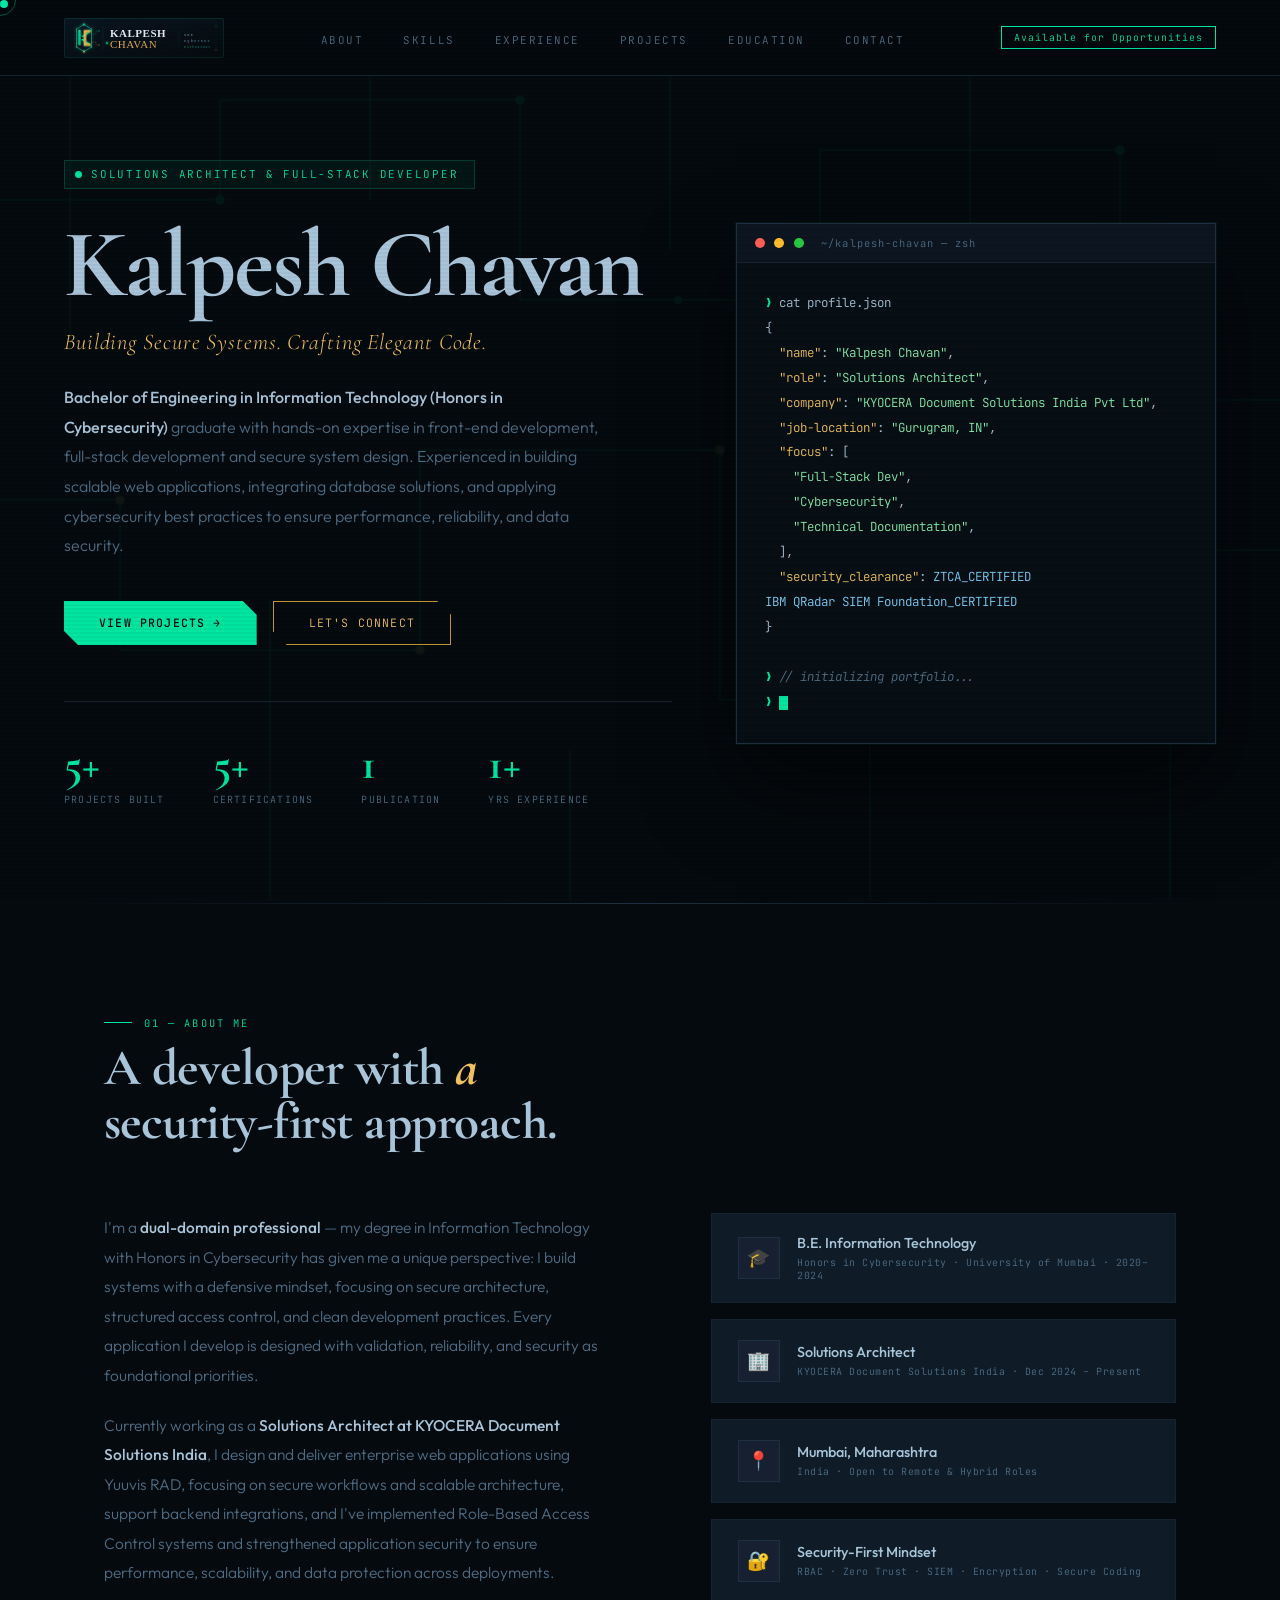
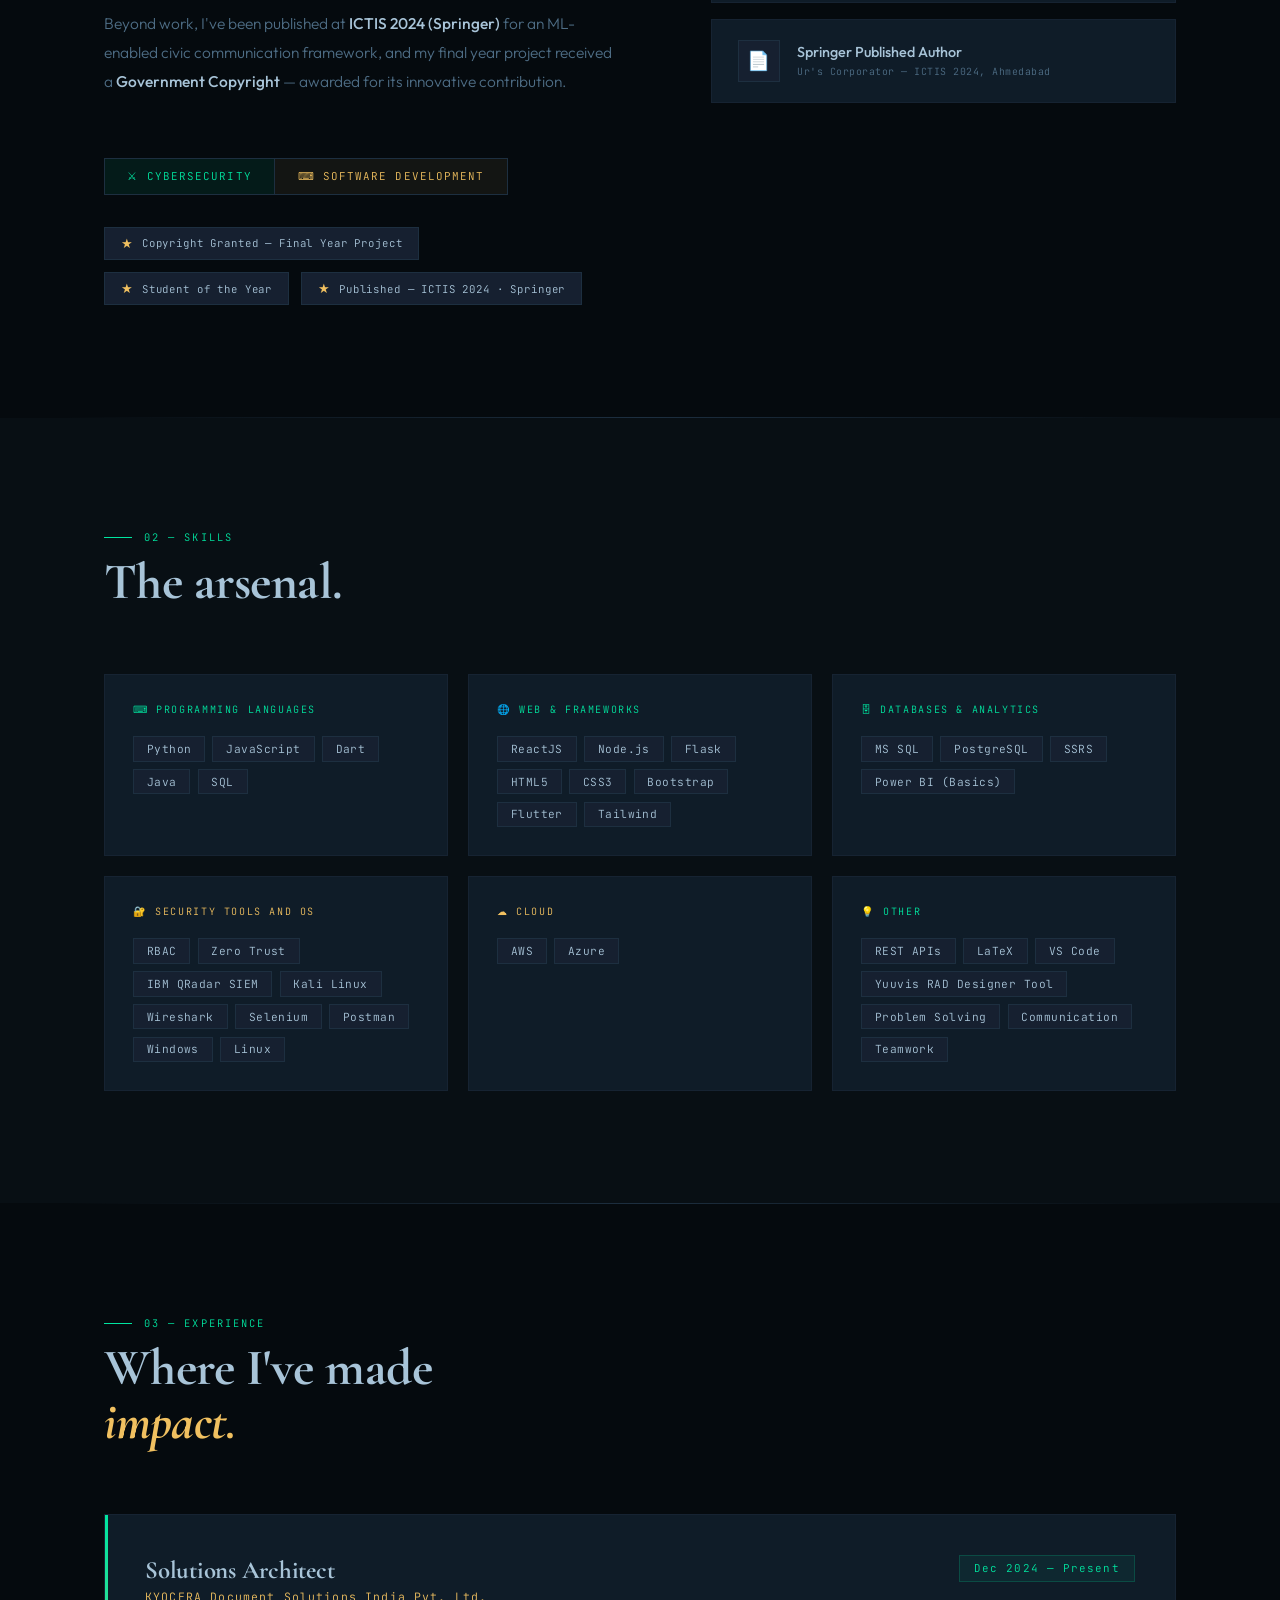
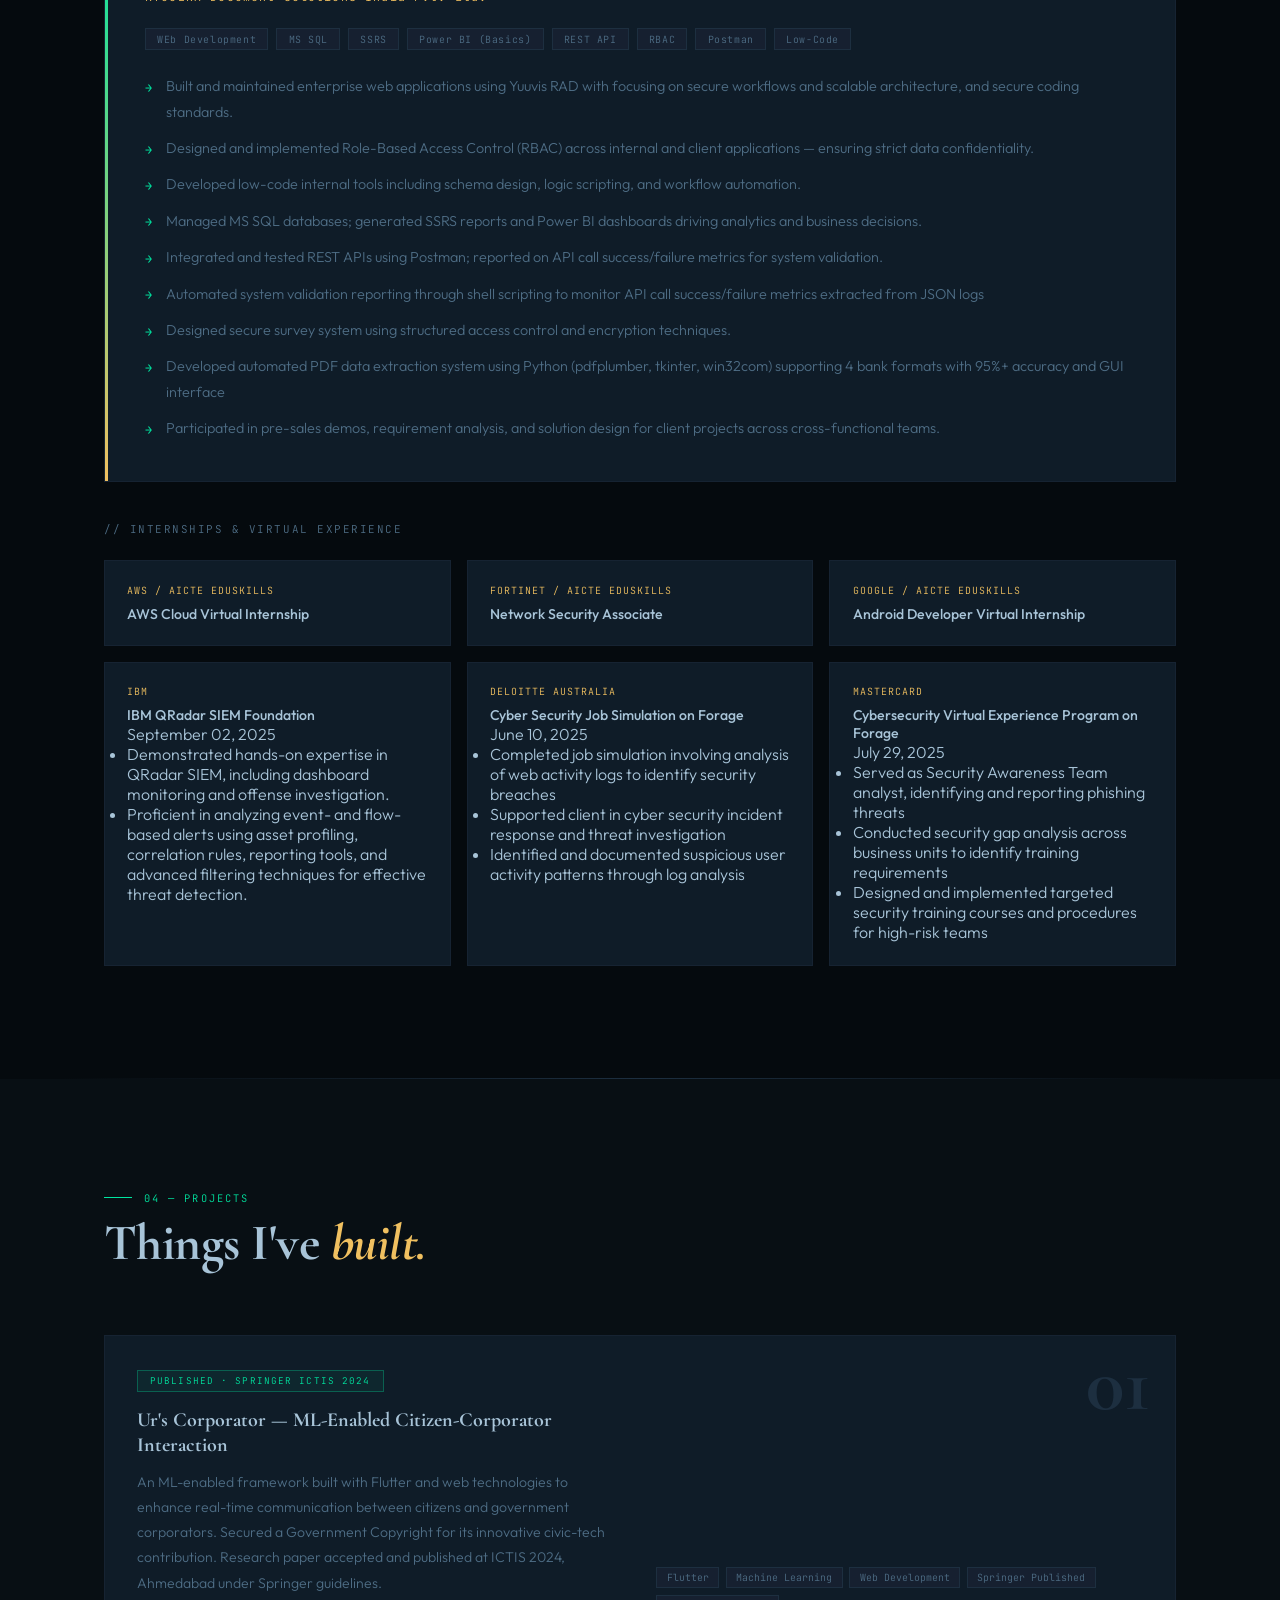
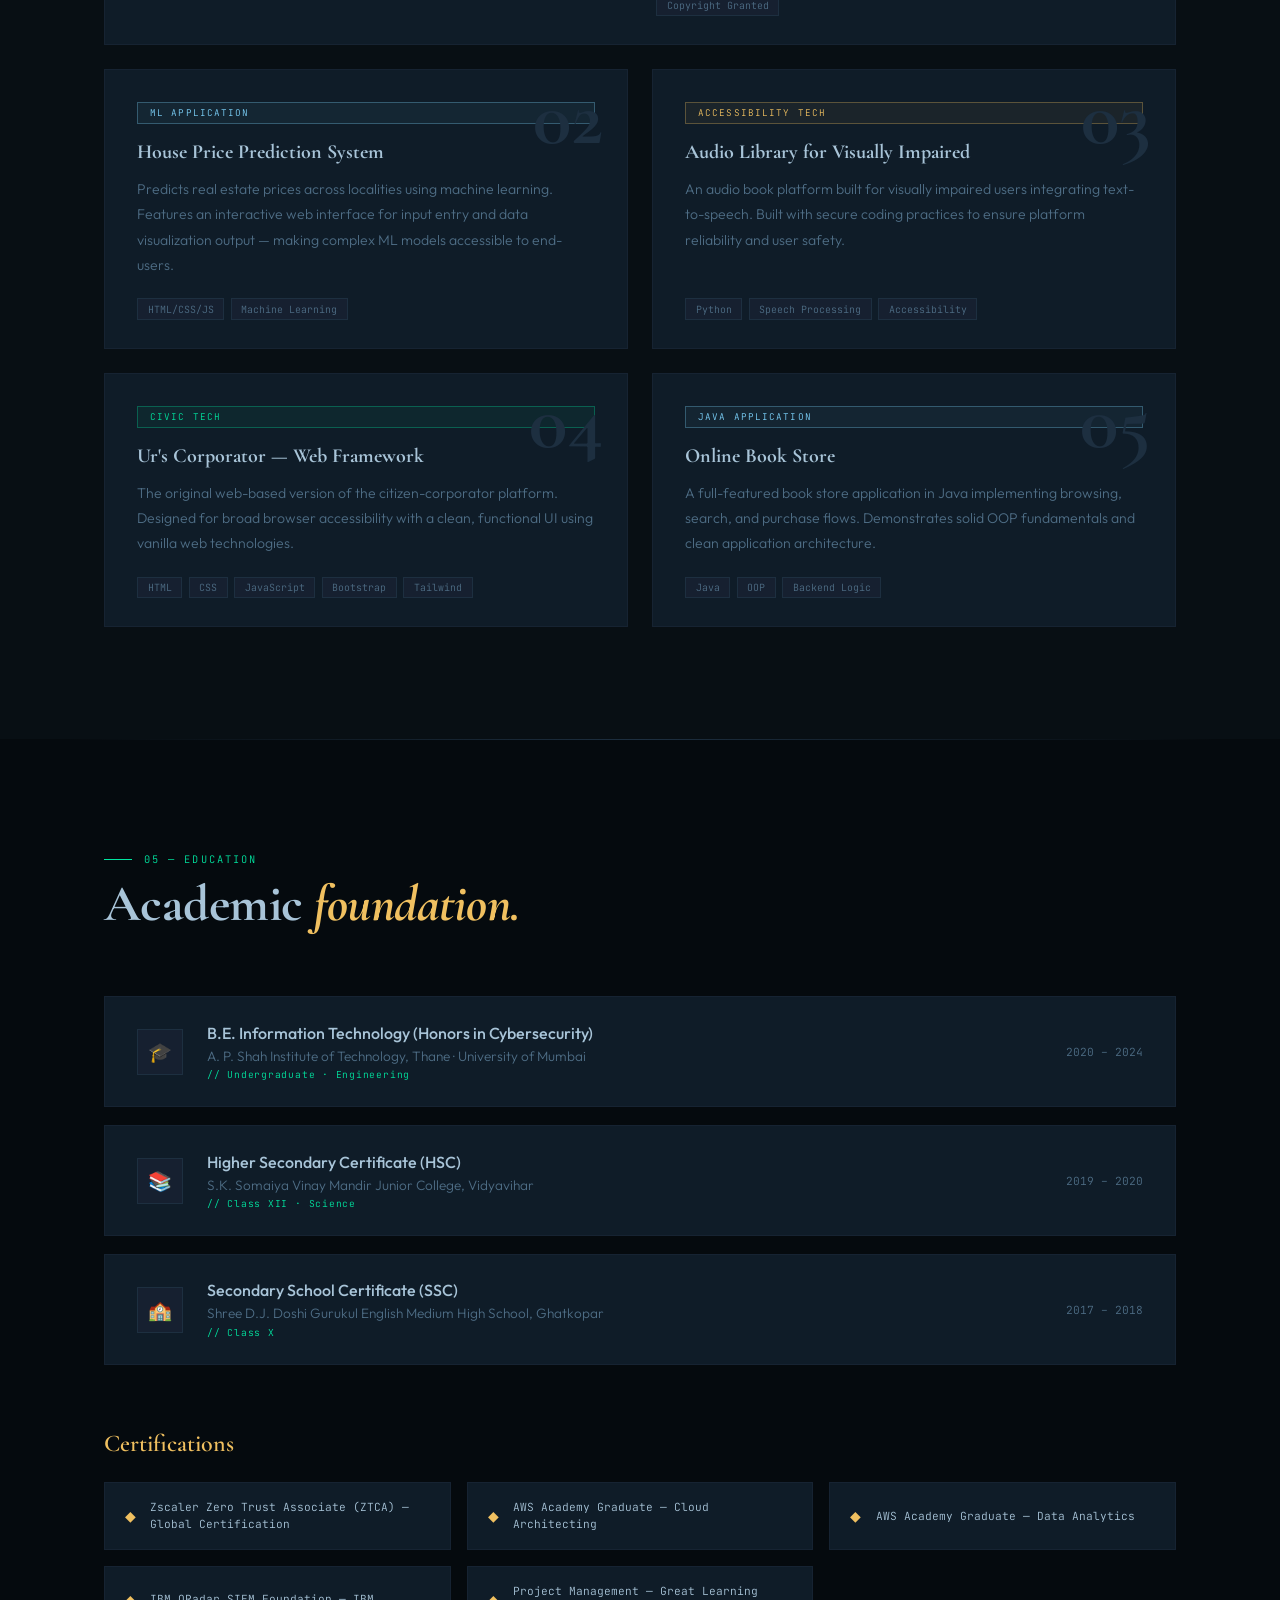
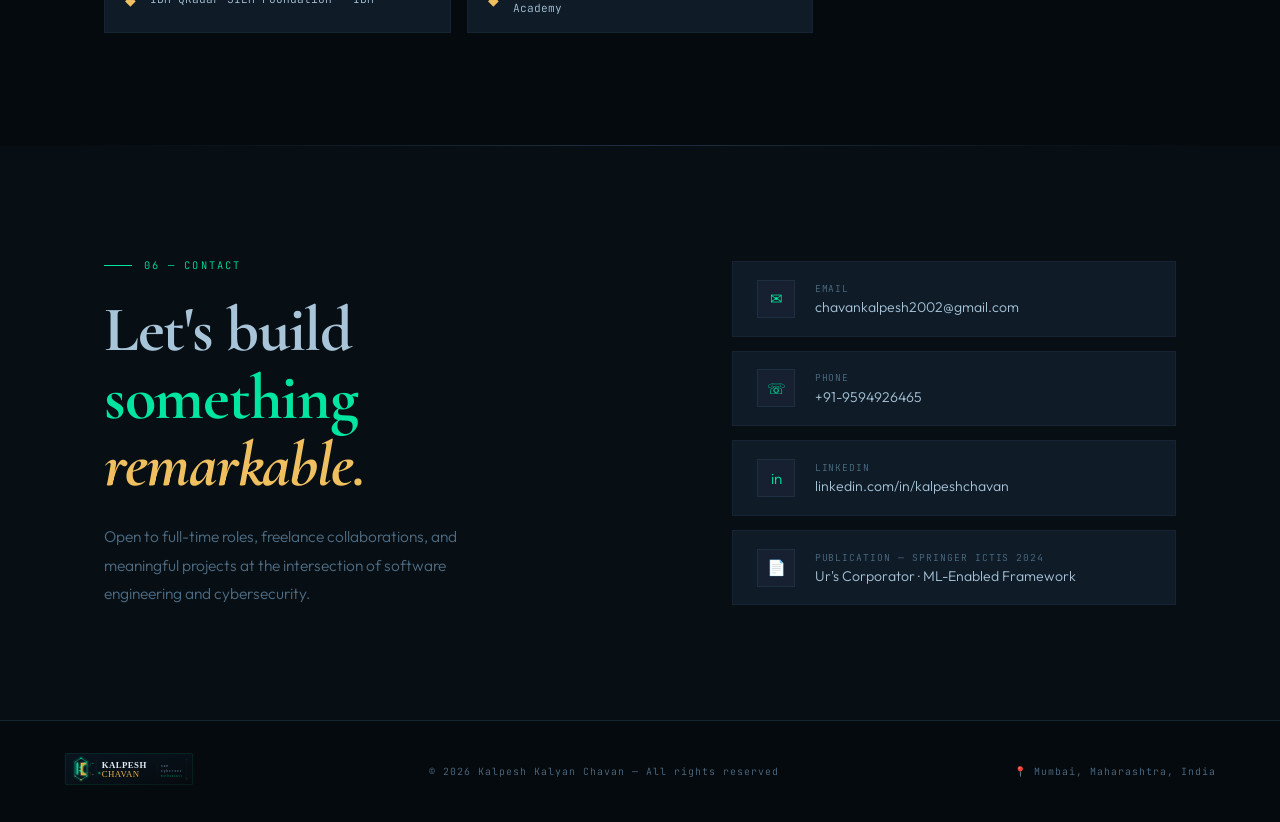
==== commit 1011ebac: "Add files via upload" ====
--- a/index.html
+++ b/index.html
@@ -2245,7 +2245,7 @@
             <line x1="304" y1="18" x2="304" y2="62" stroke="rgba(0,229,160,0.07)" stroke-width="1"/>
         </svg>
     </div>
-    <div class="ft-copy">© 2025 Kalpesh Kalyan Chavan — All rights reserved</div>
+    <div class="ft-copy">© 2026 Kalpesh Kalyan Chavan — All rights reserved</div>
     <div class="ft-loc">📍 Mumbai, Maharashtra, India</div>
 </footer>
 
